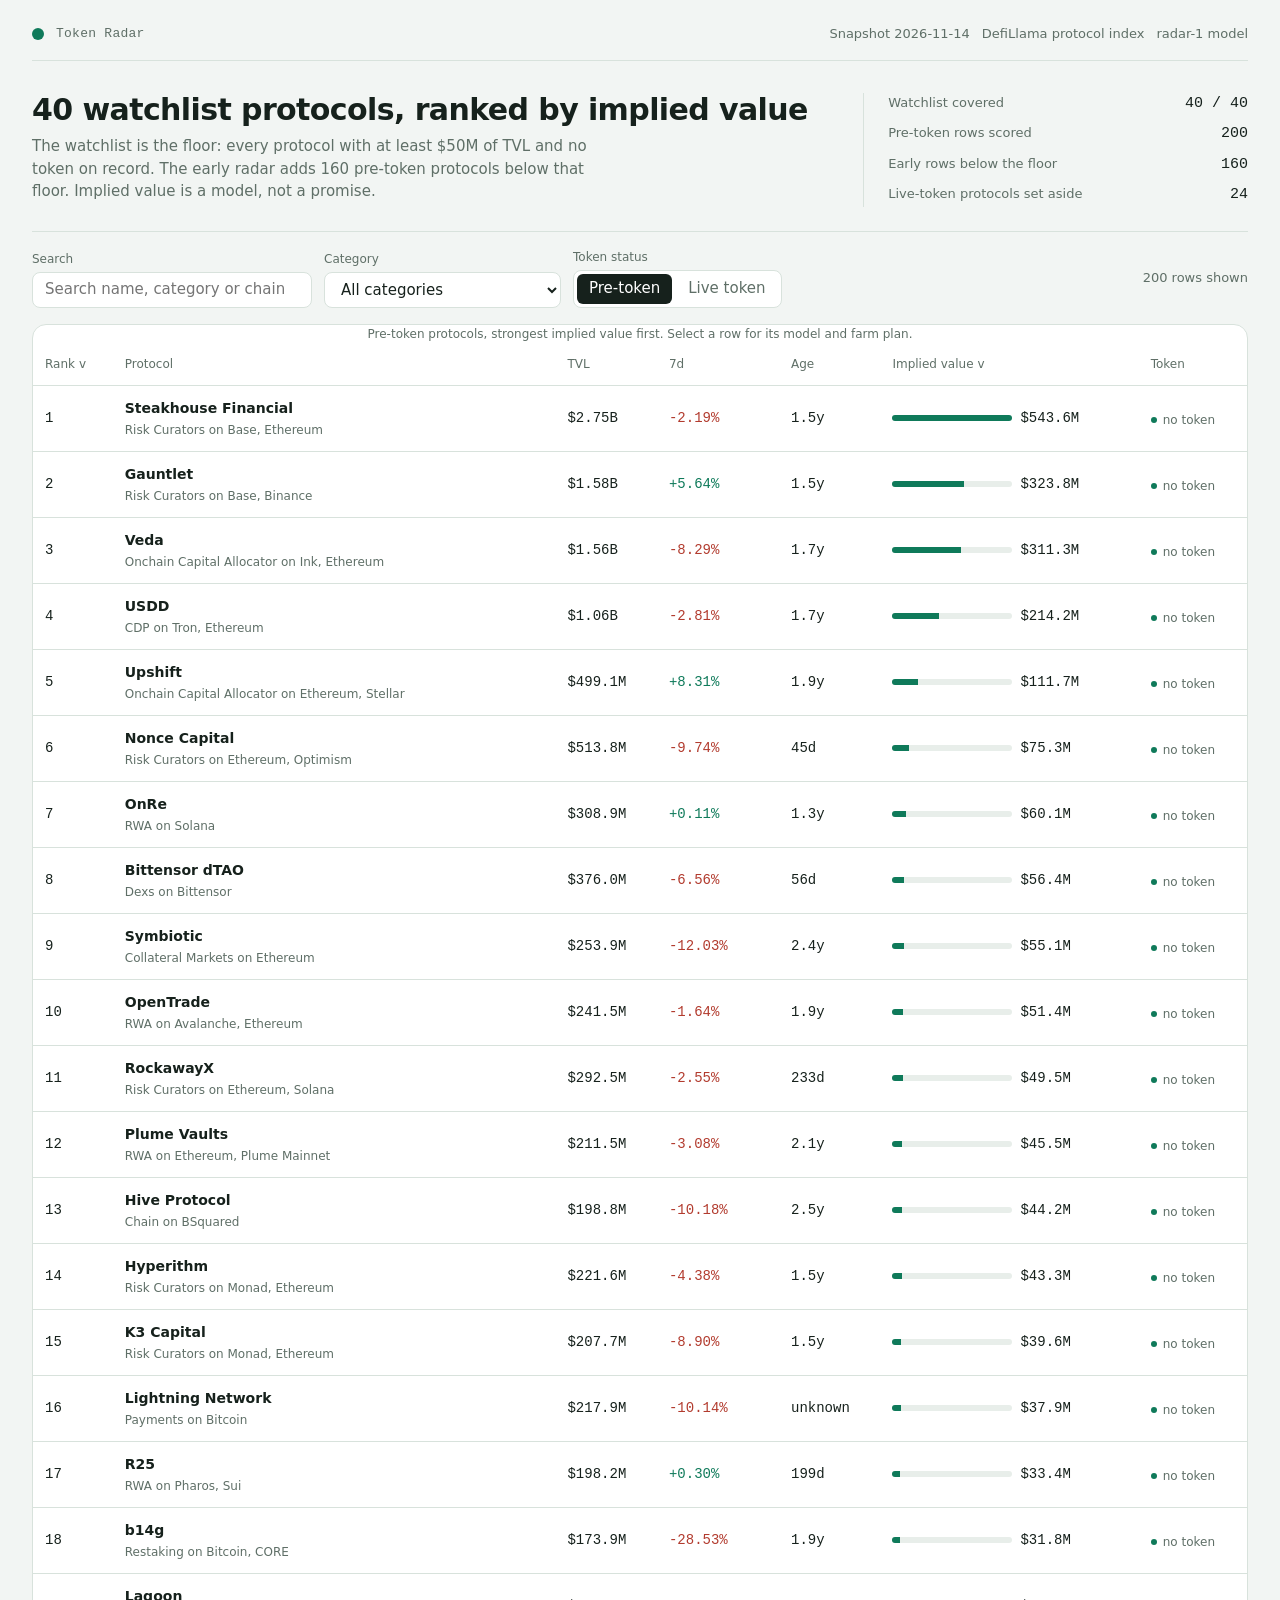
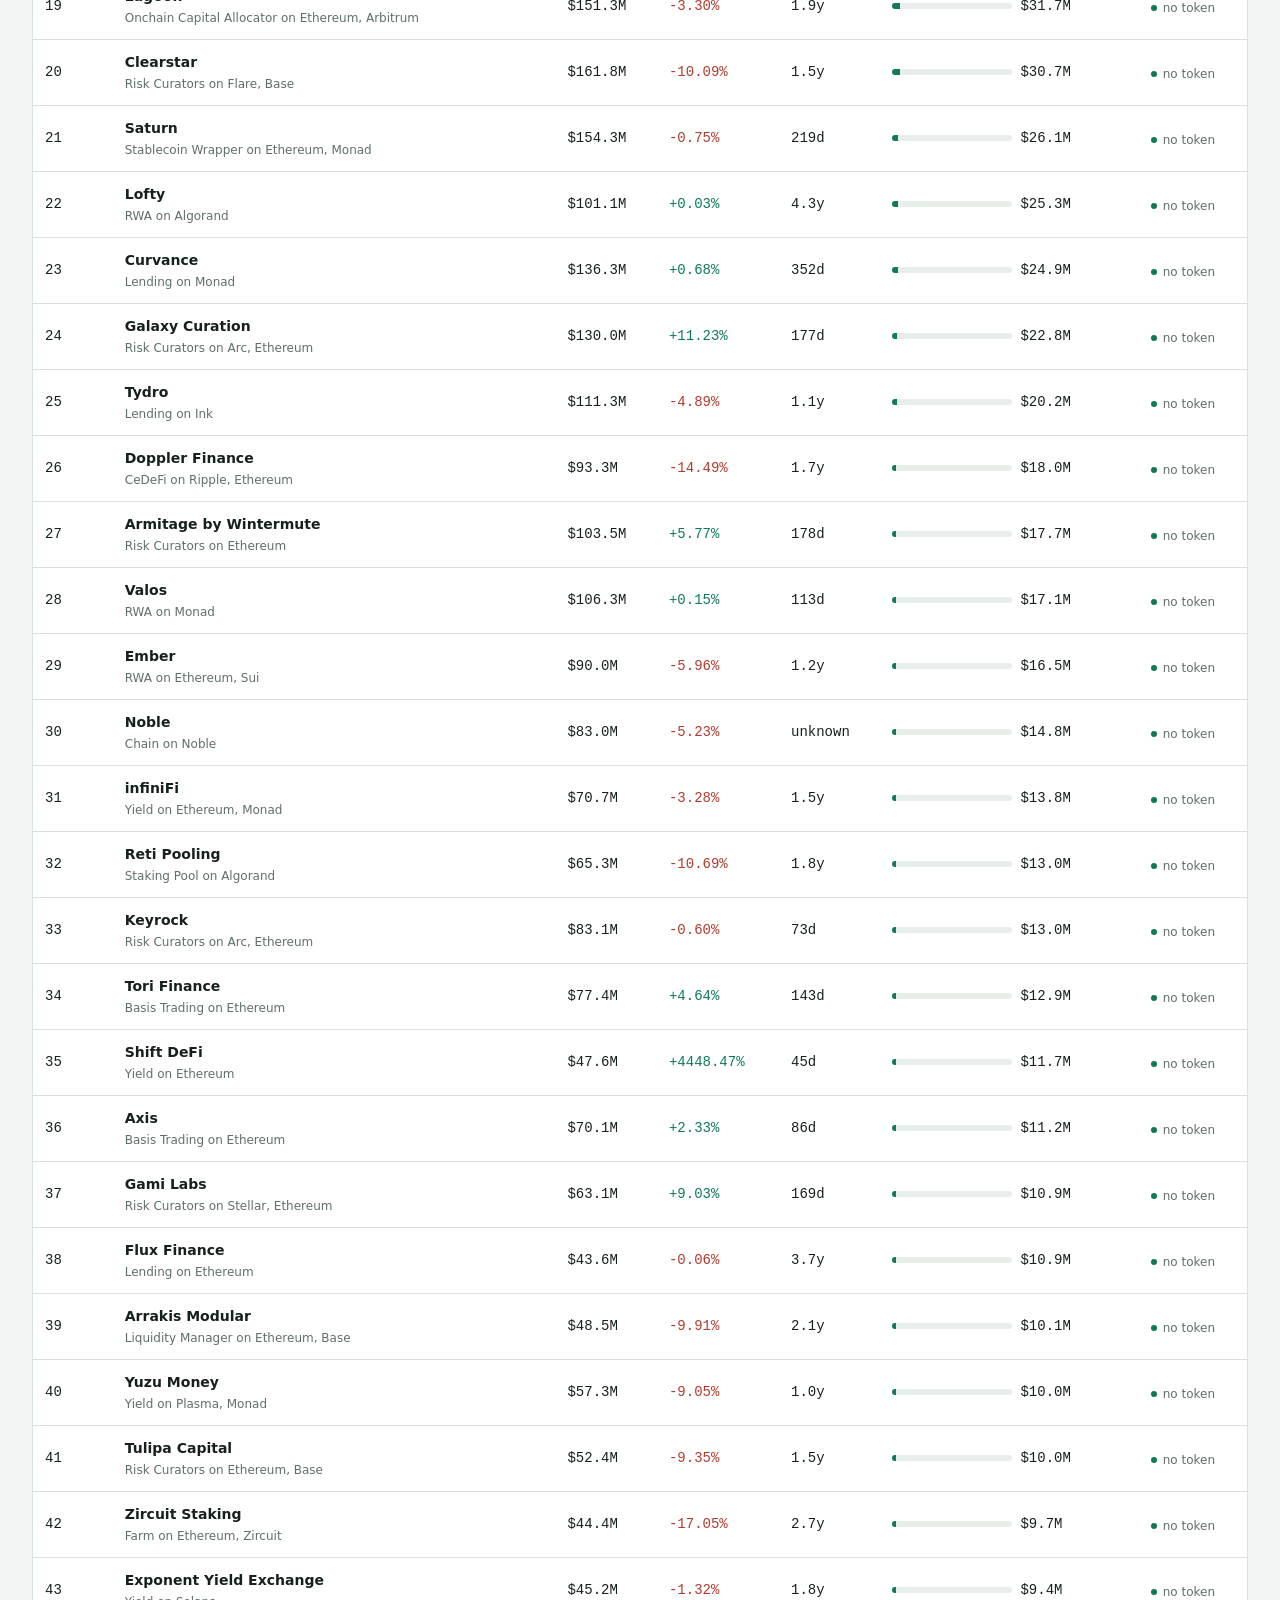
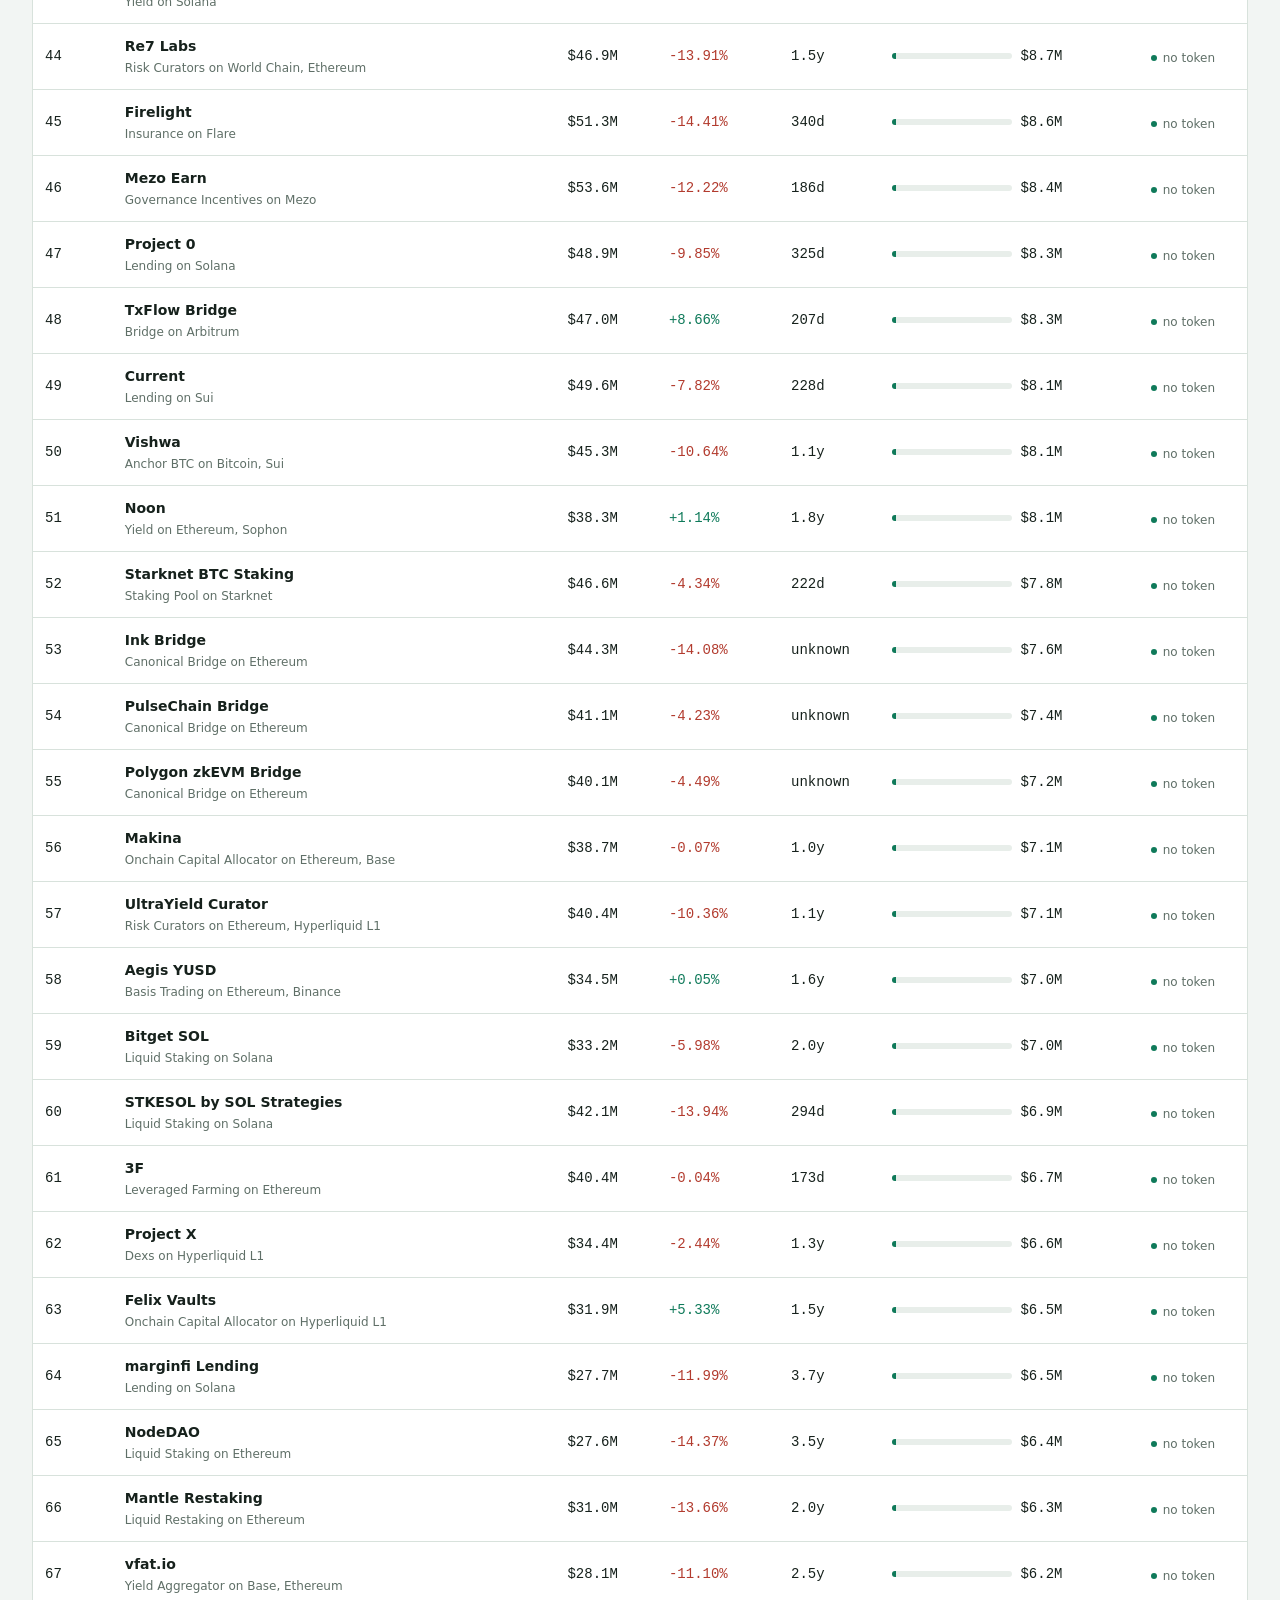
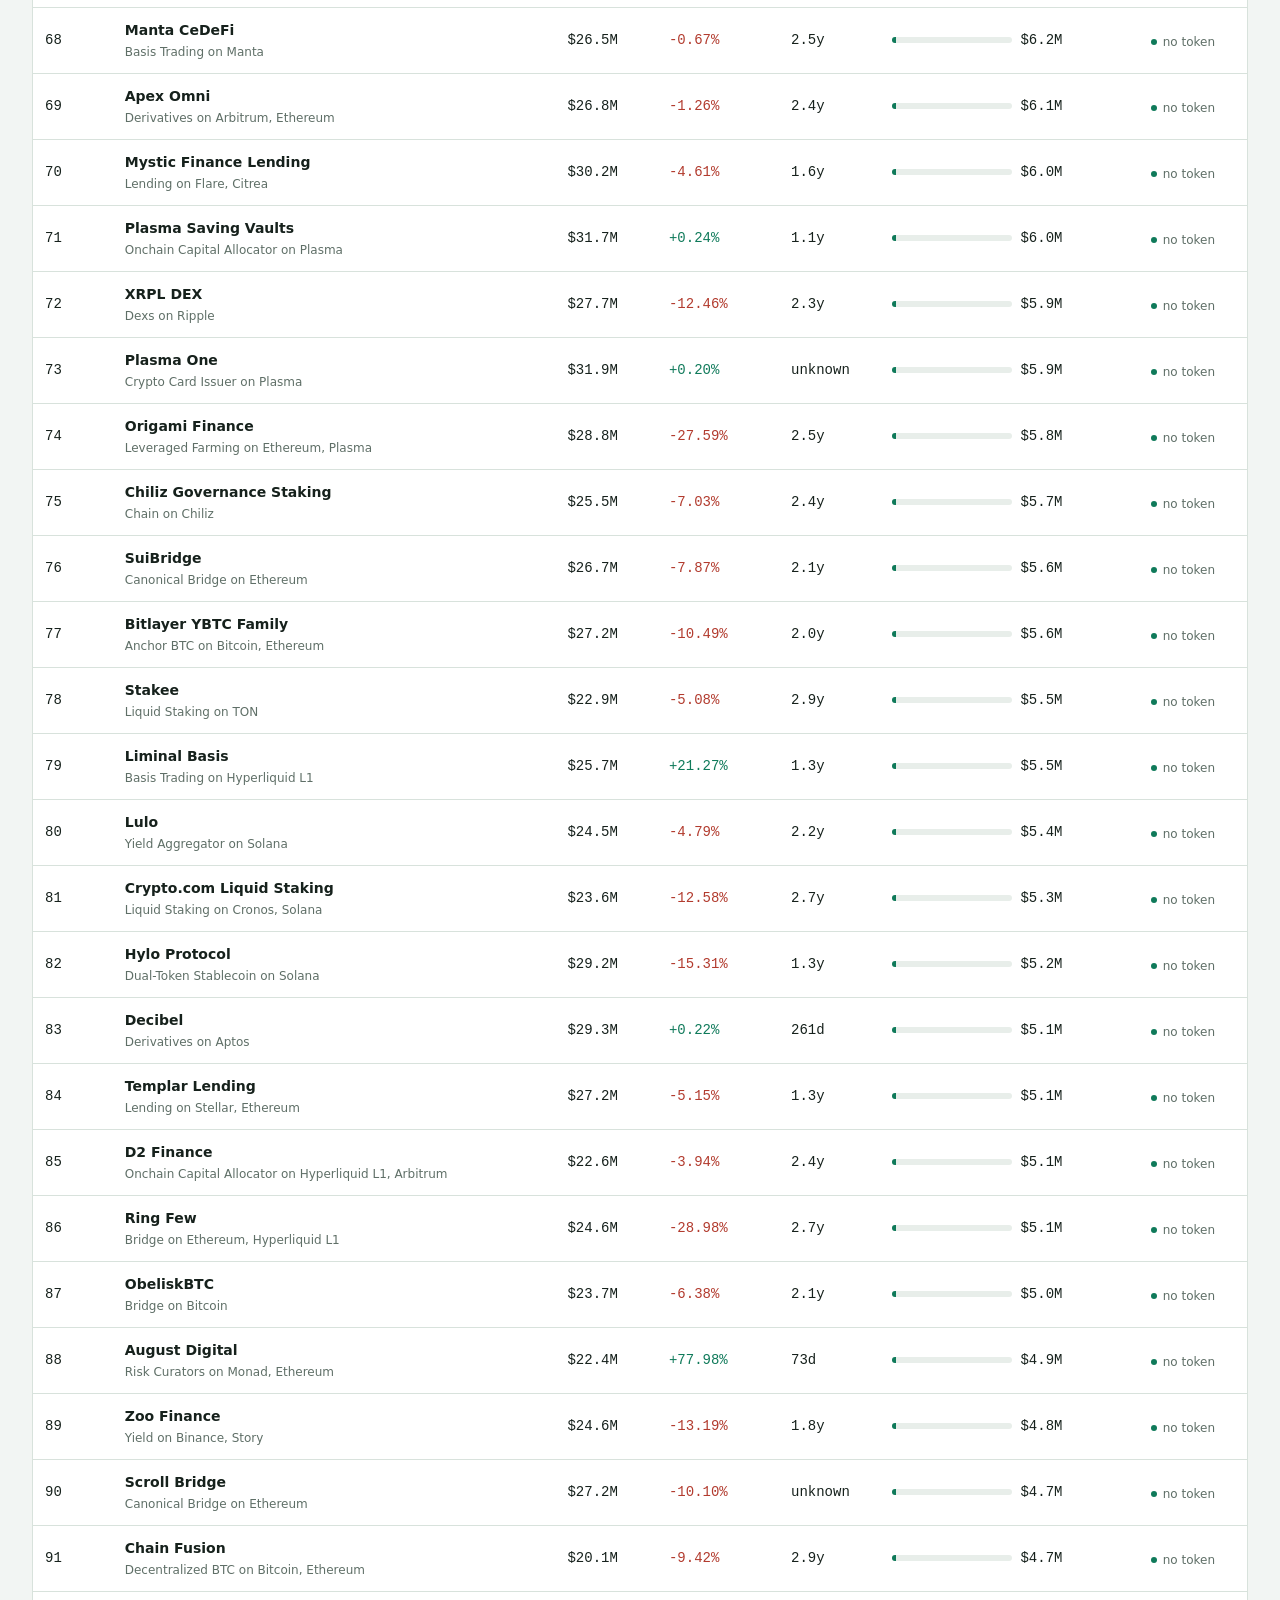
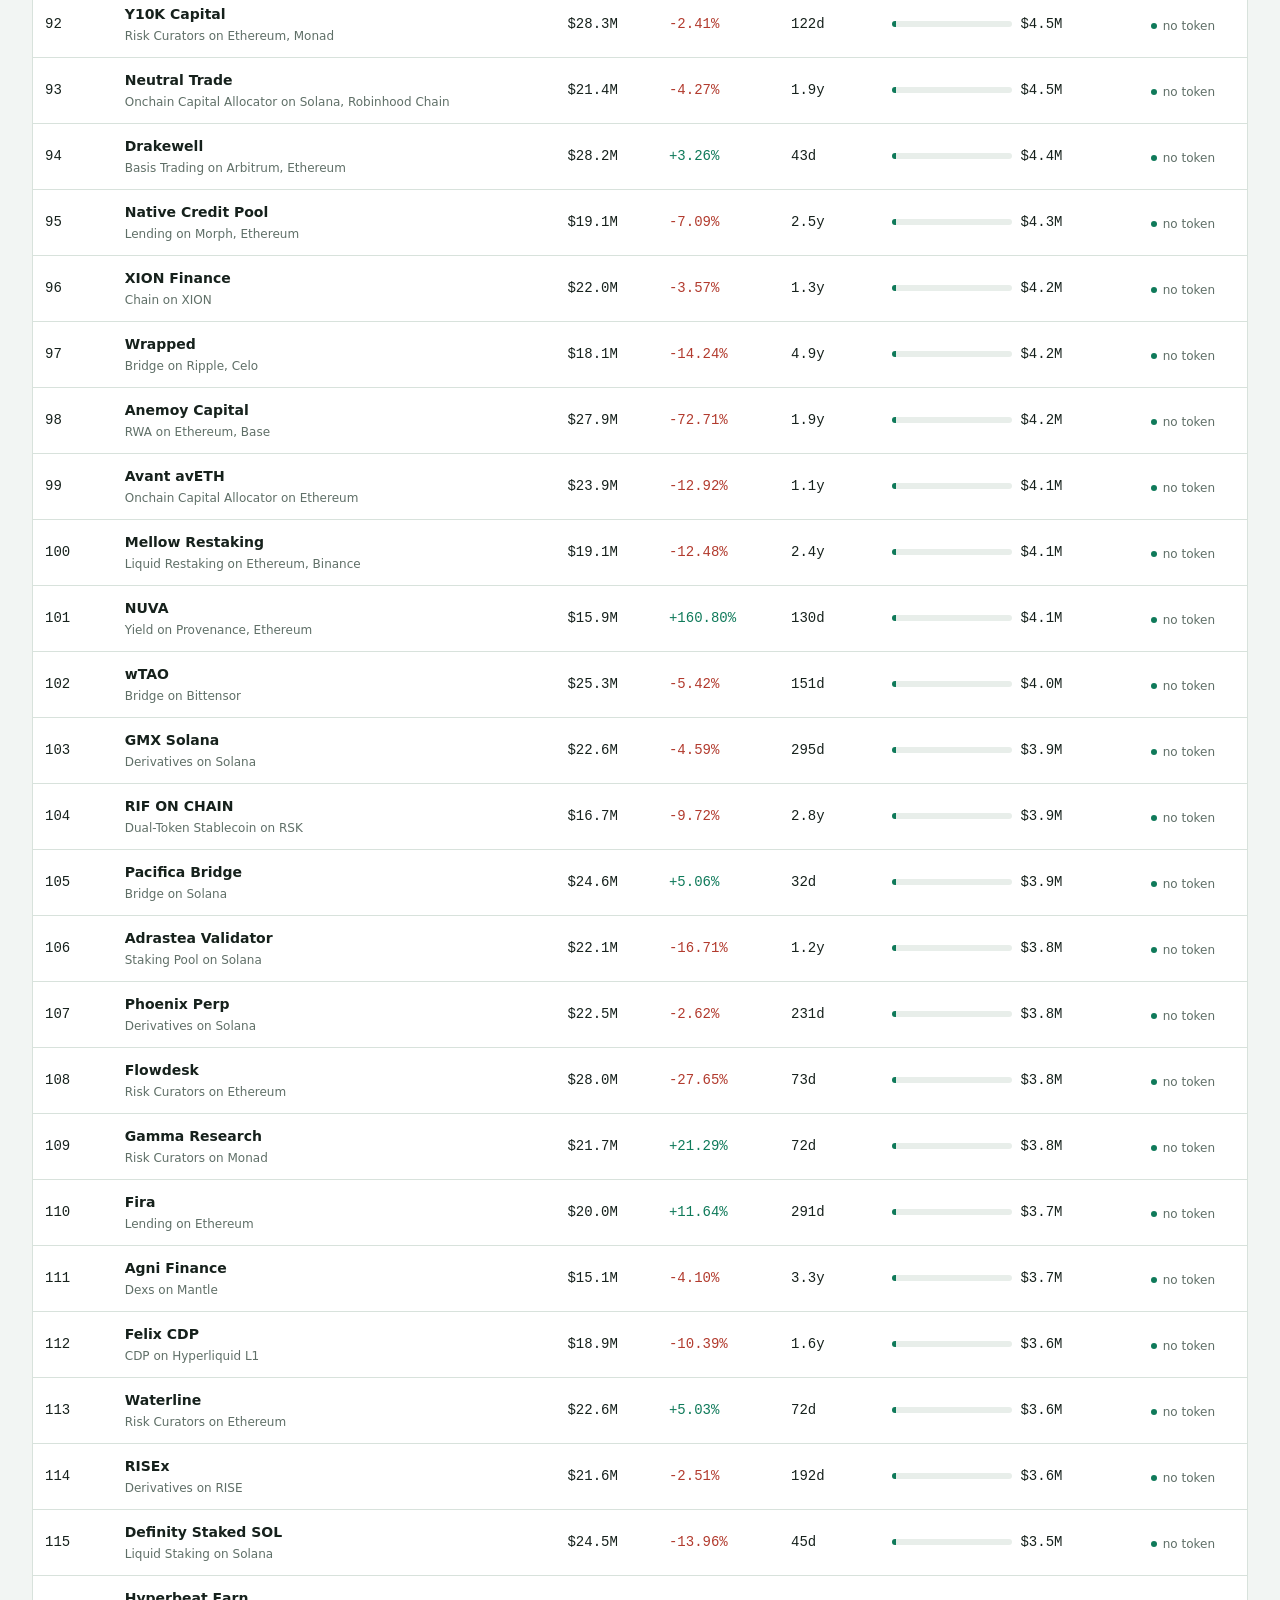
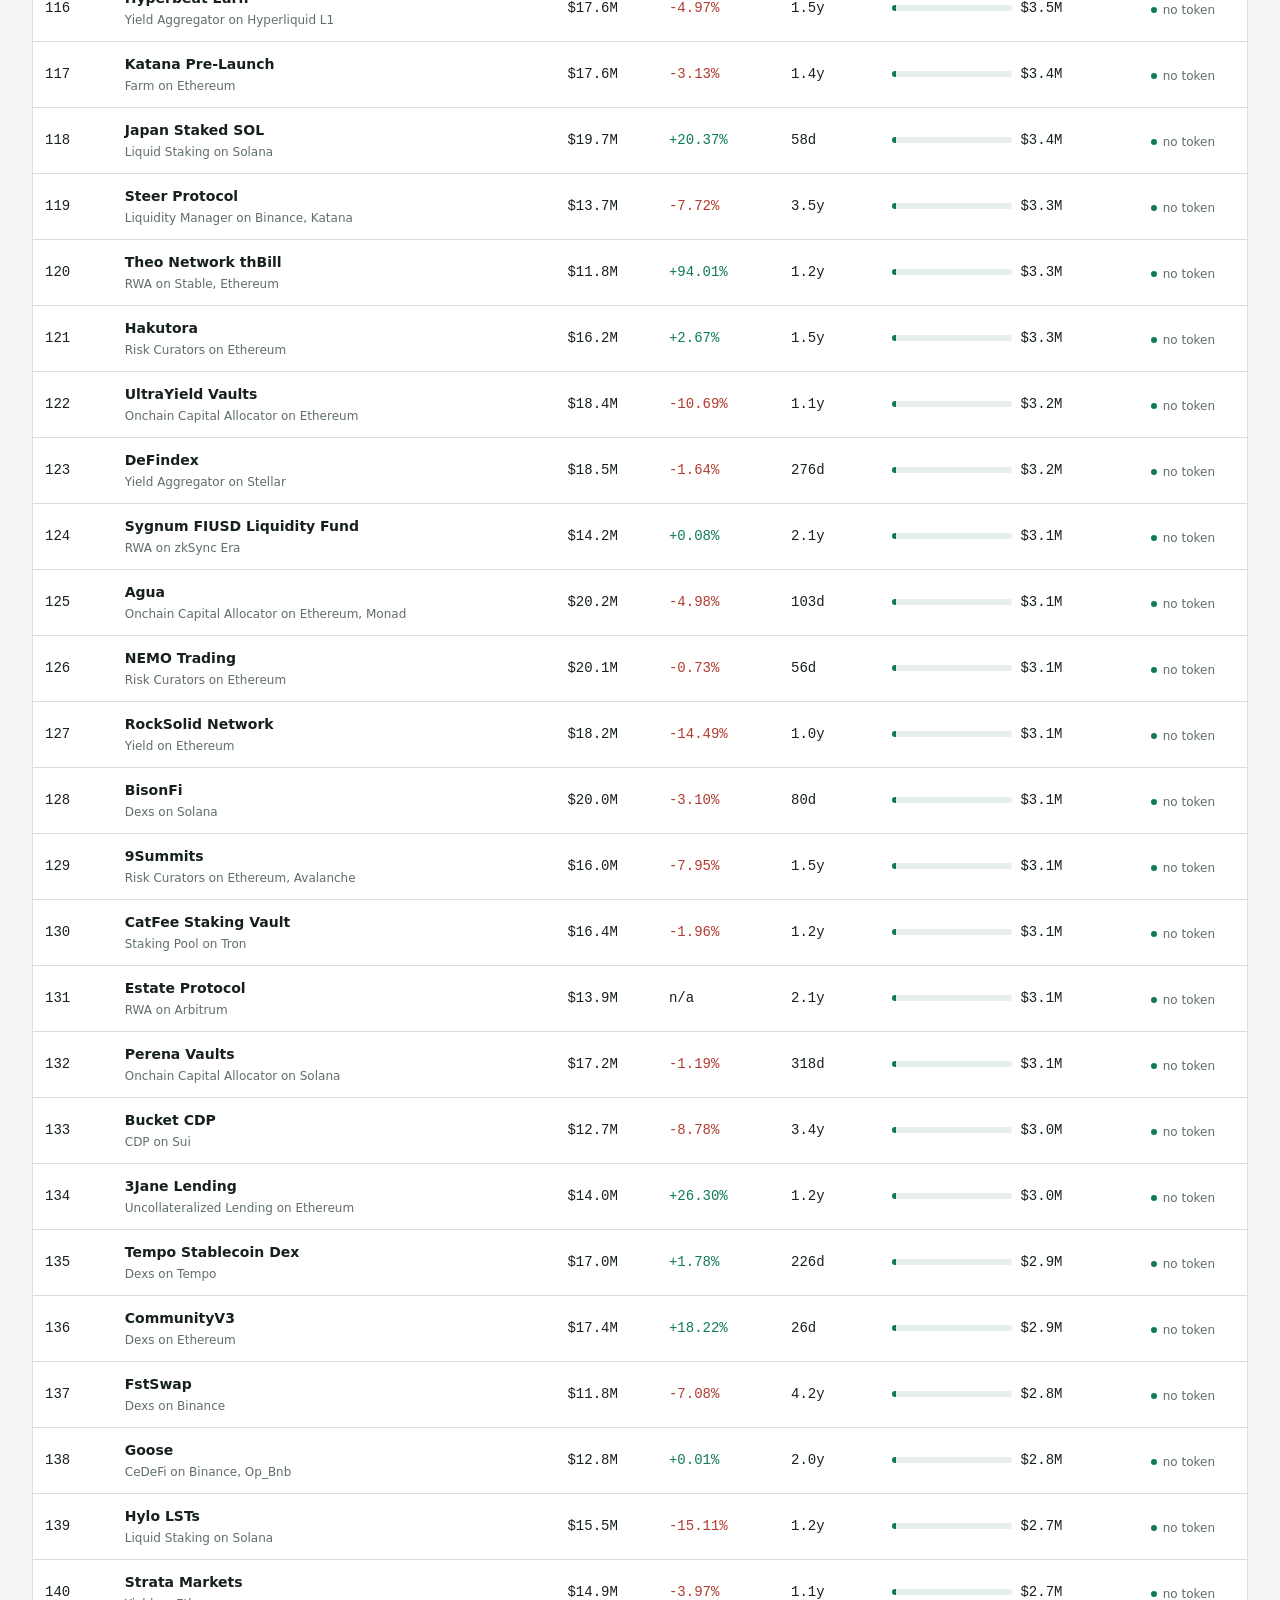
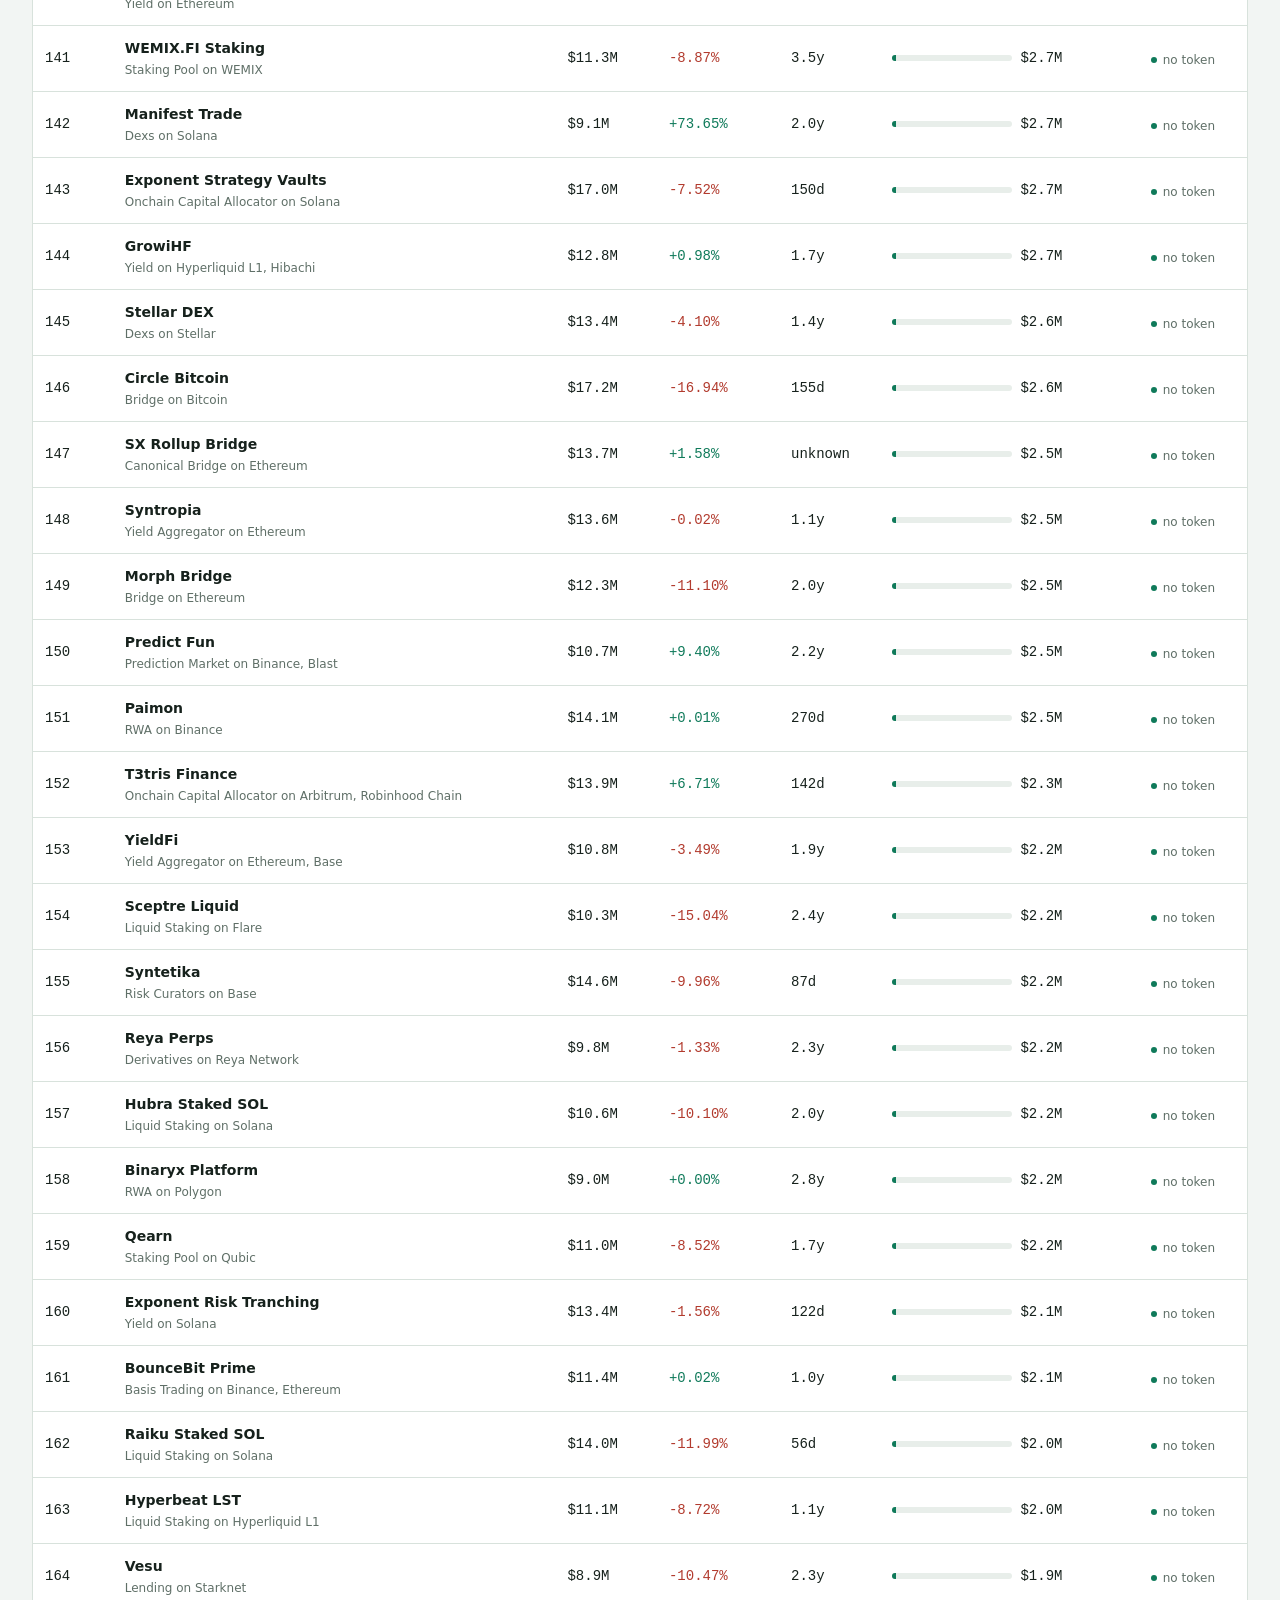
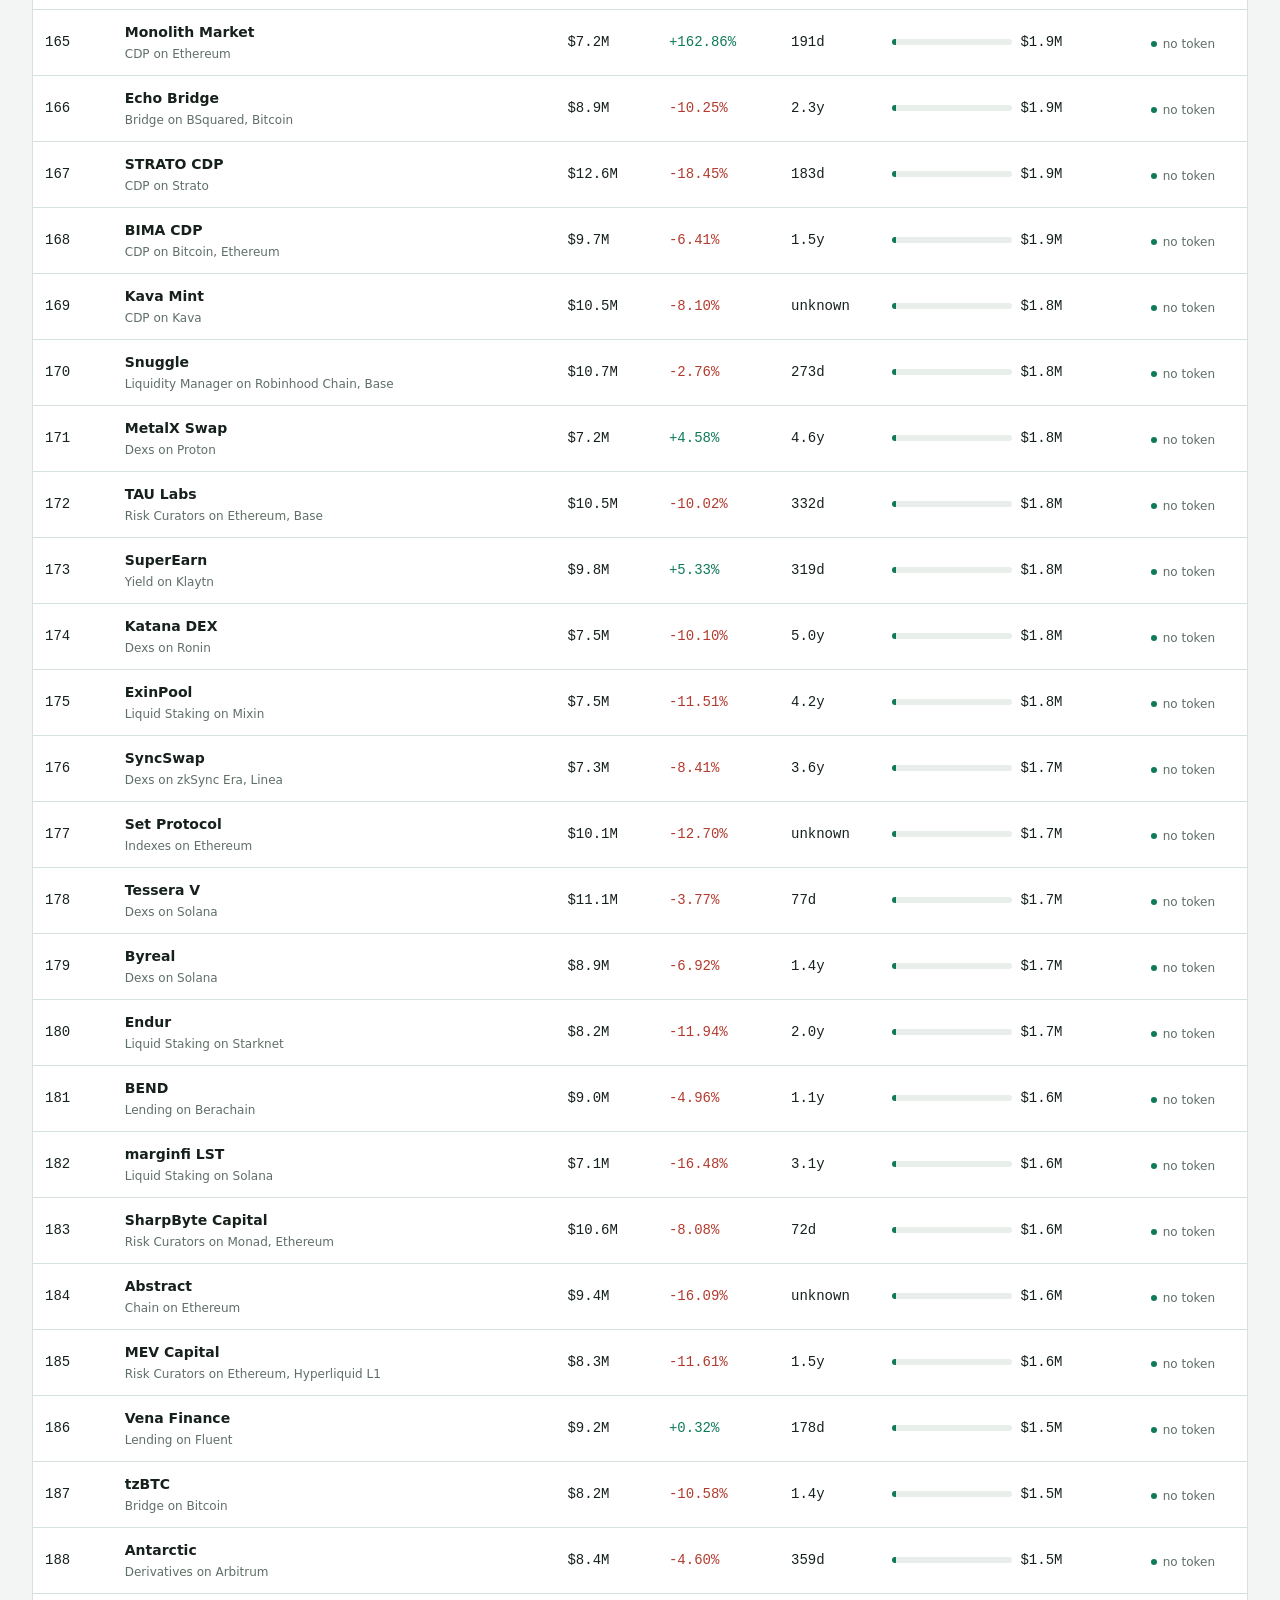
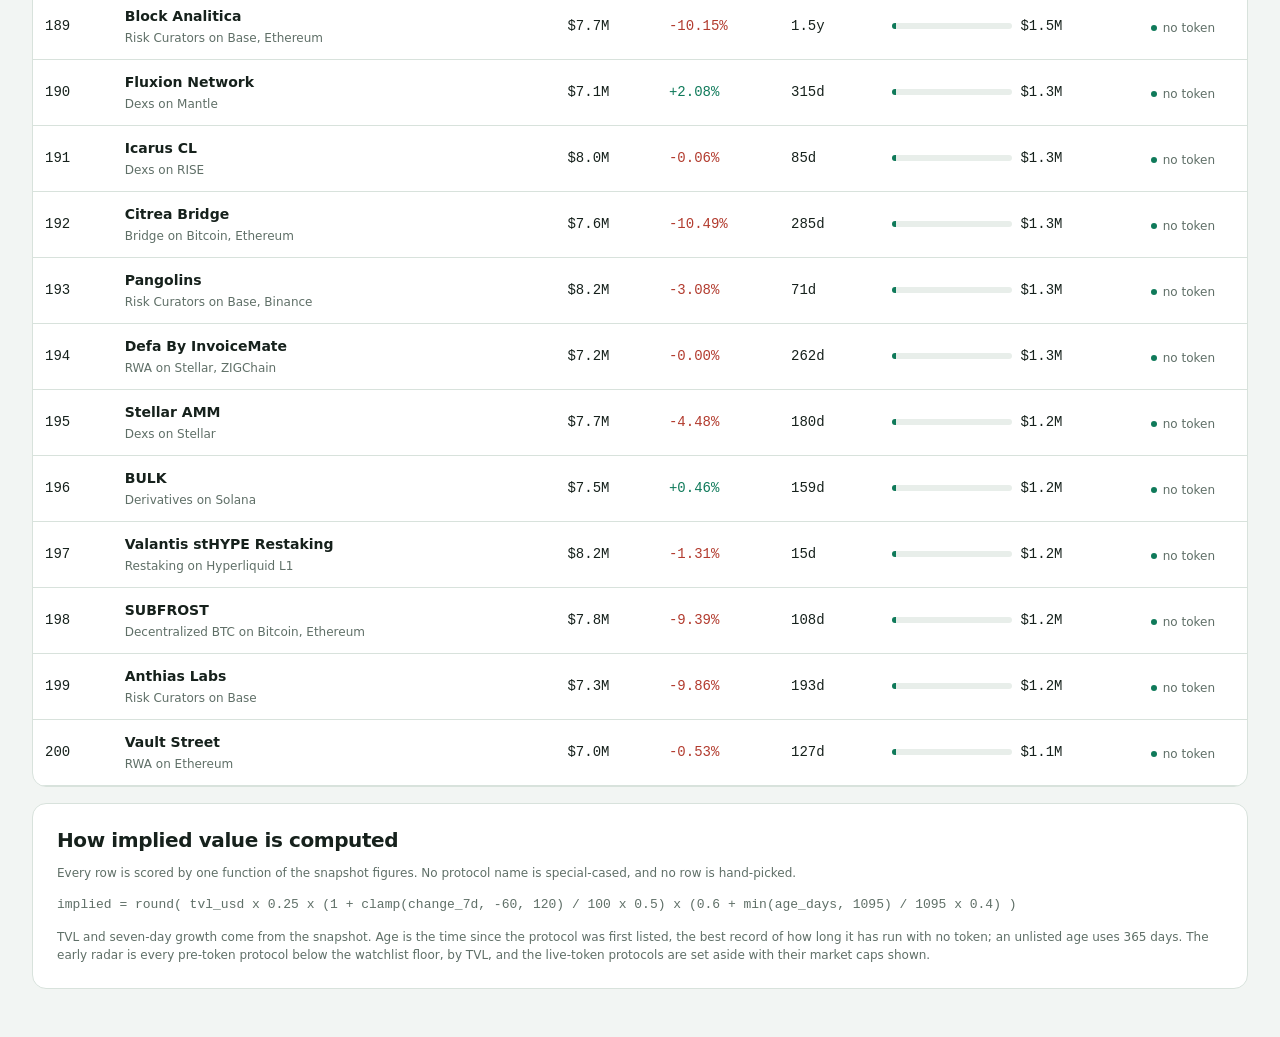
==== out/dashboard/index.html @ 7e515ff8 "Token radar: starter baseline, gate-lolos (200 baris, watchlist penuh)" ====
<!doctype html>
<html lang="en">
<head>
<meta charset="utf-8">
<meta name="viewport" content="width=device-width, initial-scale=1">
<title>Token Radar: pre-token protocols ranked by implied value</title>
<link rel="stylesheet" href="app.css">
</head>
<body>
<a class="skip" href="#board">Skip to the board</a>
<main id="board" tabindex="-1" aria-busy="true"></main>
<script src="../data.js"></script>
<script src="app.js"></script>
</body>
</html>
---- out/dashboard/app.css ----
/* Token Radar's plain theme. The five palette values, two radii and two families are the whole style;
   everything else is spacing, a hairline and a type step. */
:root {
  --canvas: #f2f5f3;
  --surface: #ffffff;
  --ink: #16211c;
  --muted: #5f6f67;
  --border: #d8e2dc;
  --accent: #0f7a5a;
  --negative: #b23b2e;
  --radius-control: 8px;
  --radius-panel: 14px;
  --font-body: system-ui, -apple-system, "Segoe UI", sans-serif;
  --font-num: ui-monospace, "SF Mono", Menlo, monospace;
  --step-1: 4px;
  --step-2: 8px;
  --step-3: 12px;
  --step-4: 16px;
  --step-5: 24px;
  --step-6: 32px;
  --step-7: 48px;
}

* { box-sizing: border-box; }
html { color-scheme: light; }
body {
  margin: 0;
  background: var(--canvas);
  color: var(--ink);
  font: 400 15px/1.5 var(--font-body);
  text-wrap: pretty;
}
h1, h2, h3 { margin: 0; letter-spacing: -0.02em; text-wrap: balance; }
h1 { font-size: 30px; line-height: 1.15; font-weight: 600; }
h2 { font-size: 20px; line-height: 1.2; font-weight: 600; }
h3 { font-size: 16px; line-height: 1.25; font-weight: 600; }
p { margin: 0; }
button, input, select { font: inherit; color: inherit; }
button { cursor: pointer; }
a { color: var(--accent); }
.skip {
  position: absolute; left: -9999px; top: 0; padding: var(--step-2) var(--step-4);
  background: var(--surface); border: 1px solid var(--border); z-index: 20;
}
.skip:focus { left: var(--step-4); top: var(--step-4); }
:focus-visible { outline: 2px solid var(--accent); outline-offset: 2px; }

.shell { max-width: 1320px; margin: 0 auto; padding: var(--step-5) var(--step-6) var(--step-7); }
.top {
  display: flex; align-items: flex-start; justify-content: space-between; gap: var(--step-5);
  padding-bottom: var(--step-4); border-bottom: 1px solid var(--border);
}
.brand { display: flex; align-items: center; gap: var(--step-3); }
.mark { width: 12px; height: 12px; border-radius: 50%; background: var(--accent); flex: none; }
.brand-name { font-family: var(--font-num); font-size: 13px; letter-spacing: 0.02em; color: var(--muted); }
.top-meta { display: flex; flex-wrap: wrap; gap: var(--step-3); justify-content: flex-end; color: var(--muted); font-size: 13px; }
.top-meta span { white-space: nowrap; }
.lede { display: grid; grid-template-columns: minmax(0, 1.35fr) minmax(280px, 0.65fr); gap: var(--step-6); padding: var(--step-6) 0 var(--step-5); }
.lede p { color: var(--muted); max-width: 62ch; margin-top: var(--step-2); }
.facts { display: grid; gap: var(--step-2); align-content: start; border-left: 1px solid var(--border); padding-left: var(--step-5); }
.fact { display: flex; align-items: baseline; justify-content: space-between; gap: var(--step-3); }
.fact b { font-family: var(--font-num); font-size: 15px; font-weight: 500; }
.fact span { color: var(--muted); font-size: 13px; }

.controls { display: flex; flex-wrap: wrap; align-items: end; gap: var(--step-3); padding: var(--step-4) 0; border-top: 1px solid var(--border); }
.field { display: grid; gap: var(--step-1); }
.field label { color: var(--muted); font-size: 12px; }
.field input, .field select {
  min-height: 36px; padding: 0 var(--step-3); border: 1px solid var(--border); border-radius: var(--radius-control);
  background: var(--surface); min-width: 180px;
}
.field input { min-width: 280px; }
.tabs { display: flex; gap: var(--step-1); padding: 3px; border: 1px solid var(--border); border-radius: var(--radius-control); background: var(--surface); }
.tabs button { min-height: 30px; padding: 0 var(--step-3); border: 0; border-radius: 6px; background: transparent; color: var(--muted); }
.tabs button[aria-pressed="true"] { background: var(--ink); color: var(--surface); }
.count { margin-left: auto; color: var(--muted); font-size: 13px; align-self: center; }

.panel { background: var(--surface); border: 1px solid var(--border); border-radius: var(--radius-panel); overflow: hidden; }
.table-wrap { overflow-x: auto; }
table { width: 100%; border-collapse: collapse; font-size: 14px; }
th, td { padding: var(--step-3) var(--step-3); border-bottom: 1px solid var(--border); text-align: left; vertical-align: middle; }
th { color: var(--muted); font-size: 12px; font-weight: 500; white-space: nowrap; }
th button { display: inline-flex; align-items: center; gap: var(--step-1); border: 0; background: none; padding: 0; color: inherit; font: inherit; }
th button:hover { color: var(--ink); }
tbody tr { cursor: pointer; }
tbody tr:hover { background: var(--surface); }
tbody tr[data-selected="true"] { background: color-mix(in srgb, var(--accent) 8%, var(--surface)); }
.num { font-family: var(--font-num); font-variant-numeric: tabular-nums; white-space: nowrap; }
.name { display: grid; gap: 2px; }
.name b { font-weight: 600; }
.sub { color: var(--muted); font-size: 12px; }
.pos { color: var(--accent); }
.neg { color: var(--negative); }
.bar { width: 120px; height: 6px; border-radius: 3px; background: color-mix(in srgb, var(--border) 60%, var(--surface)); overflow: hidden; }
.bar i { display: block; height: 100%; background: var(--accent); }
.implied { display: flex; align-items: center; gap: var(--step-2); }
.status { display: inline-flex; align-items: center; gap: 6px; color: var(--muted); font-size: 12px; white-space: nowrap; }
.status::before { content: ""; width: 6px; height: 6px; border-radius: 50%; background: var(--accent); }

.model { margin-top: var(--step-4); padding: var(--step-5); display: grid; gap: var(--step-3); }
.formula { font-family: var(--font-num); font-size: 13px; line-height: 1.7; color: var(--muted); overflow-wrap: anywhere; }
.empty { padding: var(--step-7) var(--step-5); text-align: center; display: grid; gap: var(--step-3); justify-items: center; }
.empty p { color: var(--muted); }
.button { min-height: 36px; padding: 0 var(--step-4); border: 1px solid var(--border); border-radius: var(--radius-control); background: var(--surface); }
.button.primary { background: var(--accent); border-color: var(--accent); color: var(--surface); }

.detail {
  position: fixed; top: 0; right: 0; bottom: 0; width: min(520px, 92vw); z-index: 10;
  background: var(--surface); border-left: 1px solid var(--border); padding: var(--step-5);
  overflow-y: auto; transform: translateX(0); transition: transform 200ms cubic-bezier(0, 0, 0.2, 1);
}
.detail[hidden] { display: none; }
.detail { margin: 0 0 0 auto; max-height: 100%; }
.detail::backdrop { background: rgba(22, 33, 28, 0.28); }
.detail-head { display: flex; align-items: start; justify-content: space-between; gap: var(--step-4); }
.detail-head > div { min-width: 0; }
.detail-head .sub { overflow-wrap: anywhere; }
.close { flex: none; min-width: 32px; min-height: 32px; padding: 0 var(--step-2); white-space: nowrap; border: 1px solid var(--border); border-radius: var(--radius-control); background: var(--surface); }
.detail h2 { margin-top: var(--step-1); }
.detail .sub { margin-top: var(--step-1); }
.detail-section { margin-top: var(--step-5); padding-top: var(--step-4); border-top: 1px solid var(--border); }
.detail-section h3 { margin-bottom: var(--step-2); }
.equation { display: grid; gap: var(--step-2); font-family: var(--font-num); font-size: 13px; }
.equation div { display: flex; justify-content: space-between; gap: var(--step-3); }
.equation span { color: var(--muted); }
.steps { margin: 0; padding-left: var(--step-5); display: grid; gap: var(--step-3); }
.steps li { padding-left: var(--step-1); }
.steps b { display: block; font-weight: 500; }
.cost { color: var(--muted); font-size: 12px; font-family: var(--font-num); }

@media (max-width: 900px) {
  .shell { padding: var(--step-4); }
  .lede { grid-template-columns: 1fr; gap: var(--step-4); }
  .facts { border-left: 0; border-top: 1px solid var(--border); padding-left: 0; padding-top: var(--step-4); }
  .field input { min-width: 0; width: 100%; }
}
@media (prefers-reduced-motion: reduce) {
  *, *::before, *::after { transition-duration: 0.01ms !important; animation-duration: 0.01ms !important; animation-iteration-count: 1 !important; }
}
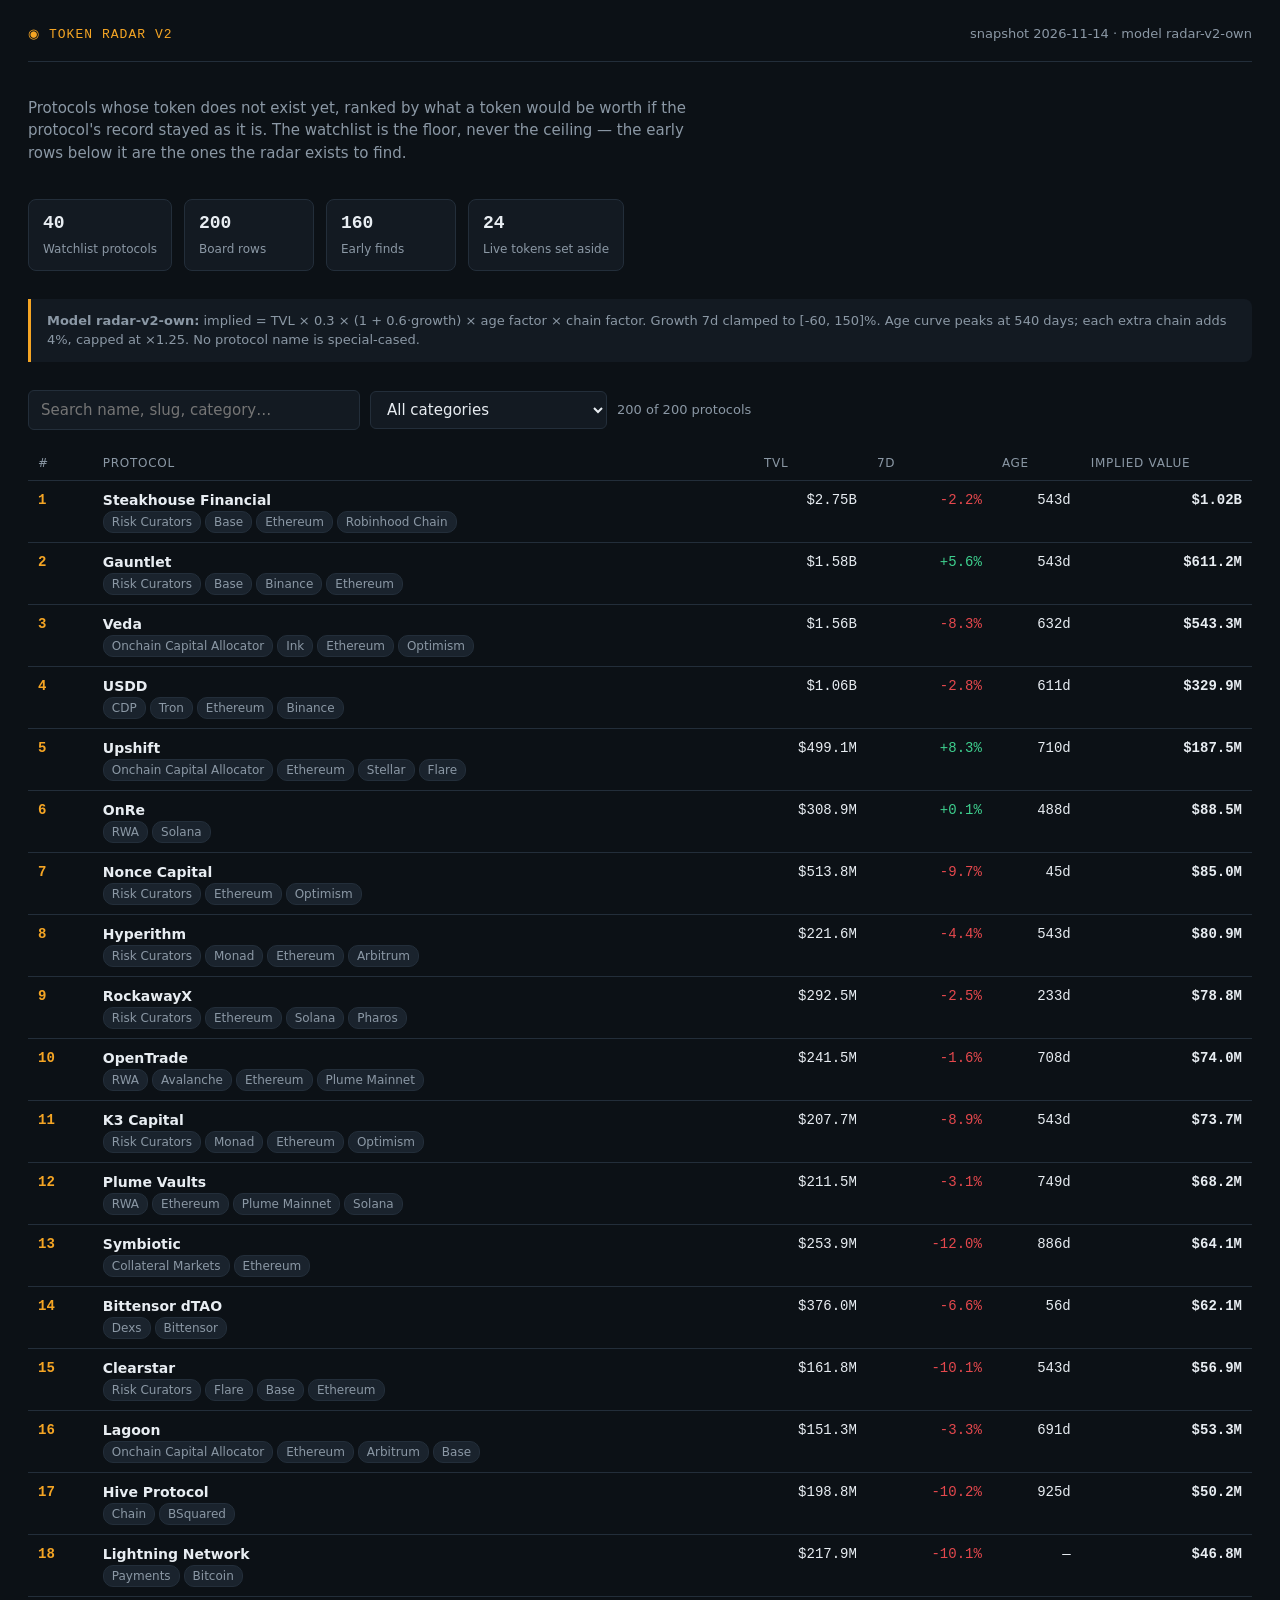
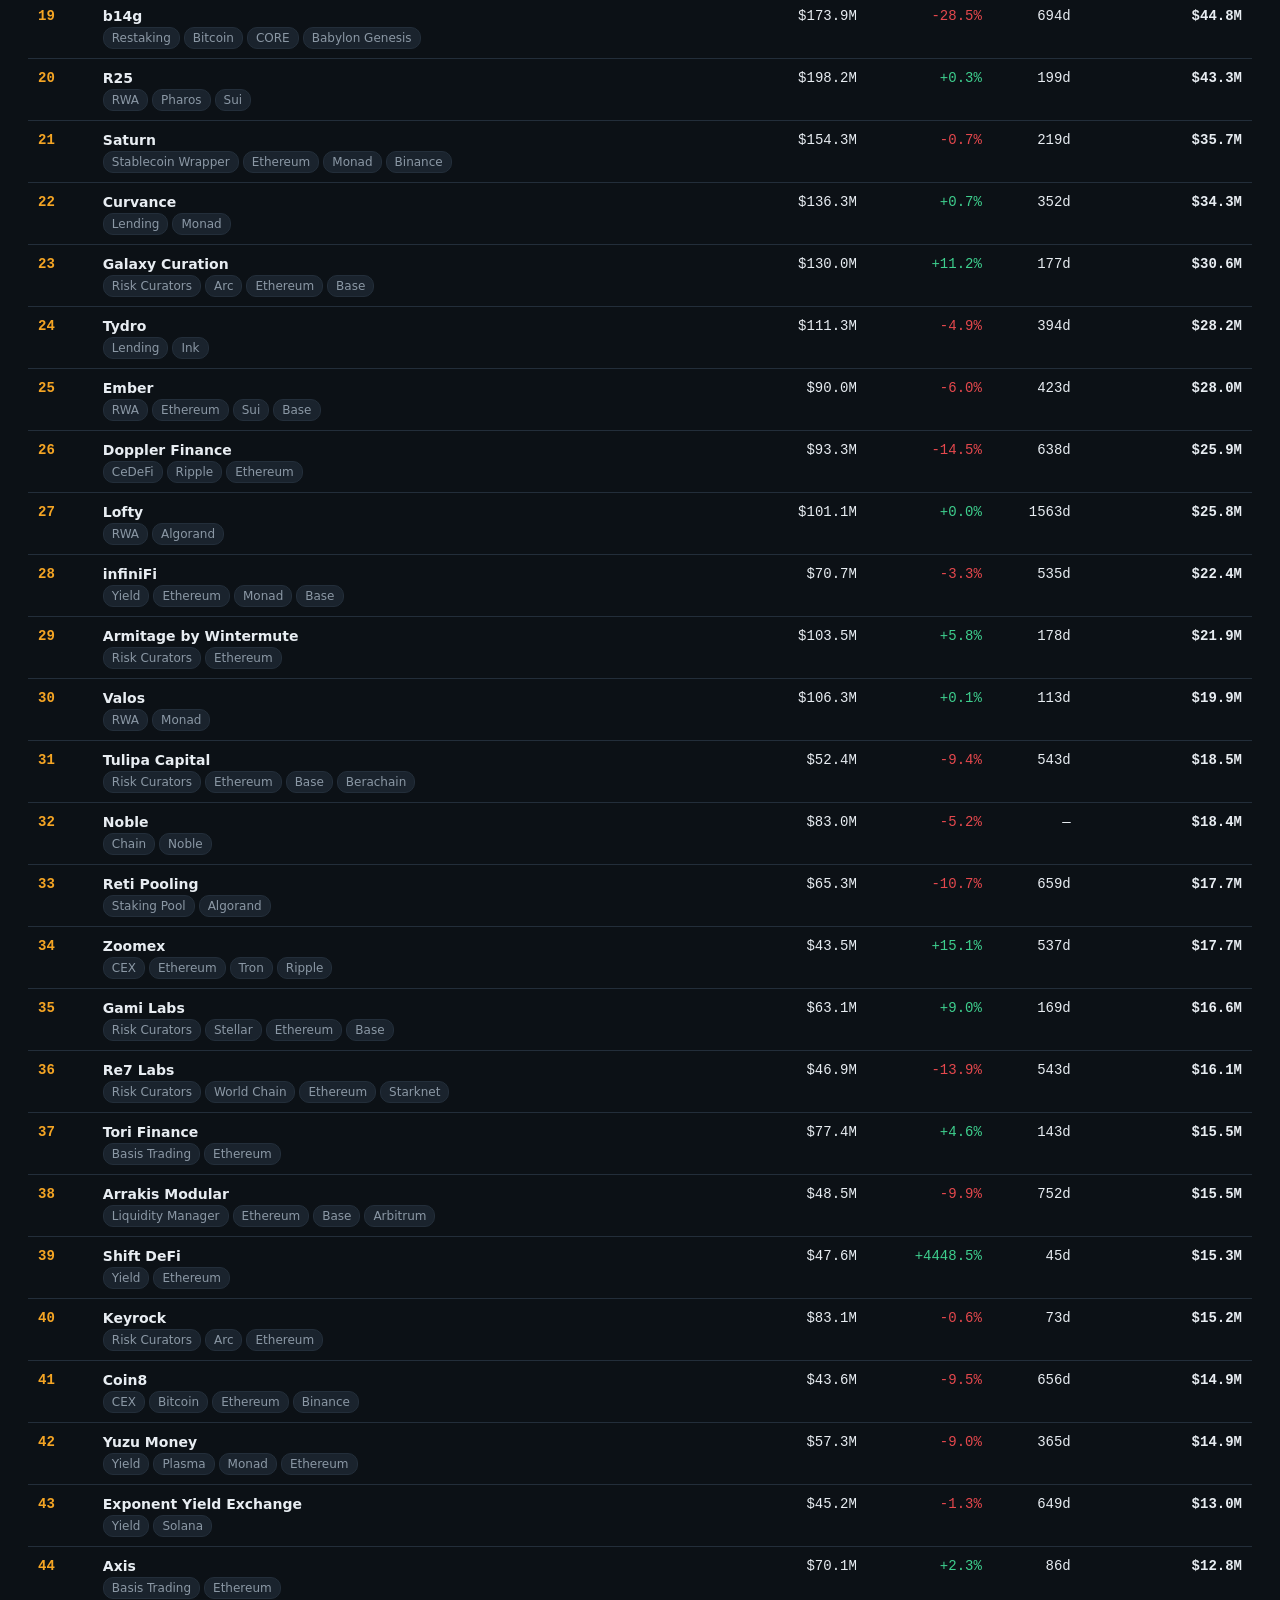
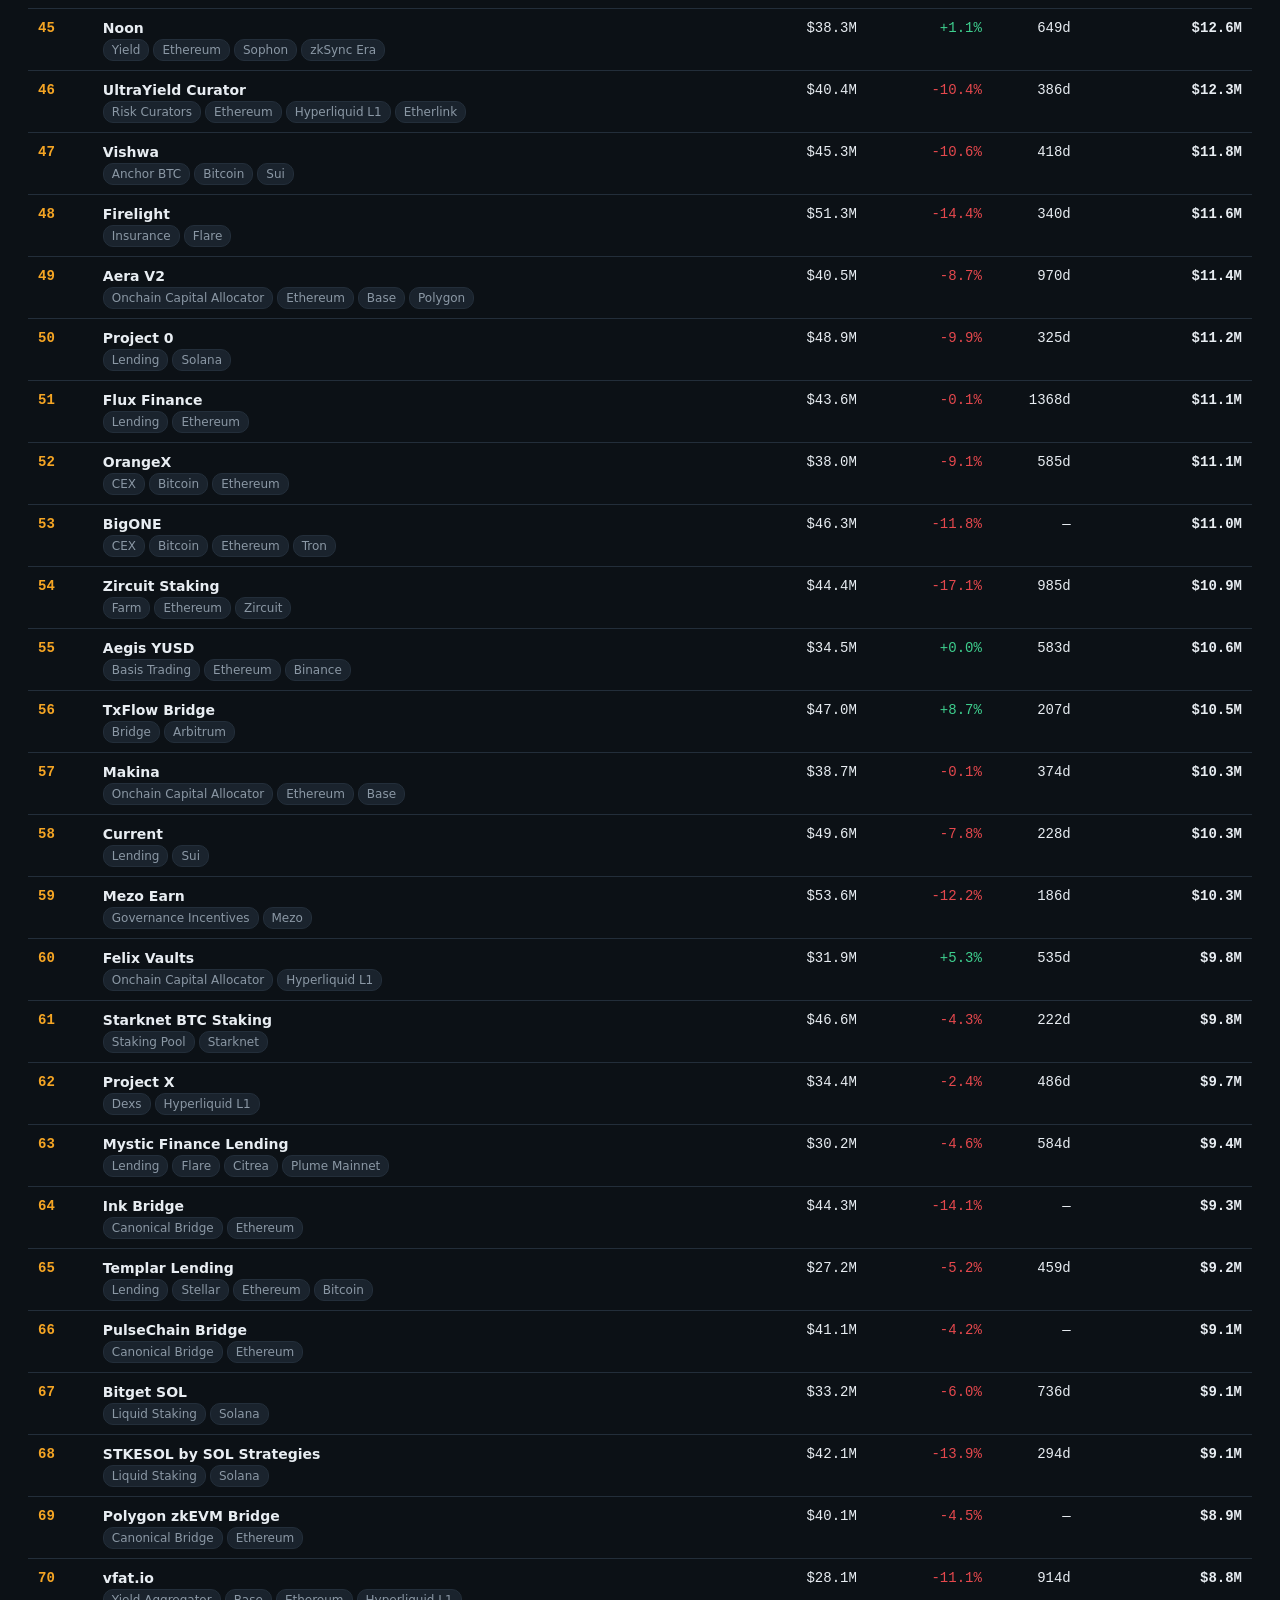
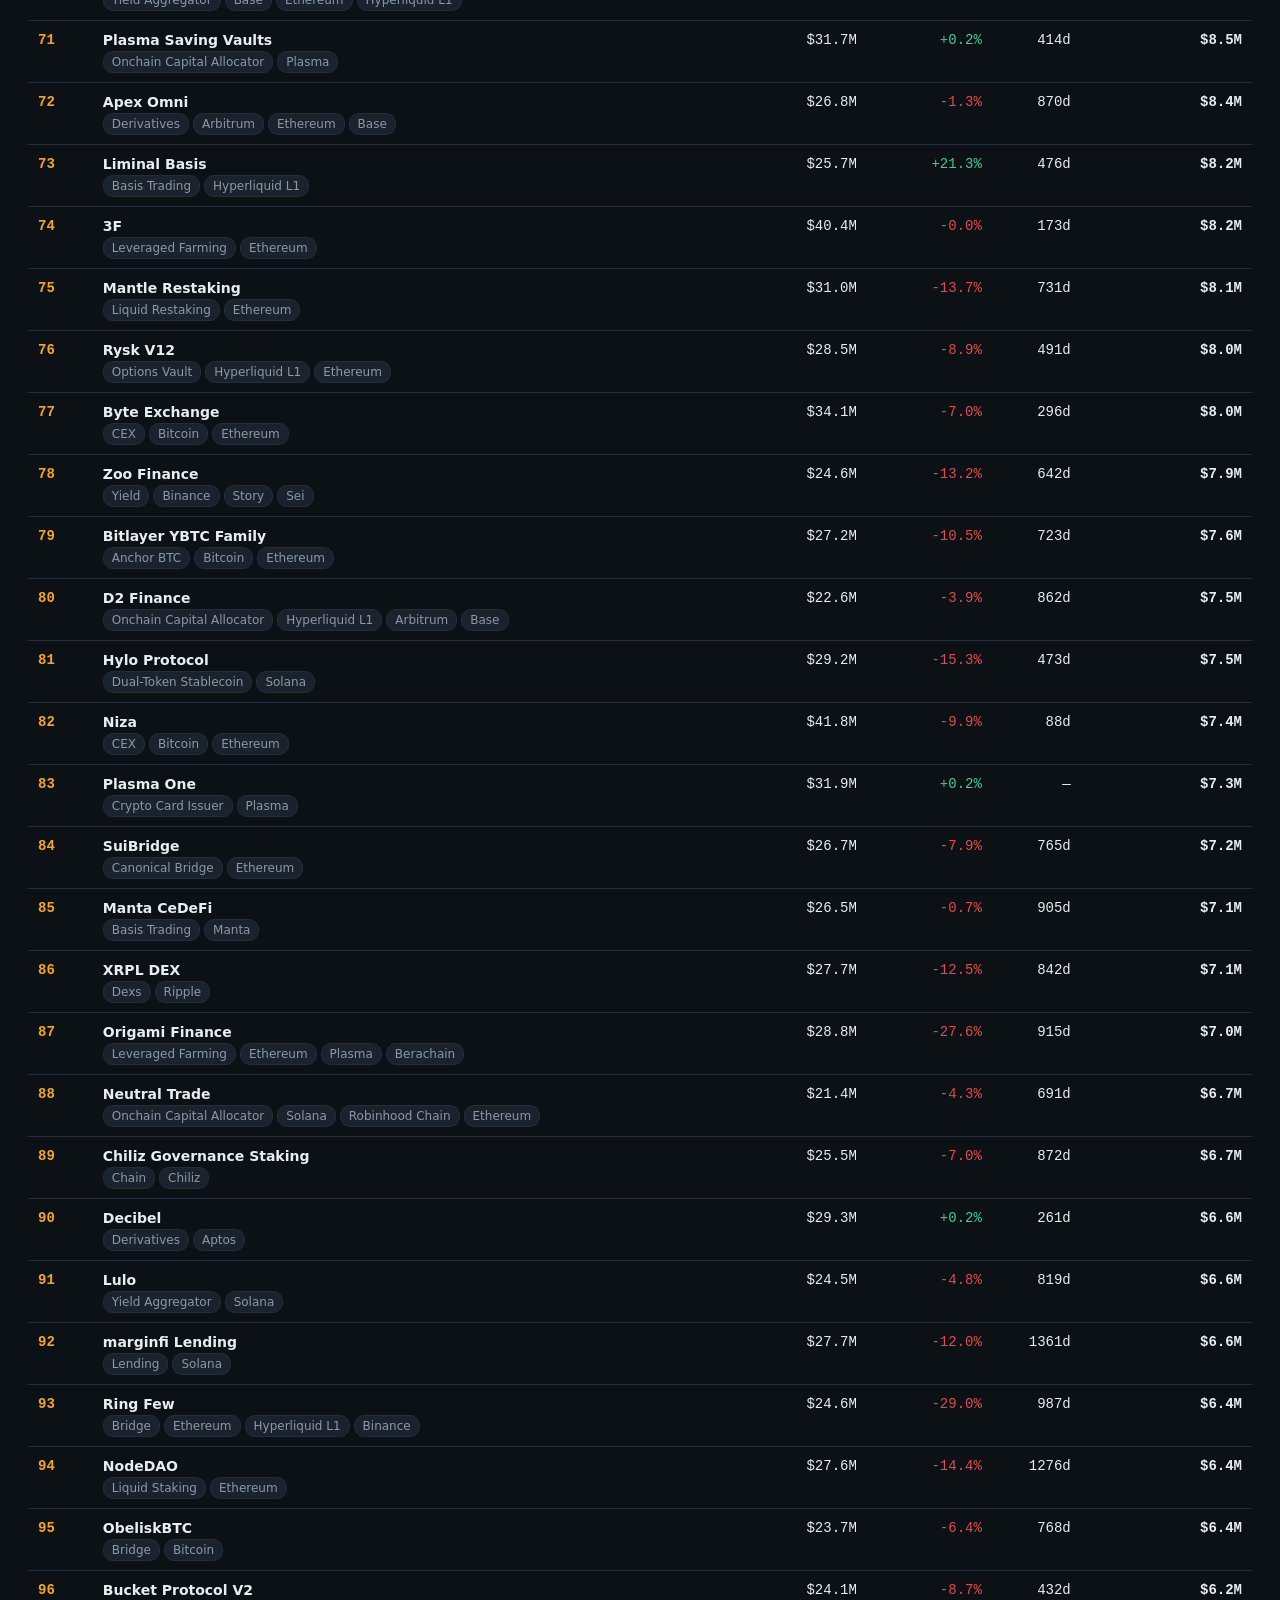
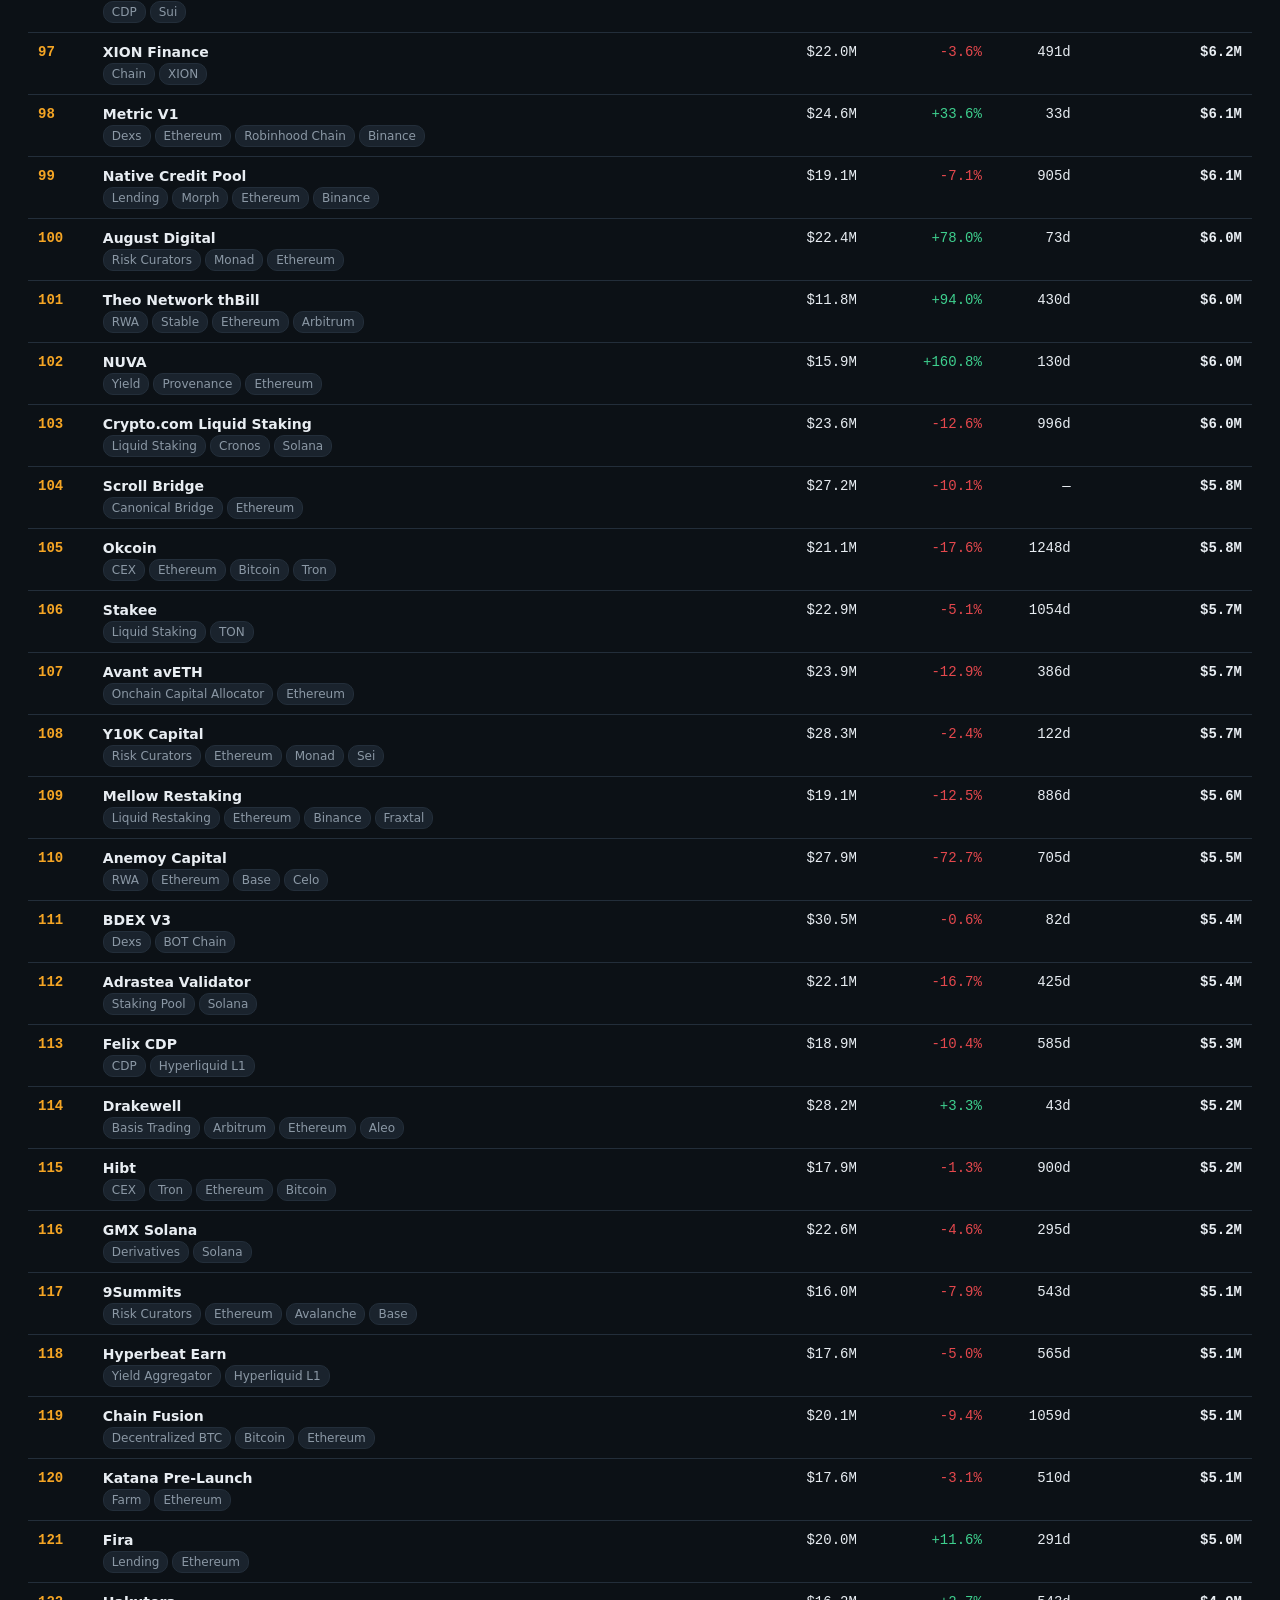
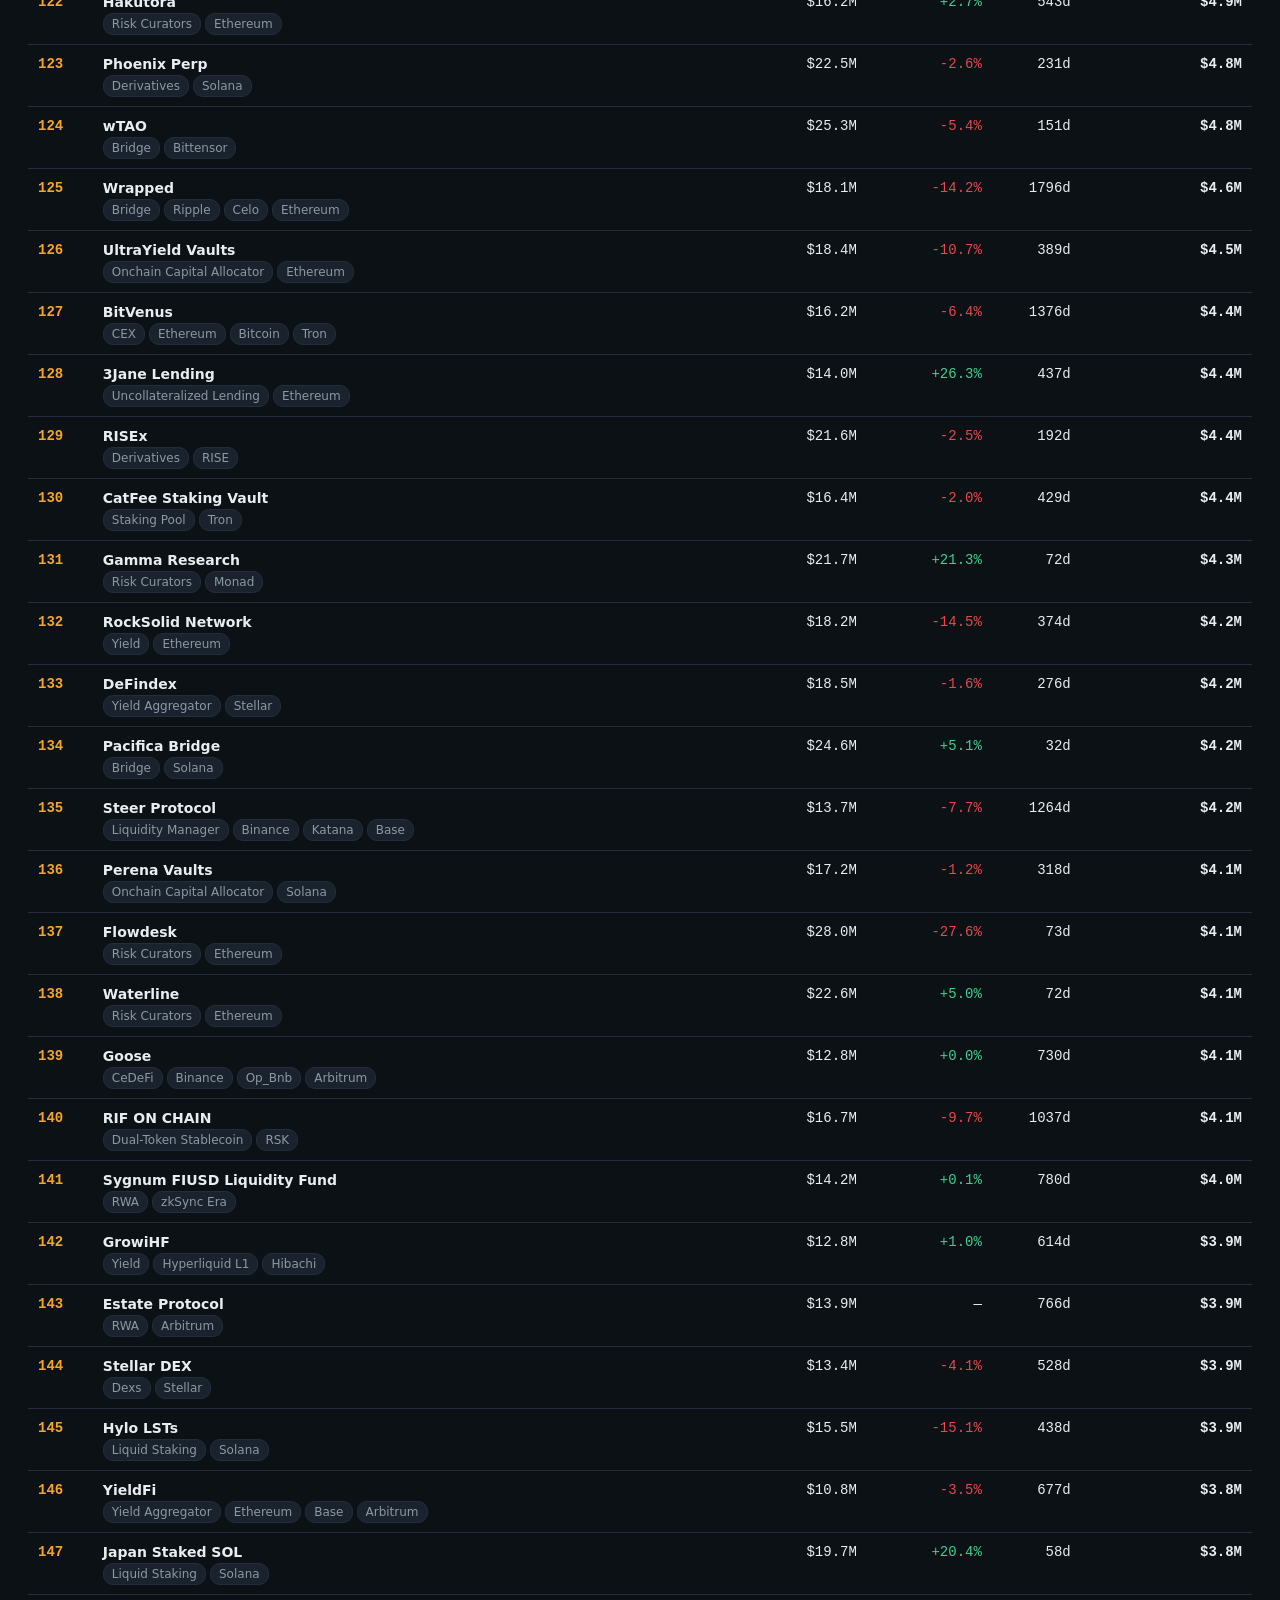
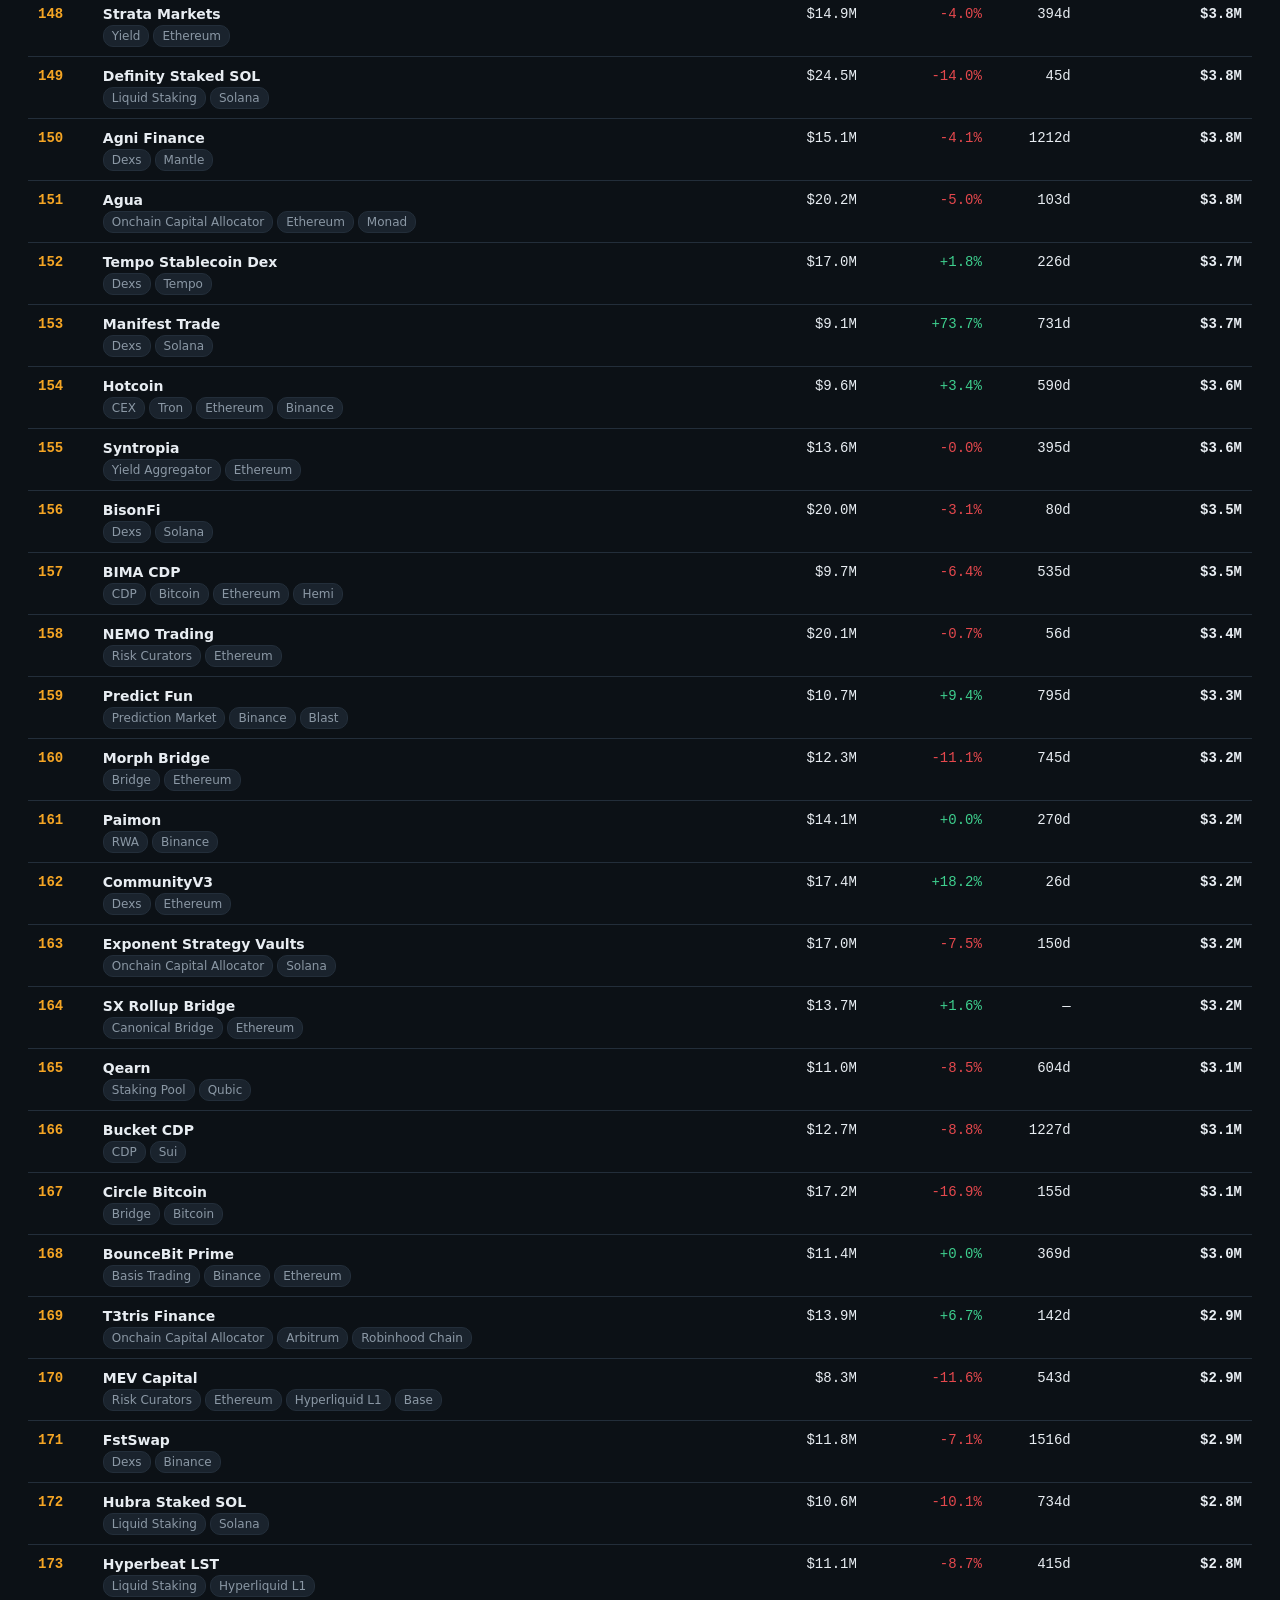
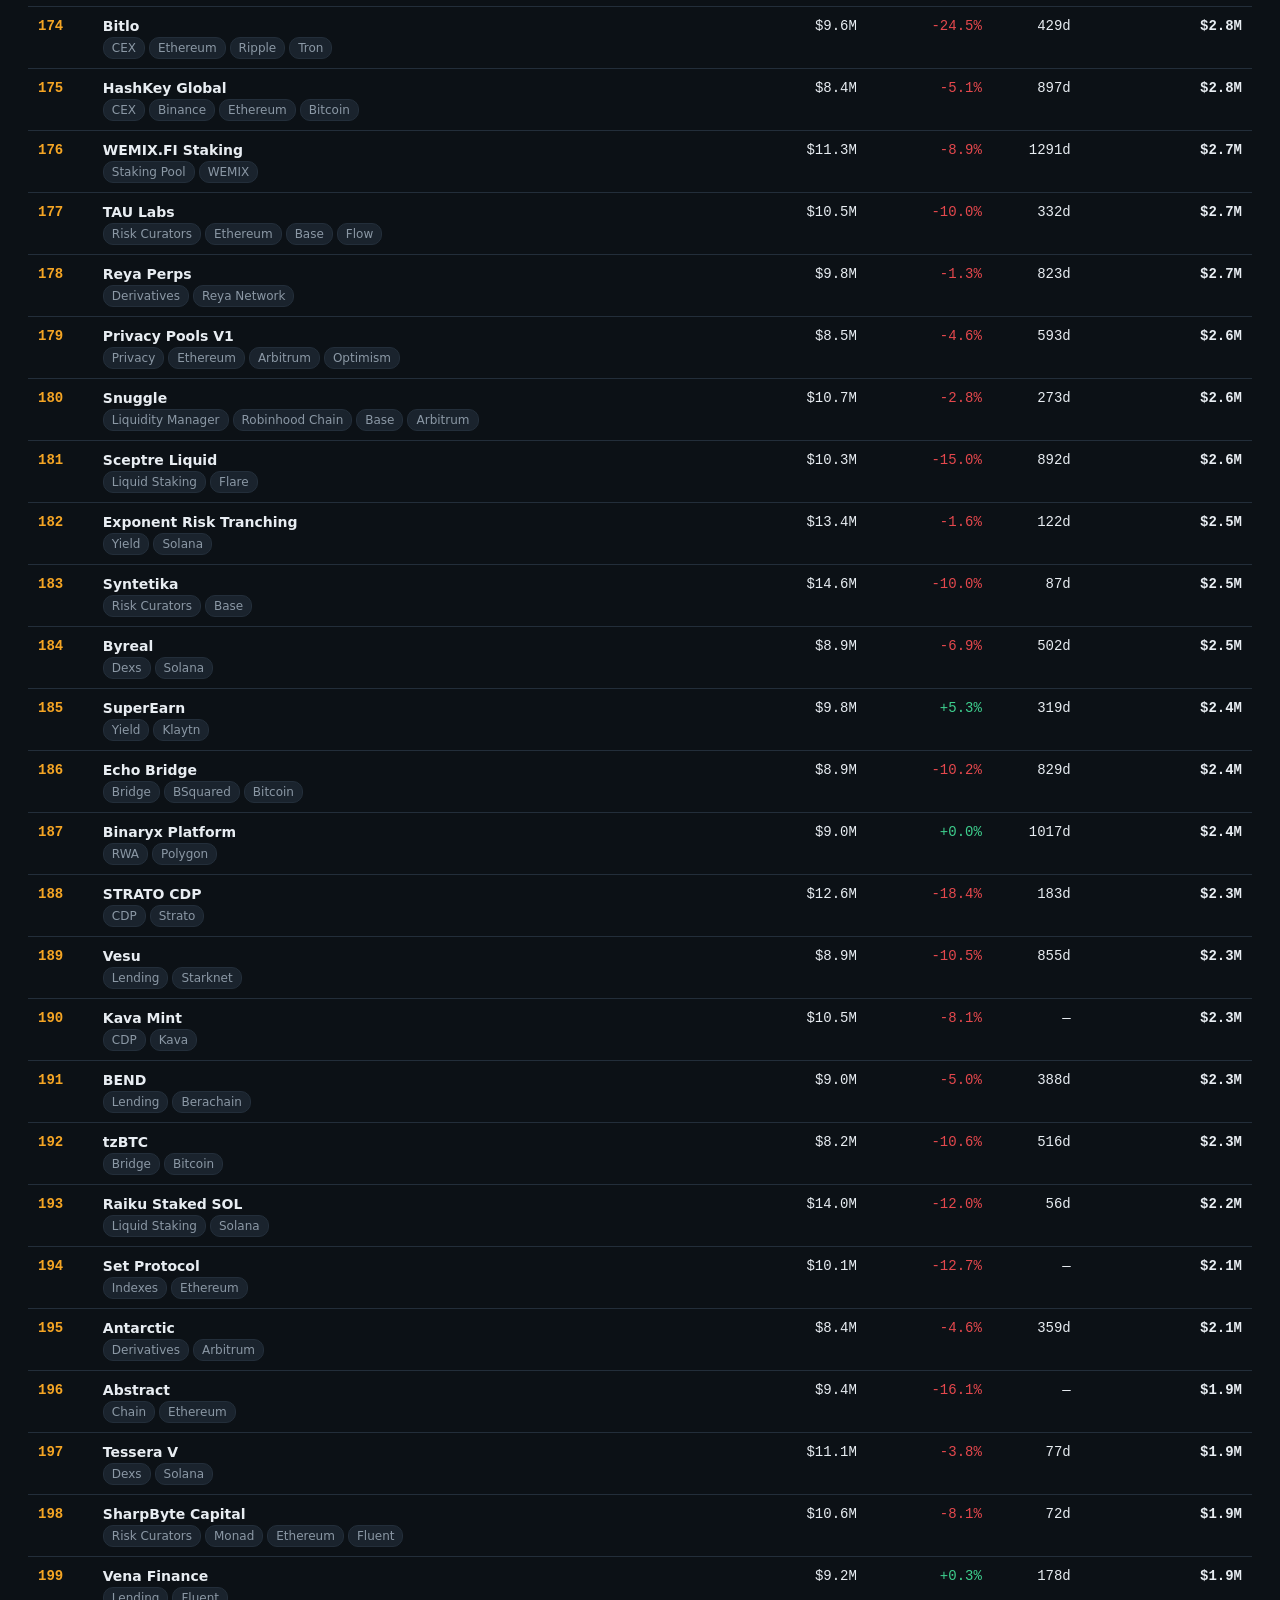
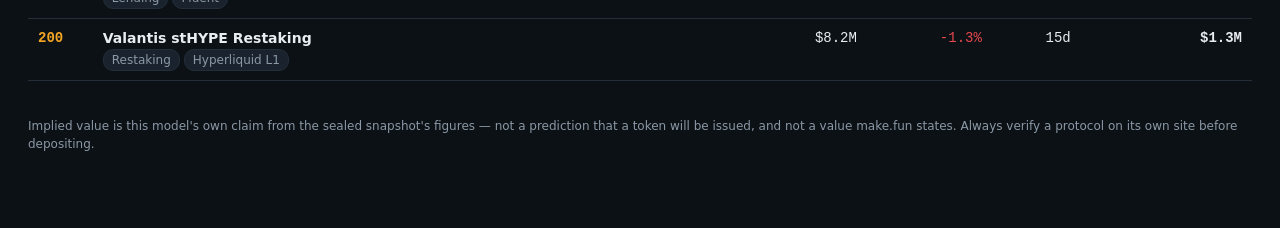
==== commit 72d2ae25: "Radar v2: own model (age curve + chain factor), own dashboard theme, entrypoint rewrite" ====
--- a/out/dashboard/index.html
+++ b/out/dashboard/index.html
@@ -3,11 +3,10 @@
 <head>
 <meta charset="utf-8">
 <meta name="viewport" content="width=device-width, initial-scale=1">
-<title>Token Radar: pre-token protocols ranked by implied value</title>
+<title>Token Radar v2 — pre-token protocols ranked by implied value</title>
 <link rel="stylesheet" href="app.css">
 </head>
 <body>
-<a class="skip" href="#board">Skip to the board</a>
 <main id="board" tabindex="-1" aria-busy="true"></main>
 <script src="../data.js"></script>
 <script src="app.js"></script>
--- a/out/dashboard/app.css
+++ b/out/dashboard/app.css
@@ -1,139 +1,52 @@
-/* Token Radar's plain theme. The five palette values, two radii and two families are the whole style;
-   everything else is spacing, a hairline and a type step. */
+/* Radar v2 theme: dark slate, amber accent, mono numerals. */
 :root {
-  --canvas: #f2f5f3;
-  --surface: #ffffff;
-  --ink: #16211c;
-  --muted: #5f6f67;
-  --border: #d8e2dc;
-  --accent: #0f7a5a;
-  --negative: #b23b2e;
-  --radius-control: 8px;
-  --radius-panel: 14px;
-  --font-body: system-ui, -apple-system, "Segoe UI", sans-serif;
-  --font-num: ui-monospace, "SF Mono", Menlo, monospace;
-  --step-1: 4px;
-  --step-2: 8px;
-  --step-3: 12px;
-  --step-4: 16px;
-  --step-5: 24px;
-  --step-6: 32px;
-  --step-7: 48px;
+  --bg: #0c1116;
+  --panel: #131a22;
+  --panel2: #1a232d;
+  --ink: #e8edf2;
+  --dim: #8b98a5;
+  --line: #232e3a;
+  --amber: #f5a524;
+  --amber-dim: #b87c1a;
+  --green: #3ecf8e;
+  --red: #e5484d;
+  --mono: ui-monospace, "SF Mono", Menlo, monospace;
+  --sans: system-ui, -apple-system, "Segoe UI", sans-serif;
 }
-
 * { box-sizing: border-box; }
-html { color-scheme: light; }
-body {
-  margin: 0;
-  background: var(--canvas);
-  color: var(--ink);
-  font: 400 15px/1.5 var(--font-body);
-  text-wrap: pretty;
+body { margin: 0; background: var(--bg); color: var(--ink); font: 400 15px/1.5 var(--sans); }
+h1, h2, h3 { margin: 0; letter-spacing: -0.01em; }
+a { color: var(--amber); }
+.shell { max-width: 1280px; margin: 0 auto; padding: 24px 28px 64px; }
+.top { display: flex; align-items: baseline; justify-content: space-between; gap: 16px; padding-bottom: 16px; border-bottom: 1px solid var(--line); }
+.brand { font-family: var(--mono); font-size: 13px; color: var(--amber); letter-spacing: 0.08em; text-transform: uppercase; }
+.meta { color: var(--dim); font-size: 13px; }
+.lede { padding: 20px 0; color: var(--dim); max-width: 70ch; }
+.facts { display: flex; flex-wrap: wrap; gap: 12px; padding-bottom: 16px; }
+.fact { background: var(--panel); border: 1px solid var(--line); border-radius: 8px; padding: 10px 14px; min-width: 130px; }
+.fact b { display: block; font-family: var(--mono); font-size: 18px; color: var(--ink); }
+.fact span { font-size: 12px; color: var(--dim); }
+.controls { display: flex; flex-wrap: wrap; gap: 10px; padding: 8px 0 16px; align-items: center; }
+.controls input, .controls select {
+  background: var(--panel); color: var(--ink); border: 1px solid var(--line);
+  border-radius: 6px; padding: 8px 12px; font: inherit;
 }
-h1, h2, h3 { margin: 0; letter-spacing: -0.02em; text-wrap: balance; }
-h1 { font-size: 30px; line-height: 1.15; font-weight: 600; }
-h2 { font-size: 20px; line-height: 1.2; font-weight: 600; }
-h3 { font-size: 16px; line-height: 1.25; font-weight: 600; }
-p { margin: 0; }
-button, input, select { font: inherit; color: inherit; }
-button { cursor: pointer; }
-a { color: var(--accent); }
-.skip {
-  position: absolute; left: -9999px; top: 0; padding: var(--step-2) var(--step-4);
-  background: var(--surface); border: 1px solid var(--border); z-index: 20;
-}
-.skip:focus { left: var(--step-4); top: var(--step-4); }
-:focus-visible { outline: 2px solid var(--accent); outline-offset: 2px; }
-
-.shell { max-width: 1320px; margin: 0 auto; padding: var(--step-5) var(--step-6) var(--step-7); }
-.top {
-  display: flex; align-items: flex-start; justify-content: space-between; gap: var(--step-5);
-  padding-bottom: var(--step-4); border-bottom: 1px solid var(--border);
-}
-.brand { display: flex; align-items: center; gap: var(--step-3); }
-.mark { width: 12px; height: 12px; border-radius: 50%; background: var(--accent); flex: none; }
-.brand-name { font-family: var(--font-num); font-size: 13px; letter-spacing: 0.02em; color: var(--muted); }
-.top-meta { display: flex; flex-wrap: wrap; gap: var(--step-3); justify-content: flex-end; color: var(--muted); font-size: 13px; }
-.top-meta span { white-space: nowrap; }
-.lede { display: grid; grid-template-columns: minmax(0, 1.35fr) minmax(280px, 0.65fr); gap: var(--step-6); padding: var(--step-6) 0 var(--step-5); }
-.lede p { color: var(--muted); max-width: 62ch; margin-top: var(--step-2); }
-.facts { display: grid; gap: var(--step-2); align-content: start; border-left: 1px solid var(--border); padding-left: var(--step-5); }
-.fact { display: flex; align-items: baseline; justify-content: space-between; gap: var(--step-3); }
-.fact b { font-family: var(--font-num); font-size: 15px; font-weight: 500; }
-.fact span { color: var(--muted); font-size: 13px; }
-
-.controls { display: flex; flex-wrap: wrap; align-items: end; gap: var(--step-3); padding: var(--step-4) 0; border-top: 1px solid var(--border); }
-.field { display: grid; gap: var(--step-1); }
-.field label { color: var(--muted); font-size: 12px; }
-.field input, .field select {
-  min-height: 36px; padding: 0 var(--step-3); border: 1px solid var(--border); border-radius: var(--radius-control);
-  background: var(--surface); min-width: 180px;
-}
-.field input { min-width: 280px; }
-.tabs { display: flex; gap: var(--step-1); padding: 3px; border: 1px solid var(--border); border-radius: var(--radius-control); background: var(--surface); }
-.tabs button { min-height: 30px; padding: 0 var(--step-3); border: 0; border-radius: 6px; background: transparent; color: var(--muted); }
-.tabs button[aria-pressed="true"] { background: var(--ink); color: var(--surface); }
-.count { margin-left: auto; color: var(--muted); font-size: 13px; align-self: center; }
-
-.panel { background: var(--surface); border: 1px solid var(--border); border-radius: var(--radius-panel); overflow: hidden; }
-.table-wrap { overflow-x: auto; }
+.controls input:focus, .controls select:focus { outline: 1px solid var(--amber-dim); }
 table { width: 100%; border-collapse: collapse; font-size: 14px; }
-th, td { padding: var(--step-3) var(--step-3); border-bottom: 1px solid var(--border); text-align: left; vertical-align: middle; }
-th { color: var(--muted); font-size: 12px; font-weight: 500; white-space: nowrap; }
-th button { display: inline-flex; align-items: center; gap: var(--step-1); border: 0; background: none; padding: 0; color: inherit; font: inherit; }
-th button:hover { color: var(--ink); }
-tbody tr { cursor: pointer; }
-tbody tr:hover { background: var(--surface); }
-tbody tr[data-selected="true"] { background: color-mix(in srgb, var(--accent) 8%, var(--surface)); }
-.num { font-family: var(--font-num); font-variant-numeric: tabular-nums; white-space: nowrap; }
-.name { display: grid; gap: 2px; }
-.name b { font-weight: 600; }
-.sub { color: var(--muted); font-size: 12px; }
-.pos { color: var(--accent); }
-.neg { color: var(--negative); }
-.bar { width: 120px; height: 6px; border-radius: 3px; background: color-mix(in srgb, var(--border) 60%, var(--surface)); overflow: hidden; }
-.bar i { display: block; height: 100%; background: var(--accent); }
-.implied { display: flex; align-items: center; gap: var(--step-2); }
-.status { display: inline-flex; align-items: center; gap: 6px; color: var(--muted); font-size: 12px; white-space: nowrap; }
-.status::before { content: ""; width: 6px; height: 6px; border-radius: 50%; background: var(--accent); }
-
-.model { margin-top: var(--step-4); padding: var(--step-5); display: grid; gap: var(--step-3); }
-.formula { font-family: var(--font-num); font-size: 13px; line-height: 1.7; color: var(--muted); overflow-wrap: anywhere; }
-.empty { padding: var(--step-7) var(--step-5); text-align: center; display: grid; gap: var(--step-3); justify-items: center; }
-.empty p { color: var(--muted); }
-.button { min-height: 36px; padding: 0 var(--step-4); border: 1px solid var(--border); border-radius: var(--radius-control); background: var(--surface); }
-.button.primary { background: var(--accent); border-color: var(--accent); color: var(--surface); }
-
-.detail {
-  position: fixed; top: 0; right: 0; bottom: 0; width: min(520px, 92vw); z-index: 10;
-  background: var(--surface); border-left: 1px solid var(--border); padding: var(--step-5);
-  overflow-y: auto; transform: translateX(0); transition: transform 200ms cubic-bezier(0, 0, 0.2, 1);
-}
-.detail[hidden] { display: none; }
-.detail { margin: 0 0 0 auto; max-height: 100%; }
-.detail::backdrop { background: rgba(22, 33, 28, 0.28); }
-.detail-head { display: flex; align-items: start; justify-content: space-between; gap: var(--step-4); }
-.detail-head > div { min-width: 0; }
-.detail-head .sub { overflow-wrap: anywhere; }
-.close { flex: none; min-width: 32px; min-height: 32px; padding: 0 var(--step-2); white-space: nowrap; border: 1px solid var(--border); border-radius: var(--radius-control); background: var(--surface); }
-.detail h2 { margin-top: var(--step-1); }
-.detail .sub { margin-top: var(--step-1); }
-.detail-section { margin-top: var(--step-5); padding-top: var(--step-4); border-top: 1px solid var(--border); }
-.detail-section h3 { margin-bottom: var(--step-2); }
-.equation { display: grid; gap: var(--step-2); font-family: var(--font-num); font-size: 13px; }
-.equation div { display: flex; justify-content: space-between; gap: var(--step-3); }
-.equation span { color: var(--muted); }
-.steps { margin: 0; padding-left: var(--step-5); display: grid; gap: var(--step-3); }
-.steps li { padding-left: var(--step-1); }
-.steps b { display: block; font-weight: 500; }
-.cost { color: var(--muted); font-size: 12px; font-family: var(--font-num); }
-
-@media (max-width: 900px) {
-  .shell { padding: var(--step-4); }
-  .lede { grid-template-columns: 1fr; gap: var(--step-4); }
-  .facts { border-left: 0; border-top: 1px solid var(--border); padding-left: 0; padding-top: var(--step-4); }
-  .field input { min-width: 0; width: 100%; }
-}
-@media (prefers-reduced-motion: reduce) {
-  *, *::before, *::after { transition-duration: 0.01ms !important; animation-duration: 0.01ms !important; animation-iteration-count: 1 !important; }
-}
+th { text-align: left; color: var(--dim); font-weight: 500; font-size: 12px; text-transform: uppercase; letter-spacing: 0.06em; padding: 8px 10px; border-bottom: 1px solid var(--line); cursor: pointer; user-select: none; white-space: nowrap; }
+th:hover { color: var(--amber); }
+td { padding: 9px 10px; border-bottom: 1px solid var(--line); vertical-align: top; }
+tr.row:hover td { background: var(--panel); cursor: pointer; }
+td.num { font-family: var(--mono); text-align: right; white-space: nowrap; }
+.rank { font-family: var(--mono); color: var(--amber); font-weight: 600; }
+.chip { display: inline-block; background: var(--panel2); border: 1px solid var(--line); border-radius: 10px; padding: 1px 8px; font-size: 12px; color: var(--dim); margin-right: 4px; }
+.up { color: var(--green); } .down { color: var(--red); }
+.detail { background: var(--panel); border: 1px solid var(--line); border-radius: 12px; padding: 24px; margin-top: 16px; }
+.detail h2 { font-size: 22px; }
+.detail .grid { display: grid; grid-template-columns: repeat(auto-fit, minmax(160px, 1fr)); gap: 12px; margin: 16px 0; }
+.steps { margin: 12px 0 0; padding-left: 20px; }
+.steps li { margin-bottom: 10px; color: var(--ink); }
+.steps .ct { color: var(--dim); font-size: 13px; }
+.back { background: none; border: 1px solid var(--line); color: var(--amber); border-radius: 6px; padding: 6px 14px; cursor: pointer; margin-bottom: 12px; }
+.foot { color: var(--dim); font-size: 12px; padding-top: 24px; }
+.model-note { background: var(--panel); border-left: 3px solid var(--amber); padding: 12px 16px; border-radius: 0 8px 8px 0; color: var(--dim); font-size: 13px; margin: 12px 0 20px; }
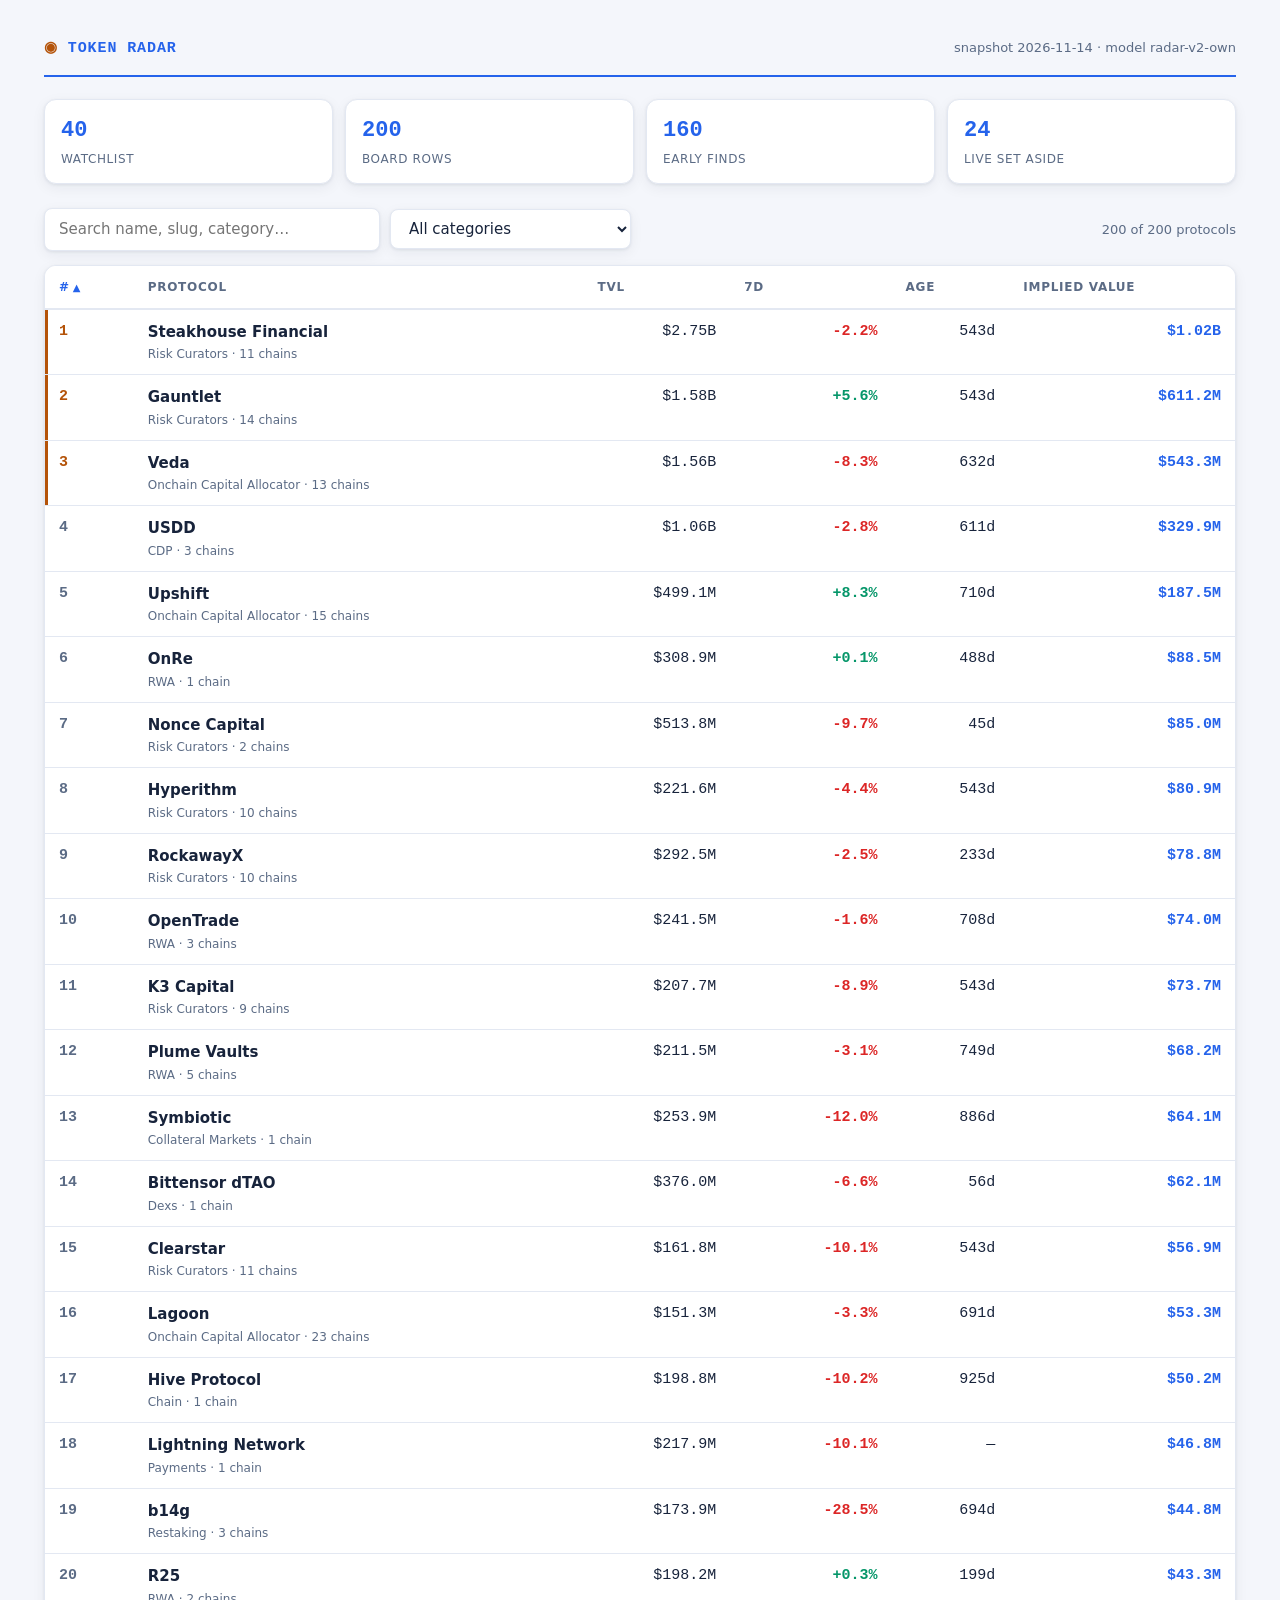
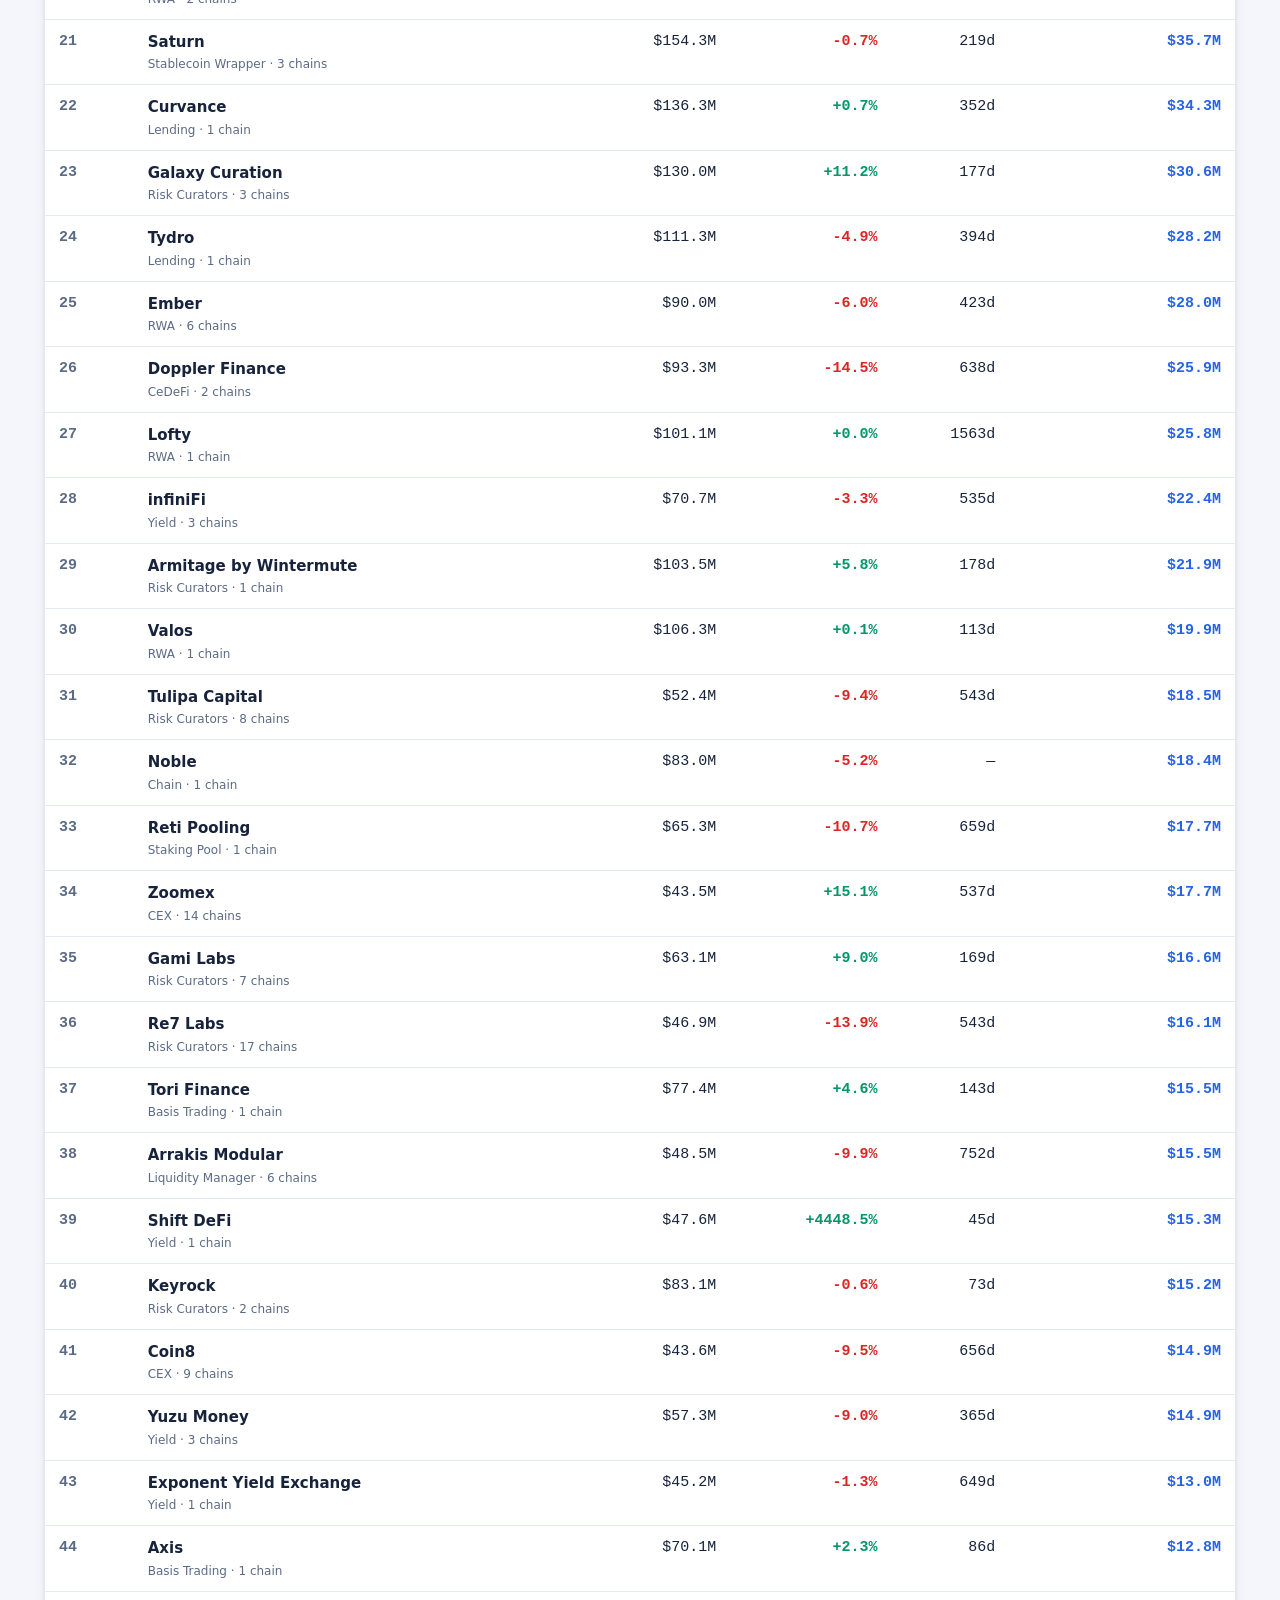
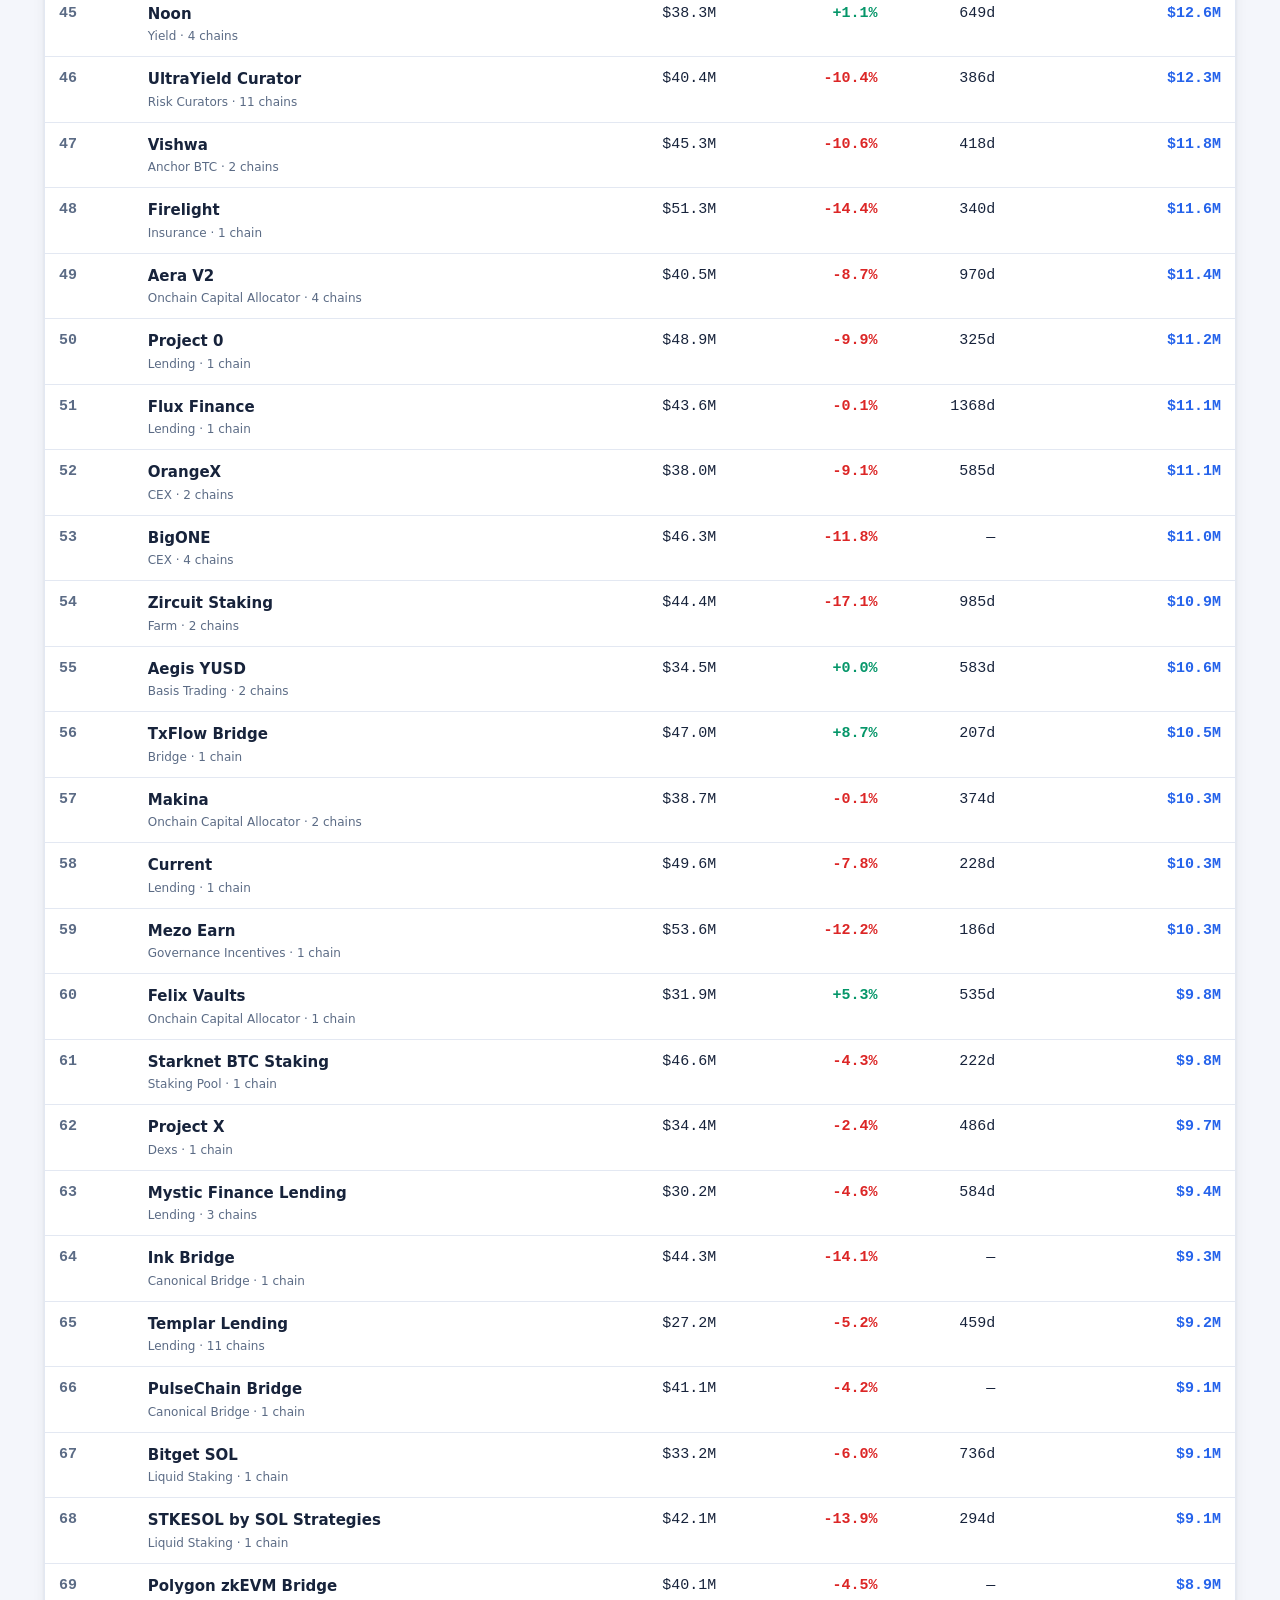
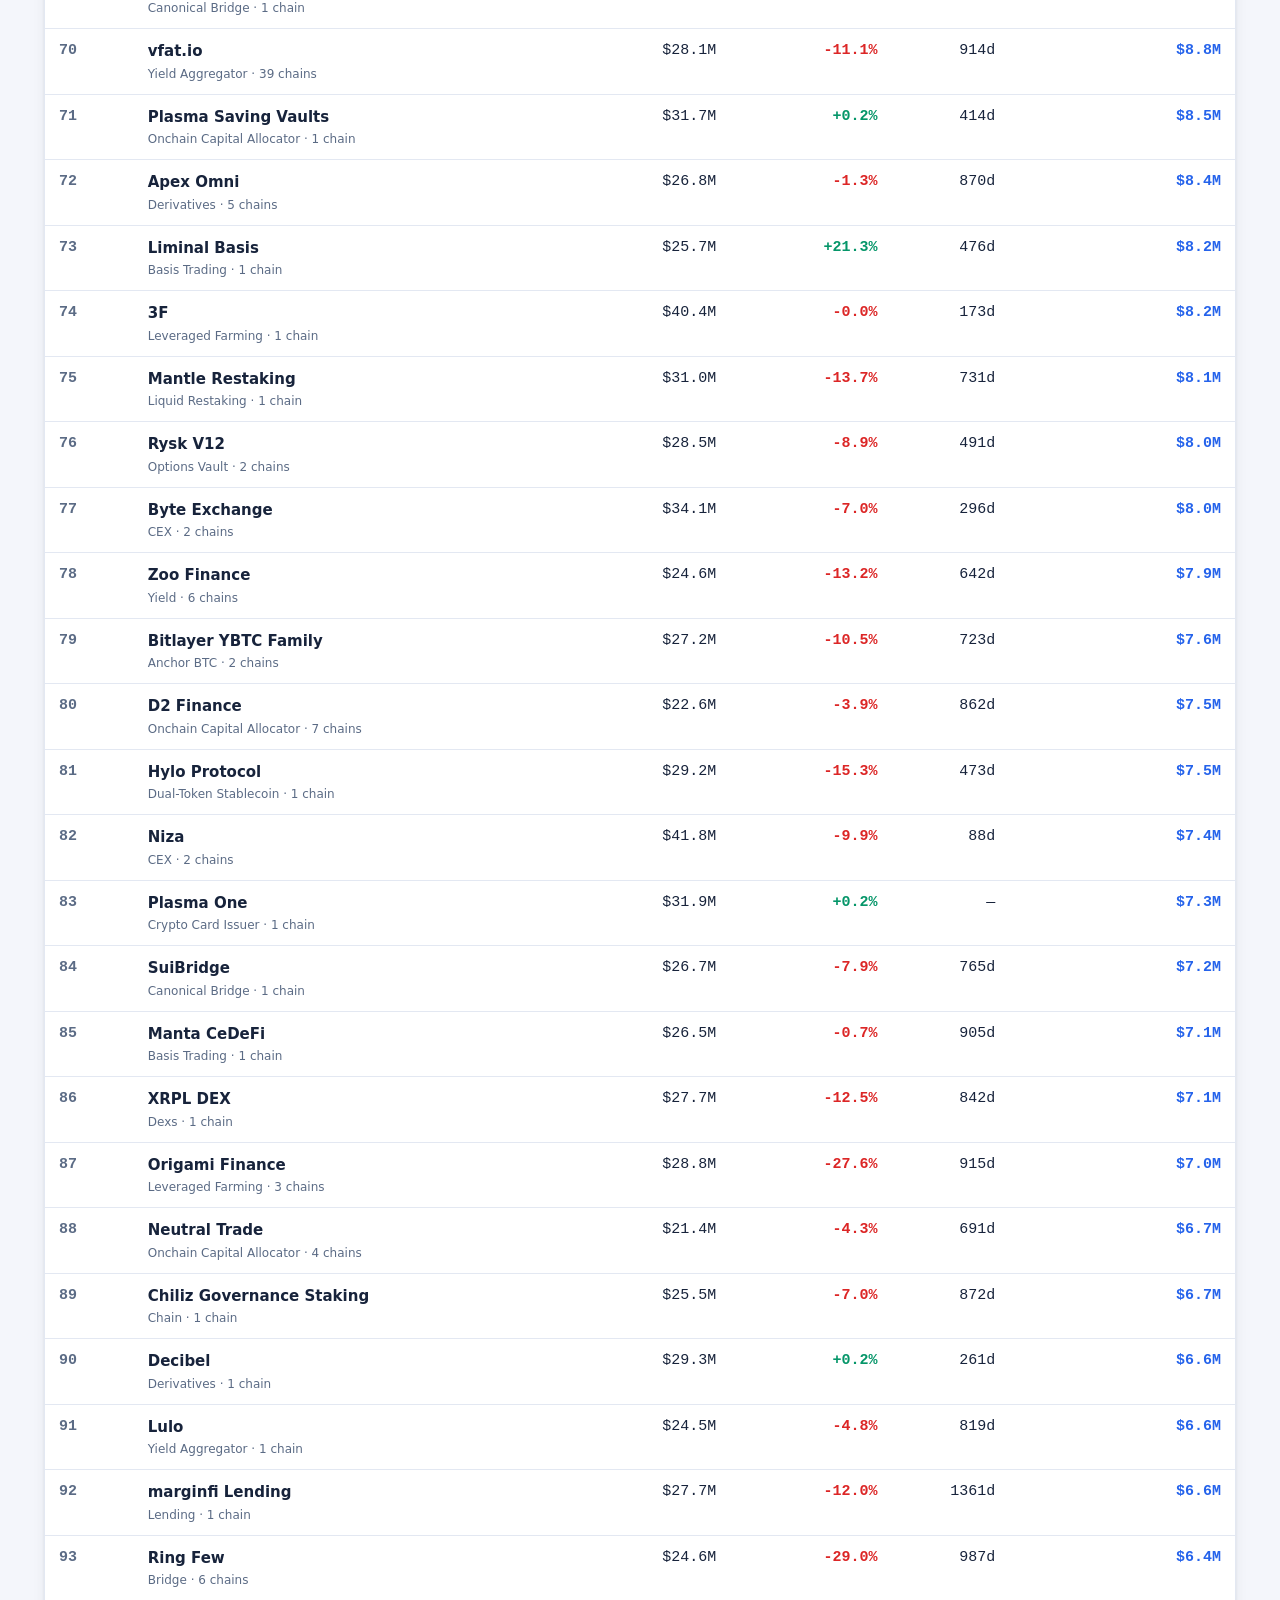
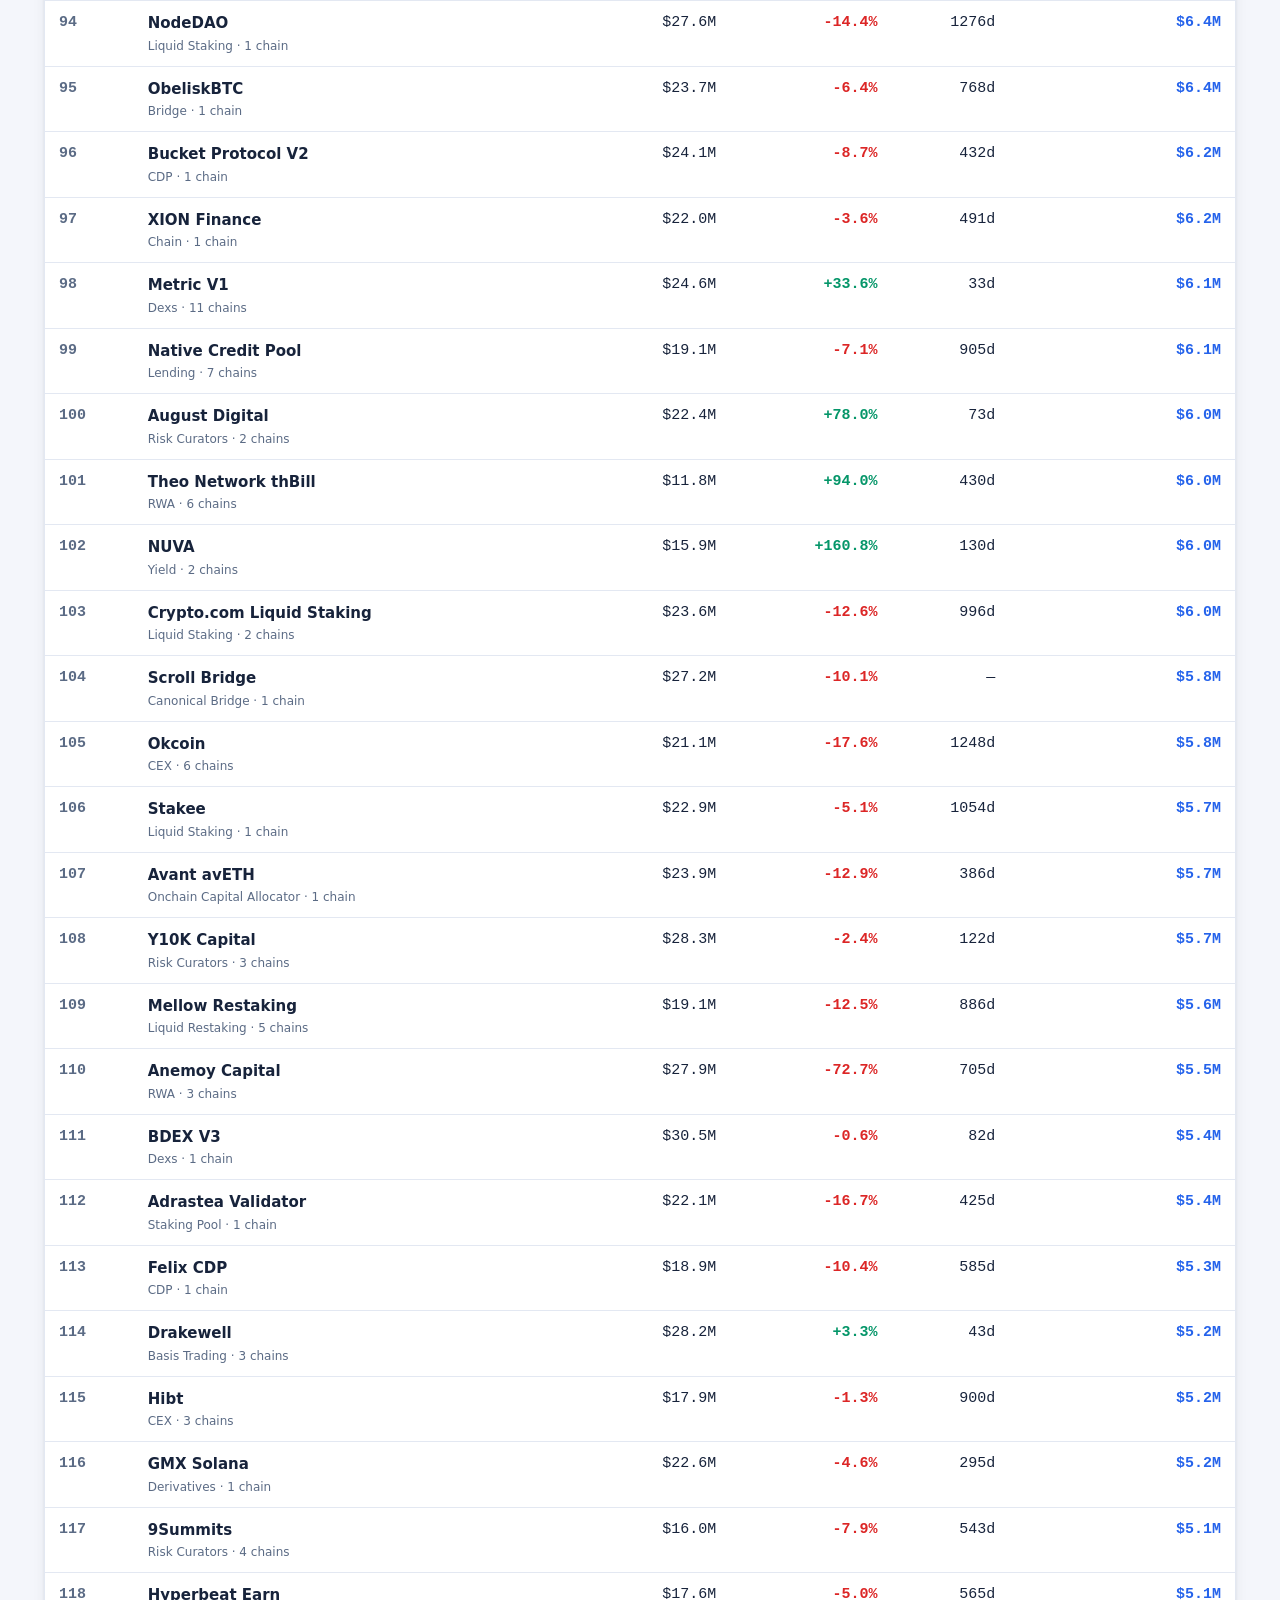
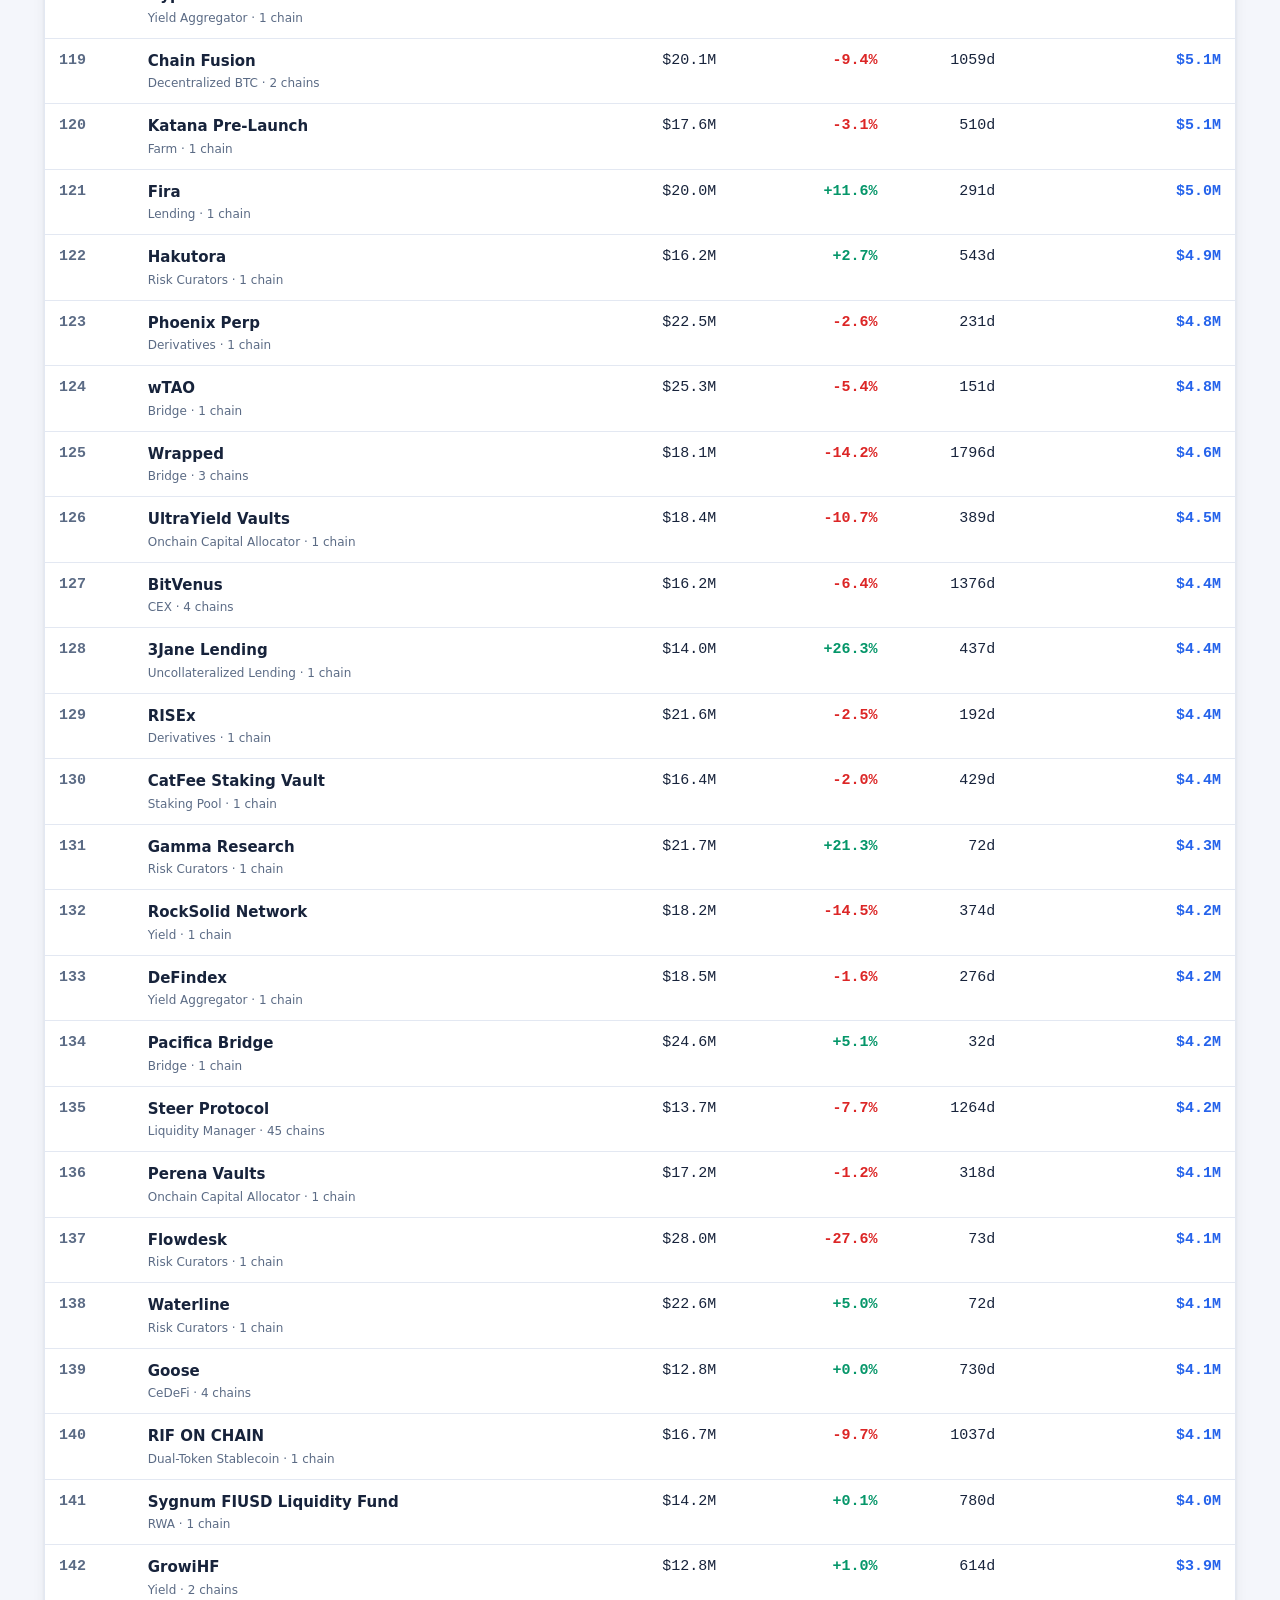
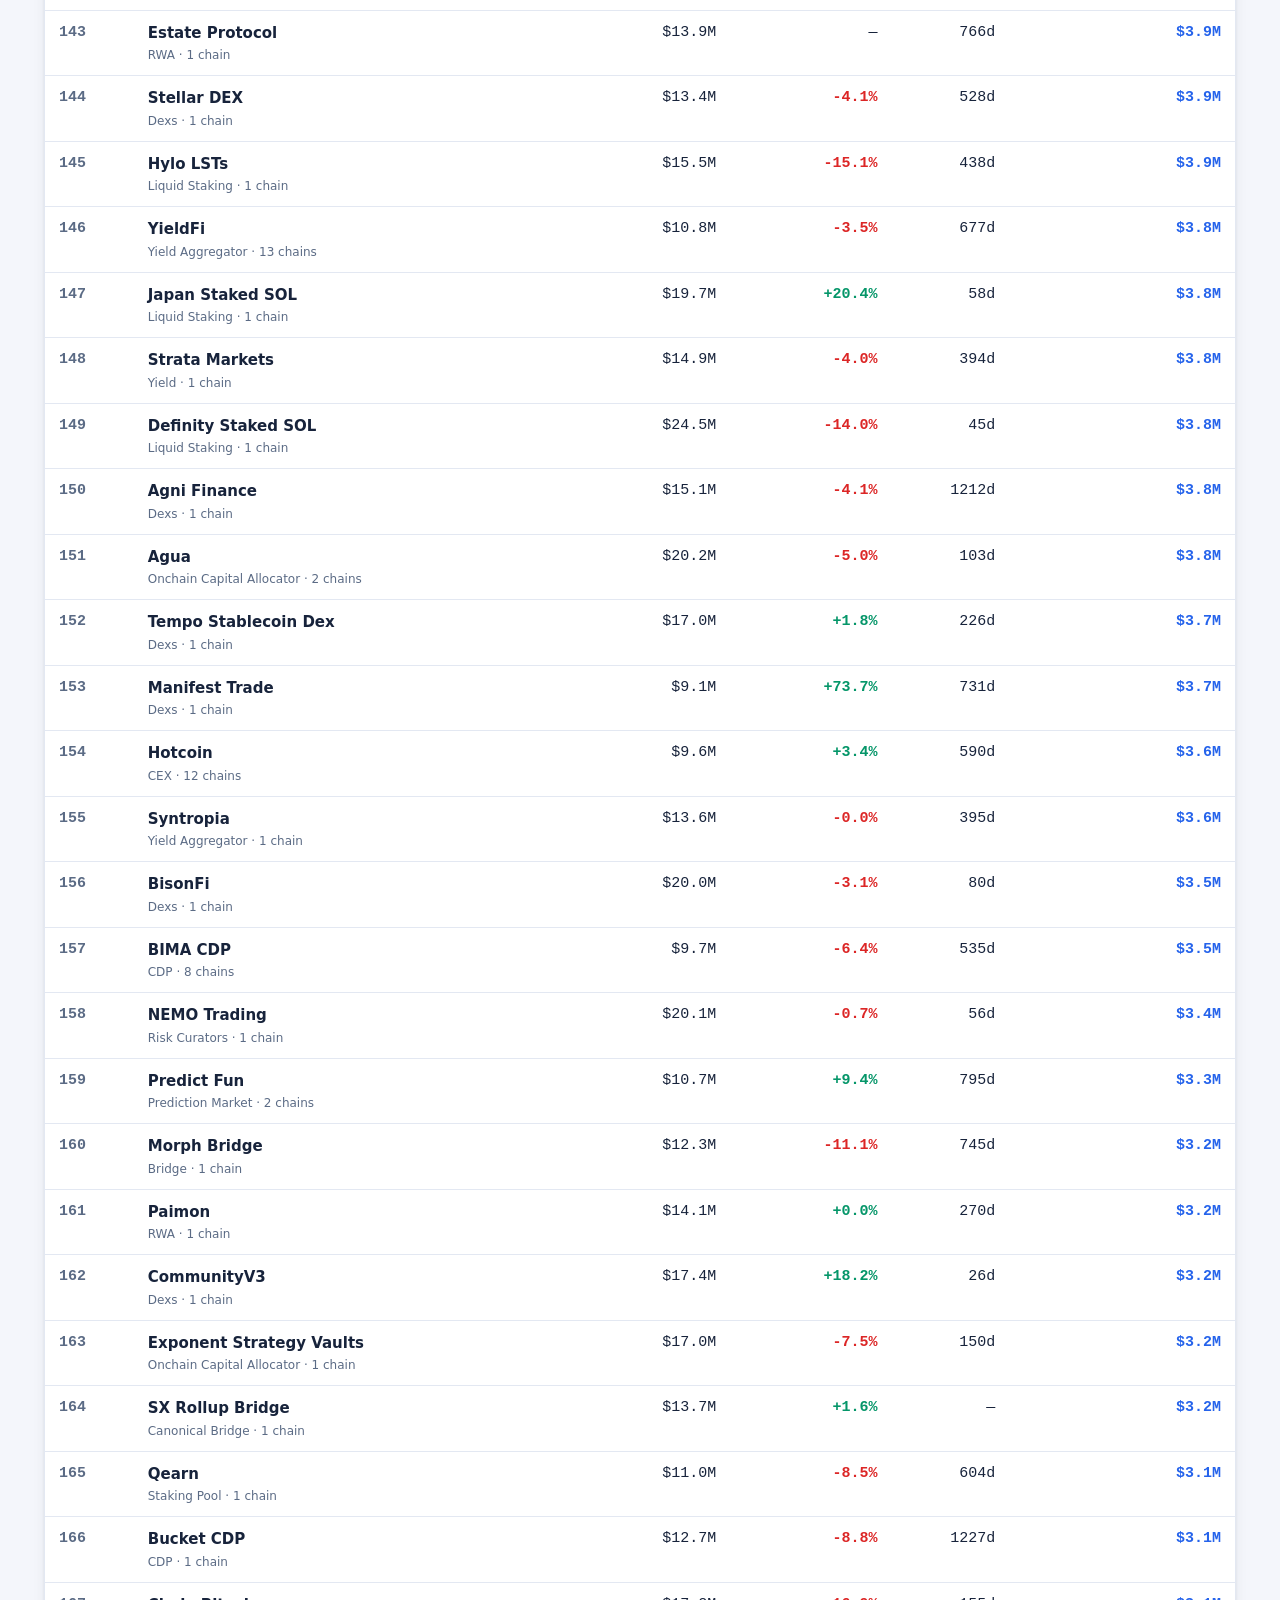
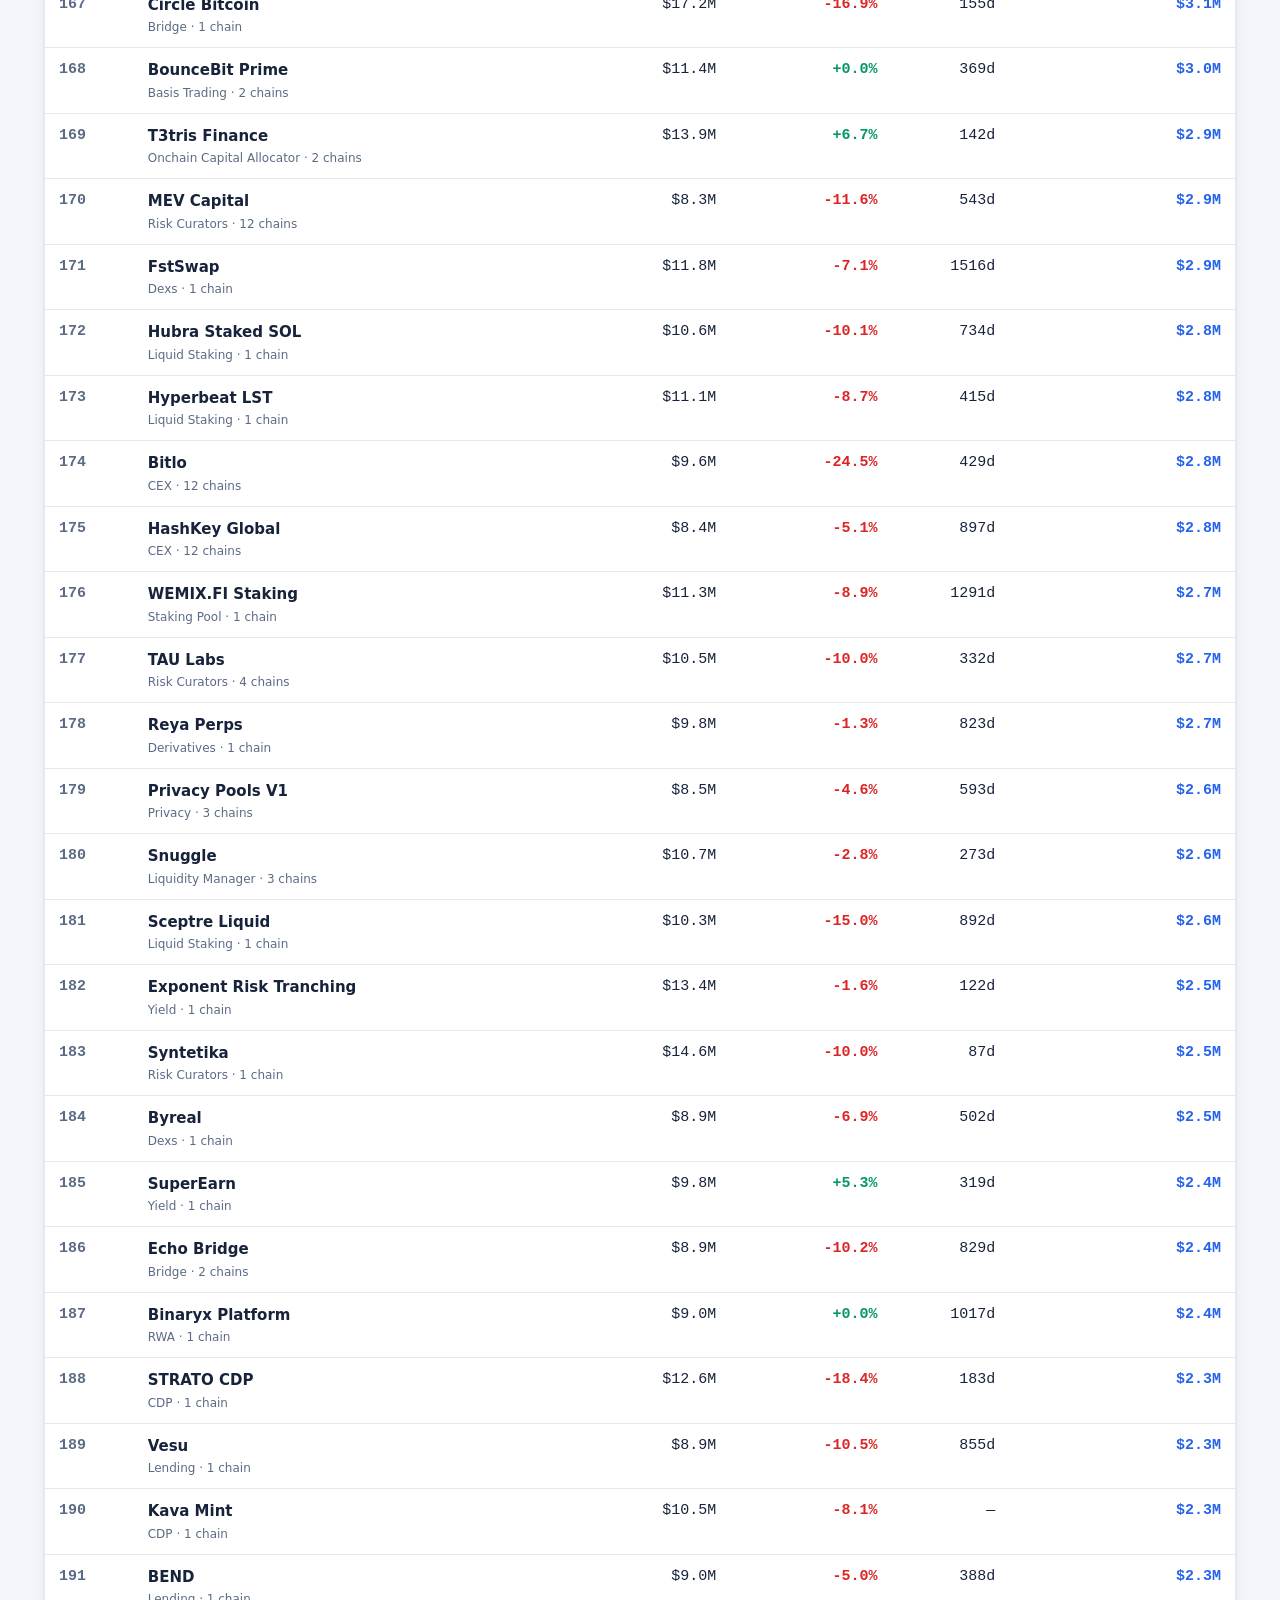
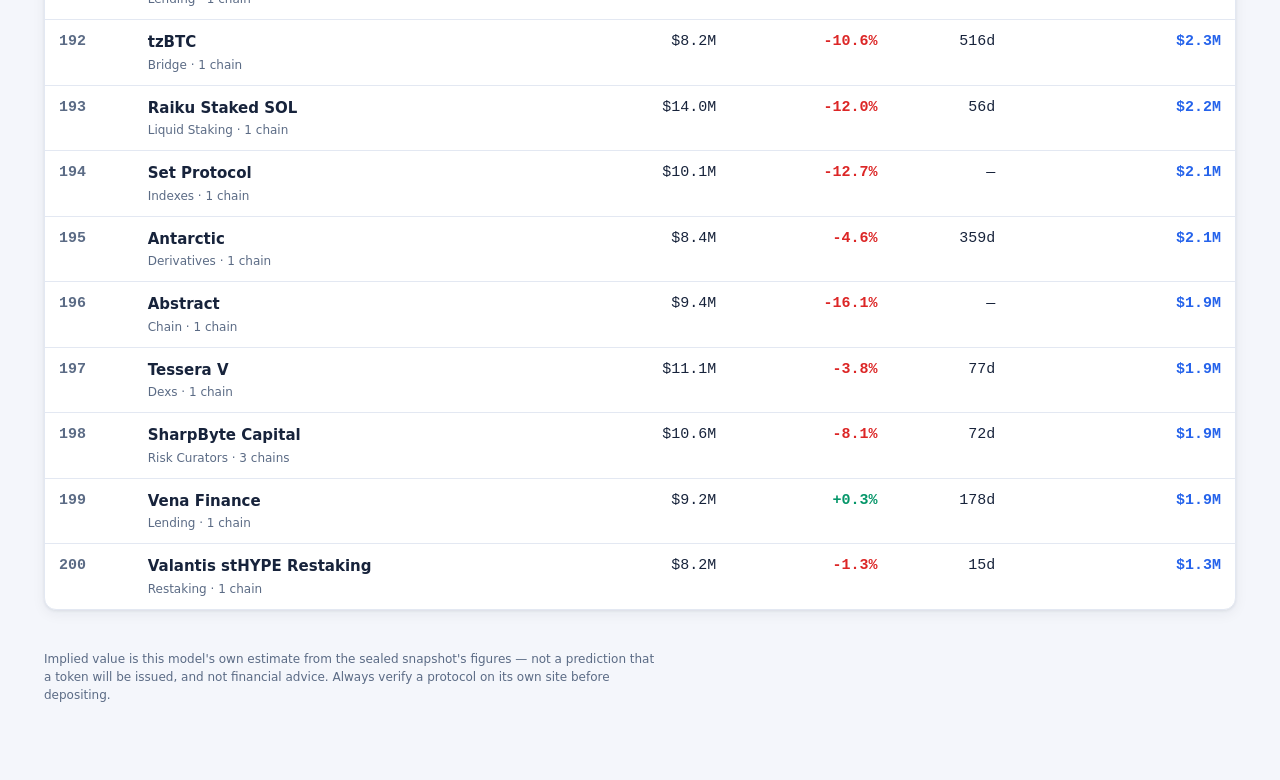
==== commit b9120996: "Dashboard v3: bright modern theme, stat cards, sortable columns, sticky header, mobile responsive" ====
--- a/out/dashboard/index.html
+++ b/out/dashboard/index.html
@@ -3,12 +3,12 @@
 <head>
 <meta charset="utf-8">
 <meta name="viewport" content="width=device-width, initial-scale=1">
-<title>Token Radar v2 — pre-token protocols ranked by implied value</title>
+<title>Token Radar — pre-token protocols ranked by implied value</title>
 <link rel="stylesheet" href="app.css">
 </head>
 <body>
 <main id="board" tabindex="-1" aria-busy="true"></main>
-<script src="../data.js"></script>
+<script src="data.js"></script>
 <script src="app.js"></script>
 </body>
 </html>
--- a/out/dashboard/app.css
+++ b/out/dashboard/app.css
@@ -1,52 +1,93 @@
-/* Radar v2 theme: dark slate, amber accent, mono numerals. */
+/* Token Radar v3 — bright, modern dashboard theme. */
 :root {
-  --bg: #0c1116;
-  --panel: #131a22;
-  --panel2: #1a232d;
-  --ink: #e8edf2;
-  --dim: #8b98a5;
-  --line: #232e3a;
-  --amber: #f5a524;
-  --amber-dim: #b87c1a;
-  --green: #3ecf8e;
-  --red: #e5484d;
+  --bg: #f4f6fb;
+  --panel: #ffffff;
+  --ink: #17233b;
+  --dim: #5b6b85;
+  --line: #e3e8f2;
+  --accent: #2563eb;
+  --accent-soft: #dbeafe;
+  --gold: #b45309;
+  --gold-bg: #fef3c7;
+  --green: #059669;
+  --green-bg: #d1fae5;
+  --red: #dc2626;
+  --red-bg: #fee2e2;
   --mono: ui-monospace, "SF Mono", Menlo, monospace;
   --sans: system-ui, -apple-system, "Segoe UI", sans-serif;
+  --shadow: 0 1px 3px rgba(23, 35, 59, 0.08), 0 4px 14px rgba(23, 35, 59, 0.06);
 }
 * { box-sizing: border-box; }
 body { margin: 0; background: var(--bg); color: var(--ink); font: 400 15px/1.5 var(--sans); }
-h1, h2, h3 { margin: 0; letter-spacing: -0.01em; }
-a { color: var(--amber); }
-.shell { max-width: 1280px; margin: 0 auto; padding: 24px 28px 64px; }
-.top { display: flex; align-items: baseline; justify-content: space-between; gap: 16px; padding-bottom: 16px; border-bottom: 1px solid var(--line); }
-.brand { font-family: var(--mono); font-size: 13px; color: var(--amber); letter-spacing: 0.08em; text-transform: uppercase; }
+
+.shell { max-width: 1240px; margin: 0 auto; padding: 20px 24px 64px; }
+
+/* Header band */
+.top {
+  display: flex; flex-wrap: wrap; align-items: baseline; justify-content: space-between; gap: 12px;
+  padding: 18px 0 14px; border-bottom: 2px solid var(--accent); margin-bottom: 4px;
+}
+.brand { font-family: var(--mono); font-size: 15px; font-weight: 700; color: var(--accent); letter-spacing: 0.06em; }
+.brand .dot { color: var(--gold); }
 .meta { color: var(--dim); font-size: 13px; }
-.lede { padding: 20px 0; color: var(--dim); max-width: 70ch; }
-.facts { display: flex; flex-wrap: wrap; gap: 12px; padding-bottom: 16px; }
-.fact { background: var(--panel); border: 1px solid var(--line); border-radius: 8px; padding: 10px 14px; min-width: 130px; }
-.fact b { display: block; font-family: var(--mono); font-size: 18px; color: var(--ink); }
-.fact span { font-size: 12px; color: var(--dim); }
-.controls { display: flex; flex-wrap: wrap; gap: 10px; padding: 8px 0 16px; align-items: center; }
+
+/* Summary stat cards */
+.facts { display: grid; grid-template-columns: repeat(auto-fit, minmax(150px, 1fr)); gap: 12px; padding: 18px 0; }
+.fact { background: var(--panel); border: 1px solid var(--line); border-radius: 12px; padding: 14px 16px; box-shadow: var(--shadow); }
+.fact b { display: block; font-family: var(--mono); font-size: 22px; color: var(--accent); }
+.fact span { font-size: 12px; color: var(--dim); text-transform: uppercase; letter-spacing: 0.05em; }
+
+/* Controls */
+.controls { display: flex; flex-wrap: wrap; gap: 10px; padding: 6px 0 14px; align-items: center; }
 .controls input, .controls select {
   background: var(--panel); color: var(--ink); border: 1px solid var(--line);
-  border-radius: 6px; padding: 8px 12px; font: inherit;
+  border-radius: 8px; padding: 9px 14px; font: inherit; box-shadow: var(--shadow);
 }
-.controls input:focus, .controls select:focus { outline: 1px solid var(--amber-dim); }
-table { width: 100%; border-collapse: collapse; font-size: 14px; }
-th { text-align: left; color: var(--dim); font-weight: 500; font-size: 12px; text-transform: uppercase; letter-spacing: 0.06em; padding: 8px 10px; border-bottom: 1px solid var(--line); cursor: pointer; user-select: none; white-space: nowrap; }
-th:hover { color: var(--amber); }
-td { padding: 9px 10px; border-bottom: 1px solid var(--line); vertical-align: top; }
-tr.row:hover td { background: var(--panel); cursor: pointer; }
+.controls input:focus, .controls select:focus { outline: 2px solid var(--accent); outline-offset: -1px; }
+.controls .meta { margin-left: auto; }
+
+/* Table */
+table { width: 100%; border-collapse: separate; border-spacing: 0; background: var(--panel); border-radius: 12px; overflow: hidden; box-shadow: var(--shadow); border: 1px solid var(--line); }
+th {
+  text-align: left; color: var(--dim); font-weight: 600; font-size: 12px; text-transform: uppercase;
+  letter-spacing: 0.06em; padding: 12px 14px; border-bottom: 2px solid var(--line);
+  background: var(--panel); cursor: pointer; user-select: none; white-space: nowrap; position: sticky; top: 0;
+}
+th:hover { color: var(--accent); }
+th.sorted { color: var(--accent); }
+th .arrow { font-size: 10px; margin-left: 3px; }
+td { padding: 11px 14px; border-bottom: 1px solid var(--line); vertical-align: top; }
+tr.row:last-child td { border-bottom: none; }
+tr.row:hover td { background: var(--accent-soft); cursor: pointer; }
+tr.top3 td:first-child { box-shadow: inset 3px 0 0 var(--gold); }
+.rank { font-family: var(--mono); color: var(--dim); font-weight: 700; }
+tr.top3 .rank { color: var(--gold); }
 td.num { font-family: var(--mono); text-align: right; white-space: nowrap; }
-.rank { font-family: var(--mono); color: var(--amber); font-weight: 600; }
-.chip { display: inline-block; background: var(--panel2); border: 1px solid var(--line); border-radius: 10px; padding: 1px 8px; font-size: 12px; color: var(--dim); margin-right: 4px; }
-.up { color: var(--green); } .down { color: var(--red); }
-.detail { background: var(--panel); border: 1px solid var(--line); border-radius: 12px; padding: 24px; margin-top: 16px; }
-.detail h2 { font-size: 22px; }
-.detail .grid { display: grid; grid-template-columns: repeat(auto-fit, minmax(160px, 1fr)); gap: 12px; margin: 16px 0; }
-.steps { margin: 12px 0 0; padding-left: 20px; }
-.steps li { margin-bottom: 10px; color: var(--ink); }
-.steps .ct { color: var(--dim); font-size: 13px; }
-.back { background: none; border: 1px solid var(--line); color: var(--amber); border-radius: 6px; padding: 6px 14px; cursor: pointer; margin-bottom: 12px; }
-.foot { color: var(--dim); font-size: 12px; padding-top: 24px; }
-.model-note { background: var(--panel); border-left: 3px solid var(--amber); padding: 12px 16px; border-radius: 0 8px 8px 0; color: var(--dim); font-size: 13px; margin: 12px 0 20px; }
+td .name { font-weight: 600; }
+td .sub { display: block; font-size: 12px; color: var(--dim); margin-top: 2px; }
+.iv { font-weight: 700; color: var(--accent); }
+
+.chip { display: inline-block; background: var(--accent-soft); color: var(--accent); border-radius: 10px; padding: 1px 9px; font-size: 12px; margin-right: 4px; white-space: nowrap; }
+.up { color: var(--green); font-weight: 600; }
+.down { color: var(--red); font-weight: 600; }
+
+/* Detail view */
+.detail { background: var(--panel); border: 1px solid var(--line); border-radius: 16px; padding: 28px; box-shadow: var(--shadow); margin-top: 8px; }
+.detail h2 { font-size: 26px; margin: 0 0 4px; }
+.detail .meta { margin-bottom: 18px; }
+.detail .grid { display: grid; grid-template-columns: repeat(auto-fit, minmax(150px, 1fr)); gap: 12px; margin: 18px 0; }
+.detail .fact b { font-size: 19px; }
+.detail h3 { font-size: 16px; margin: 22px 0 10px; color: var(--ink); border-bottom: 1px solid var(--line); padding-bottom: 6px; }
+.steps { margin: 0; padding-left: 22px; }
+.steps li { margin-bottom: 10px; }
+.back { background: var(--panel); border: 1px solid var(--line); color: var(--accent); border-radius: 8px; padding: 8px 16px; cursor: pointer; font: inherit; margin-bottom: 14px; }
+.back:hover { background: var(--accent-soft); }
+
+.foot { color: var(--dim); font-size: 12px; padding-top: 28px; max-width: 80ch; }
+
+@media (max-width: 720px) {
+  .shell { padding: 12px 12px 48px; }
+  .detail { padding: 18px; }
+  table { font-size: 13px; }
+  td, th { padding: 8px 8px; }
+}
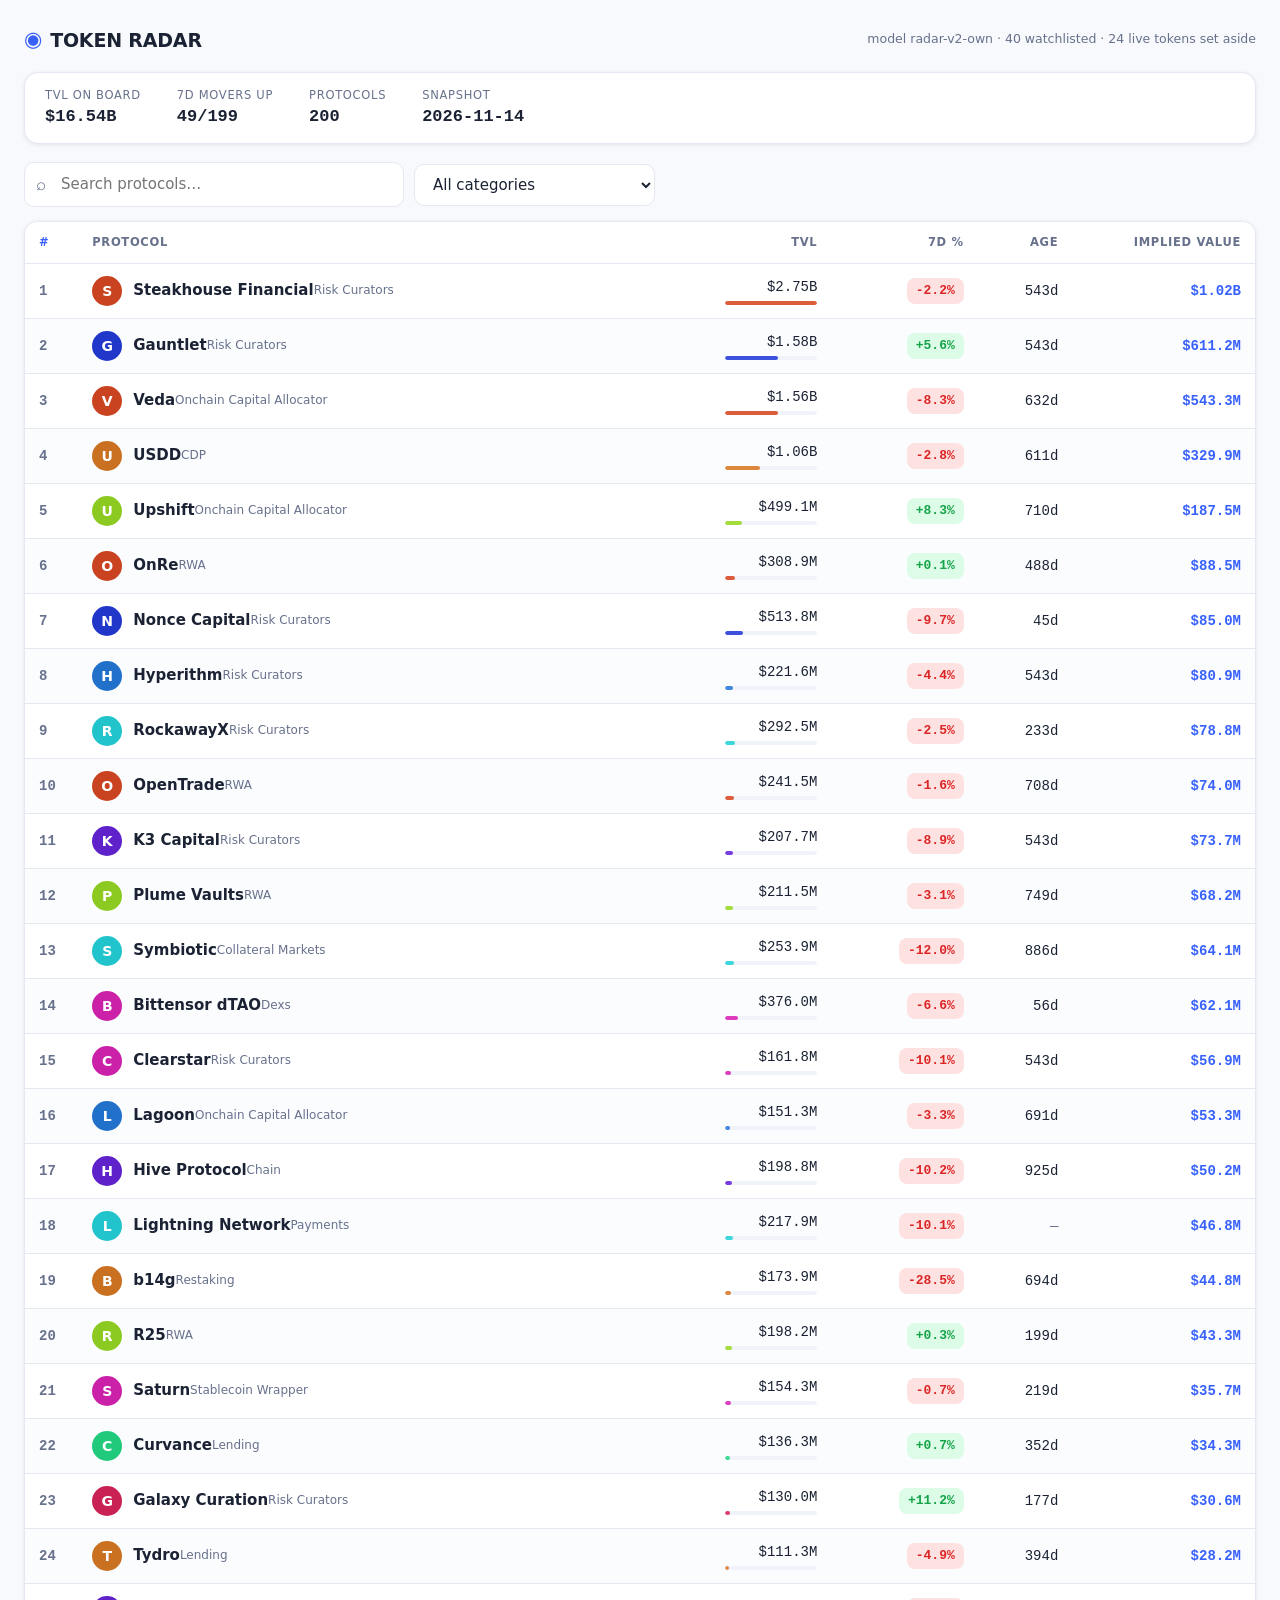
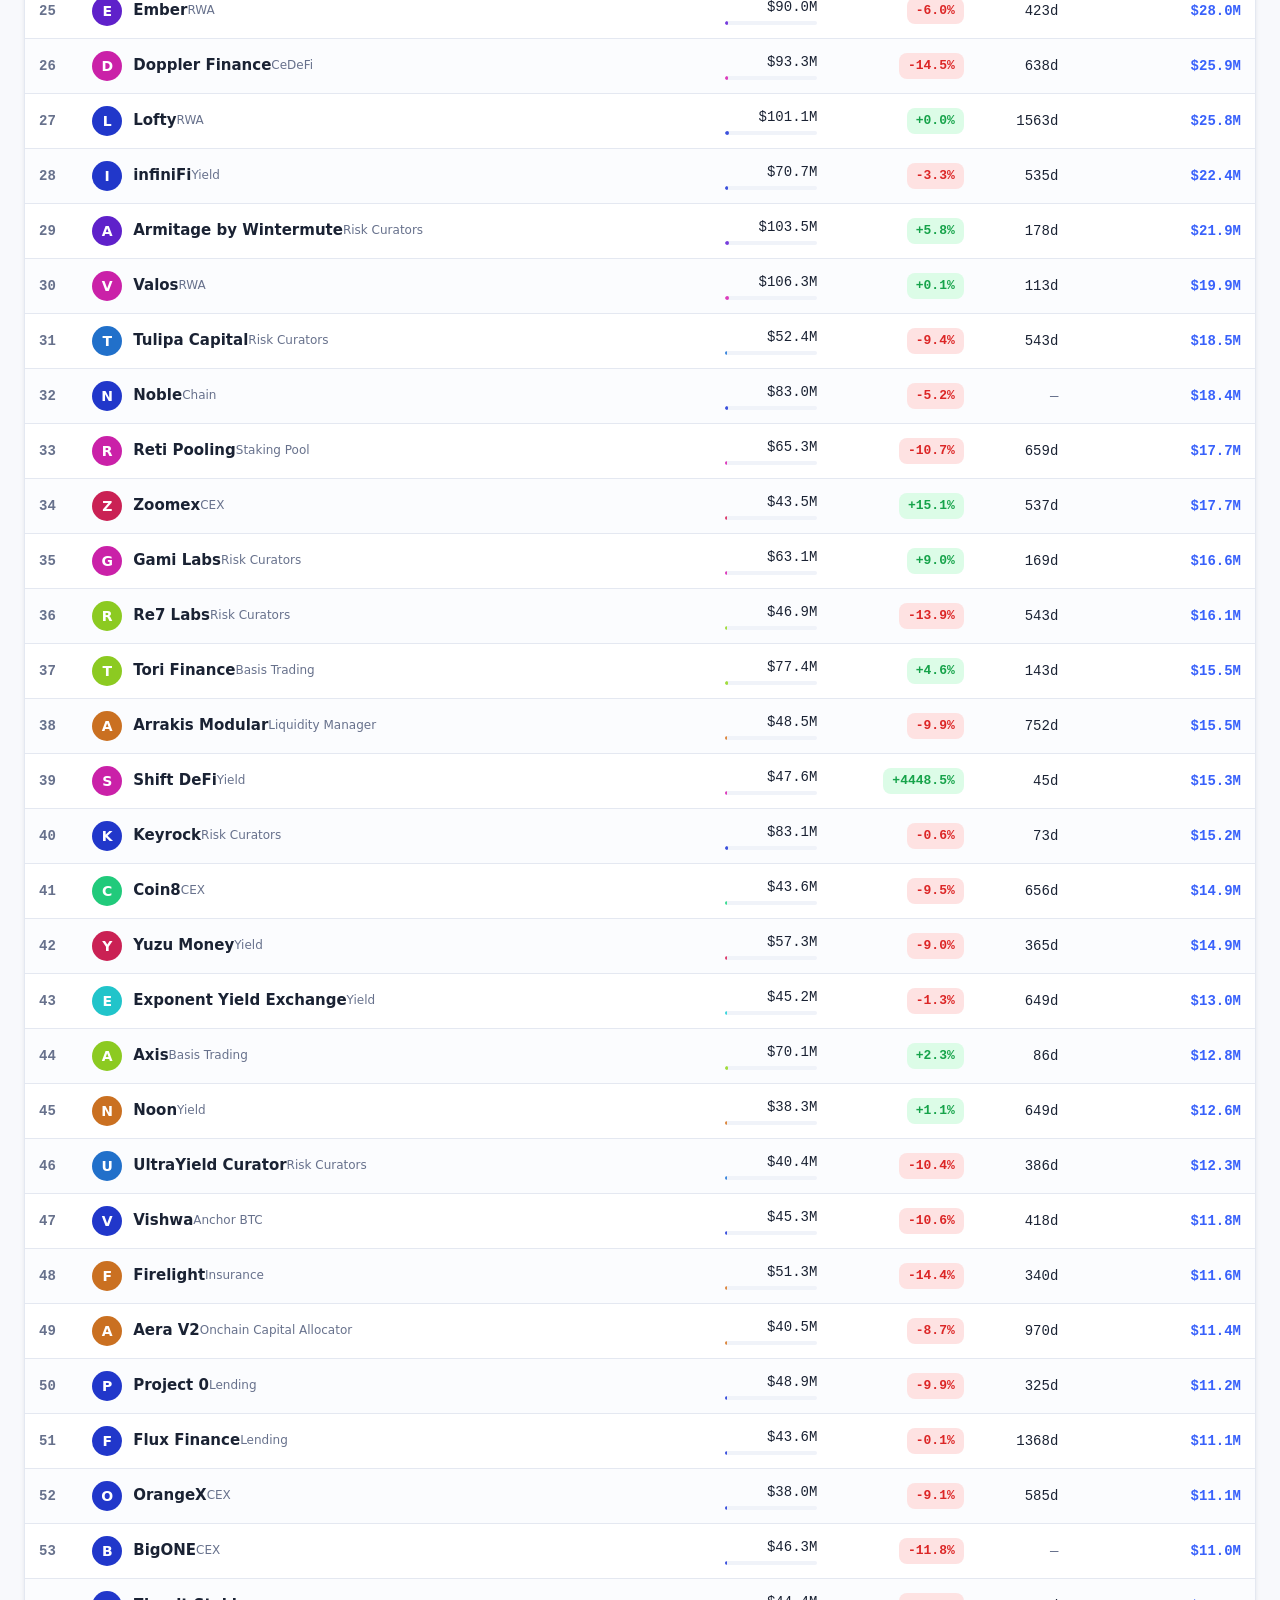
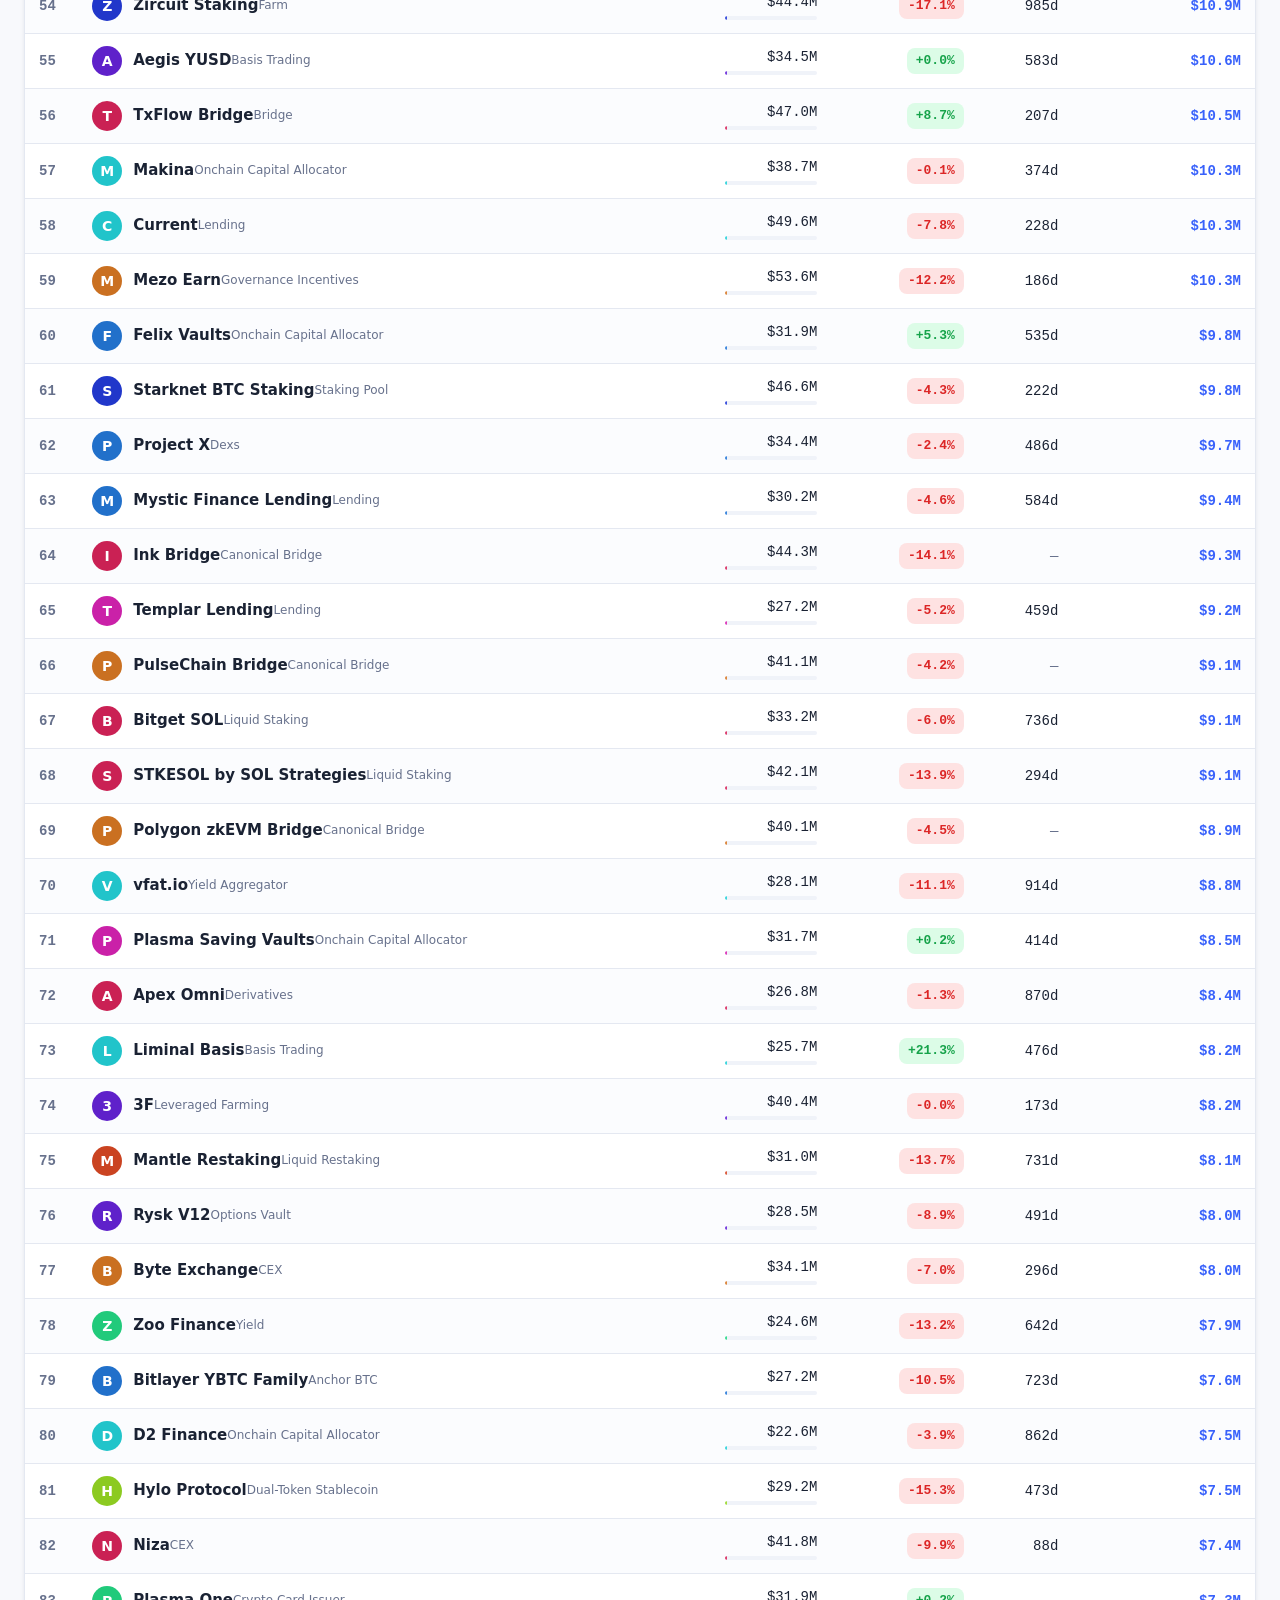
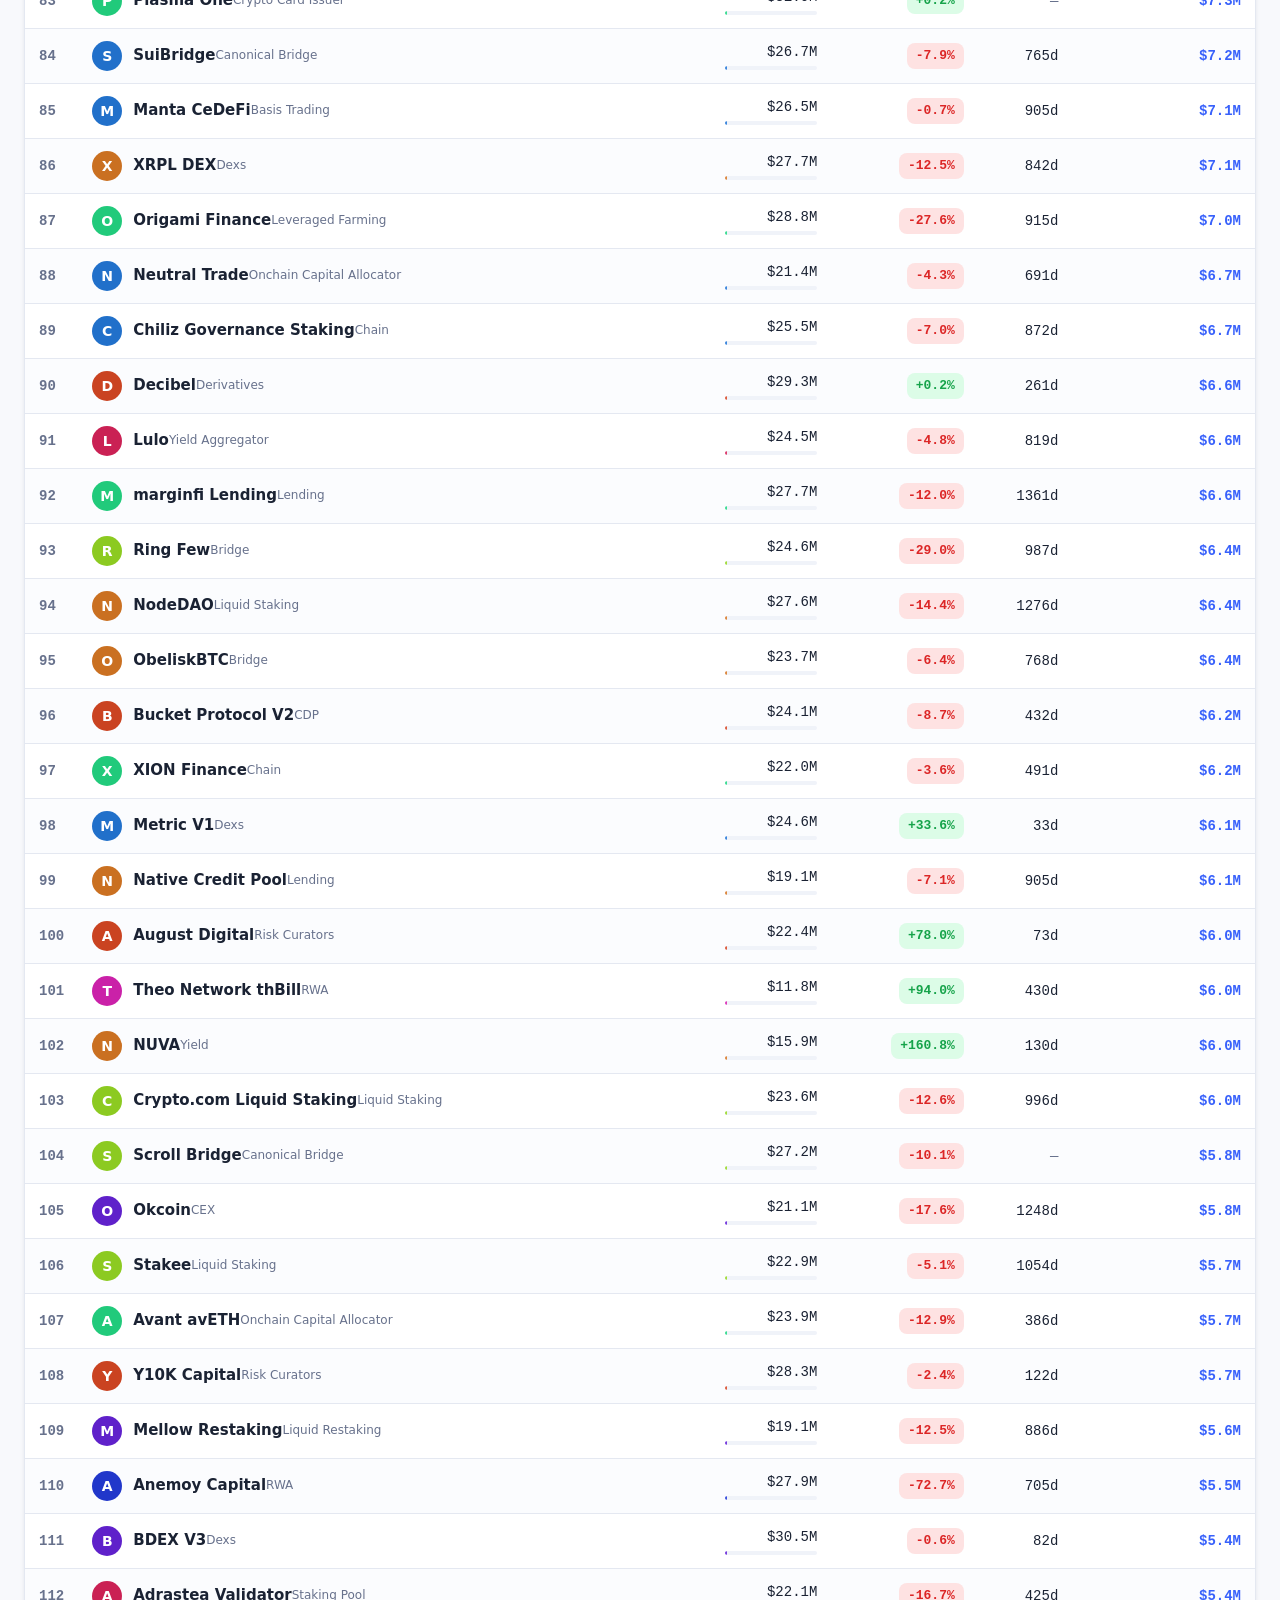
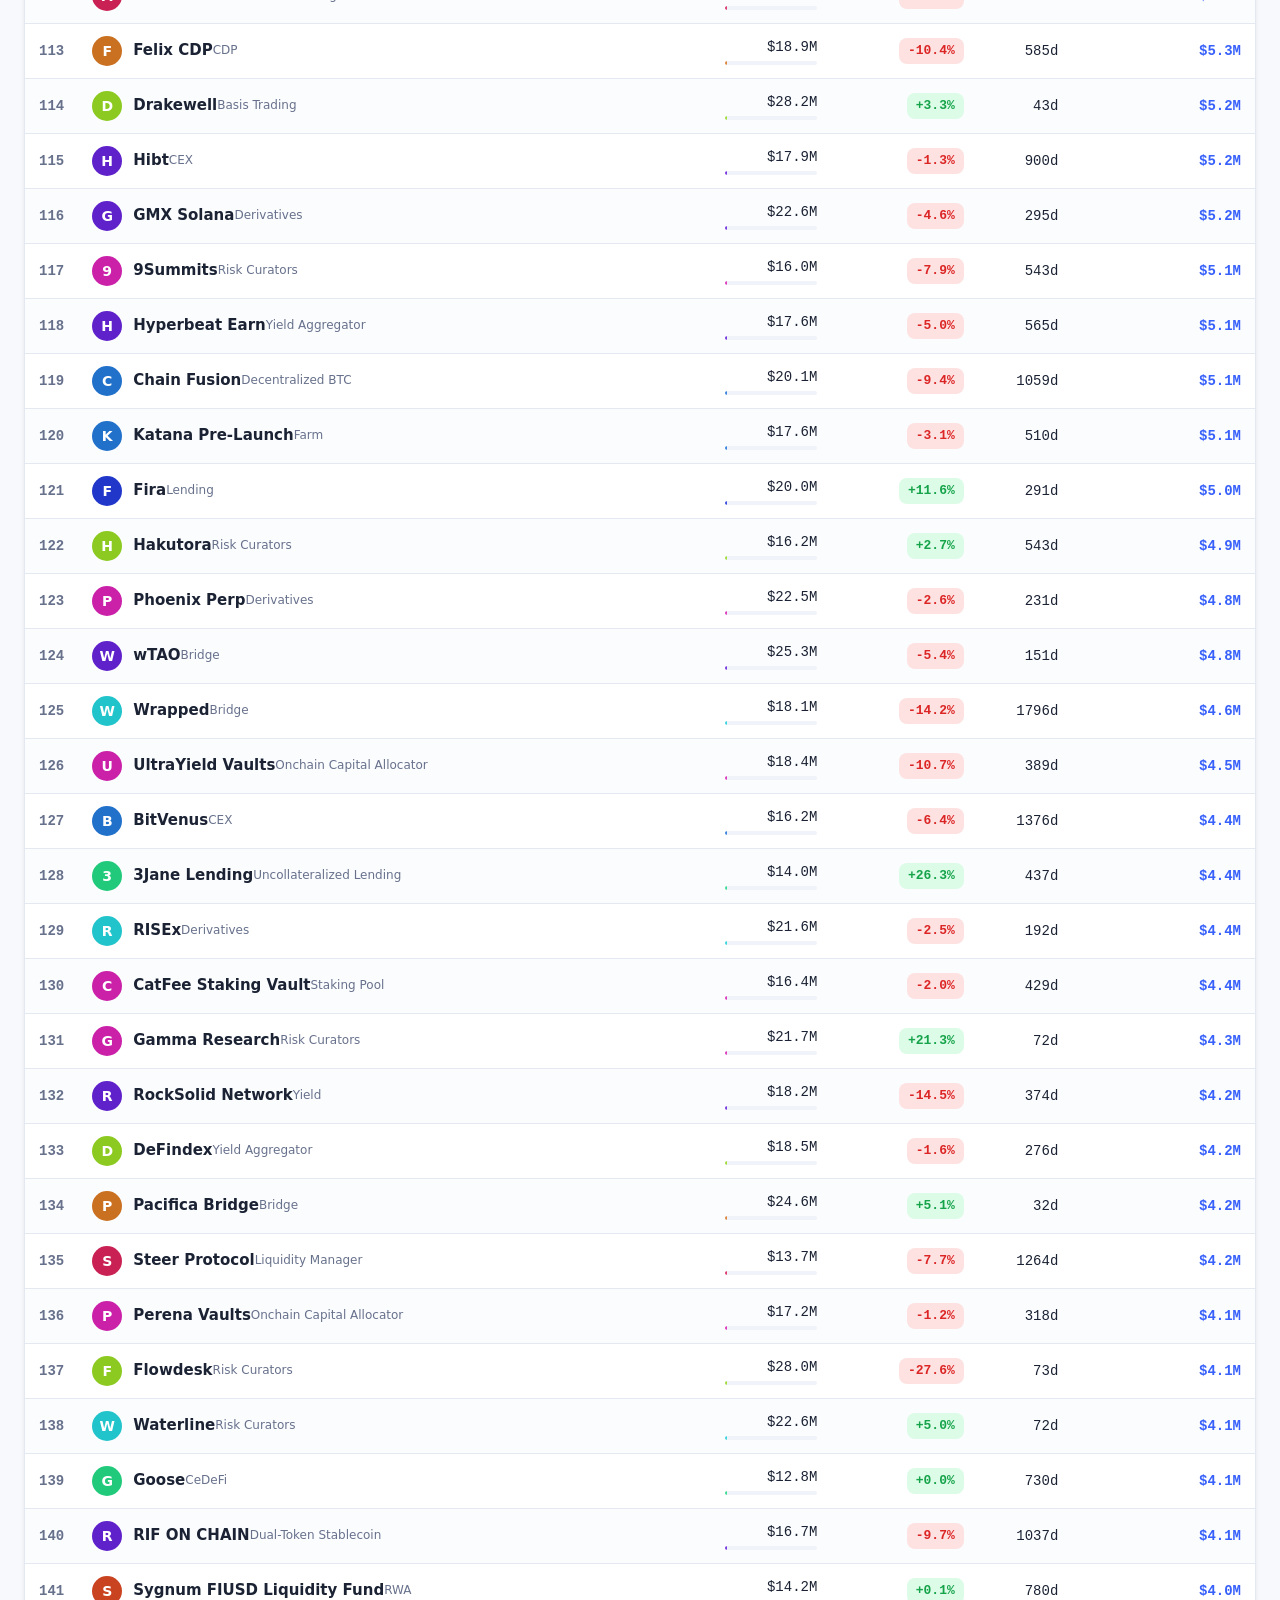
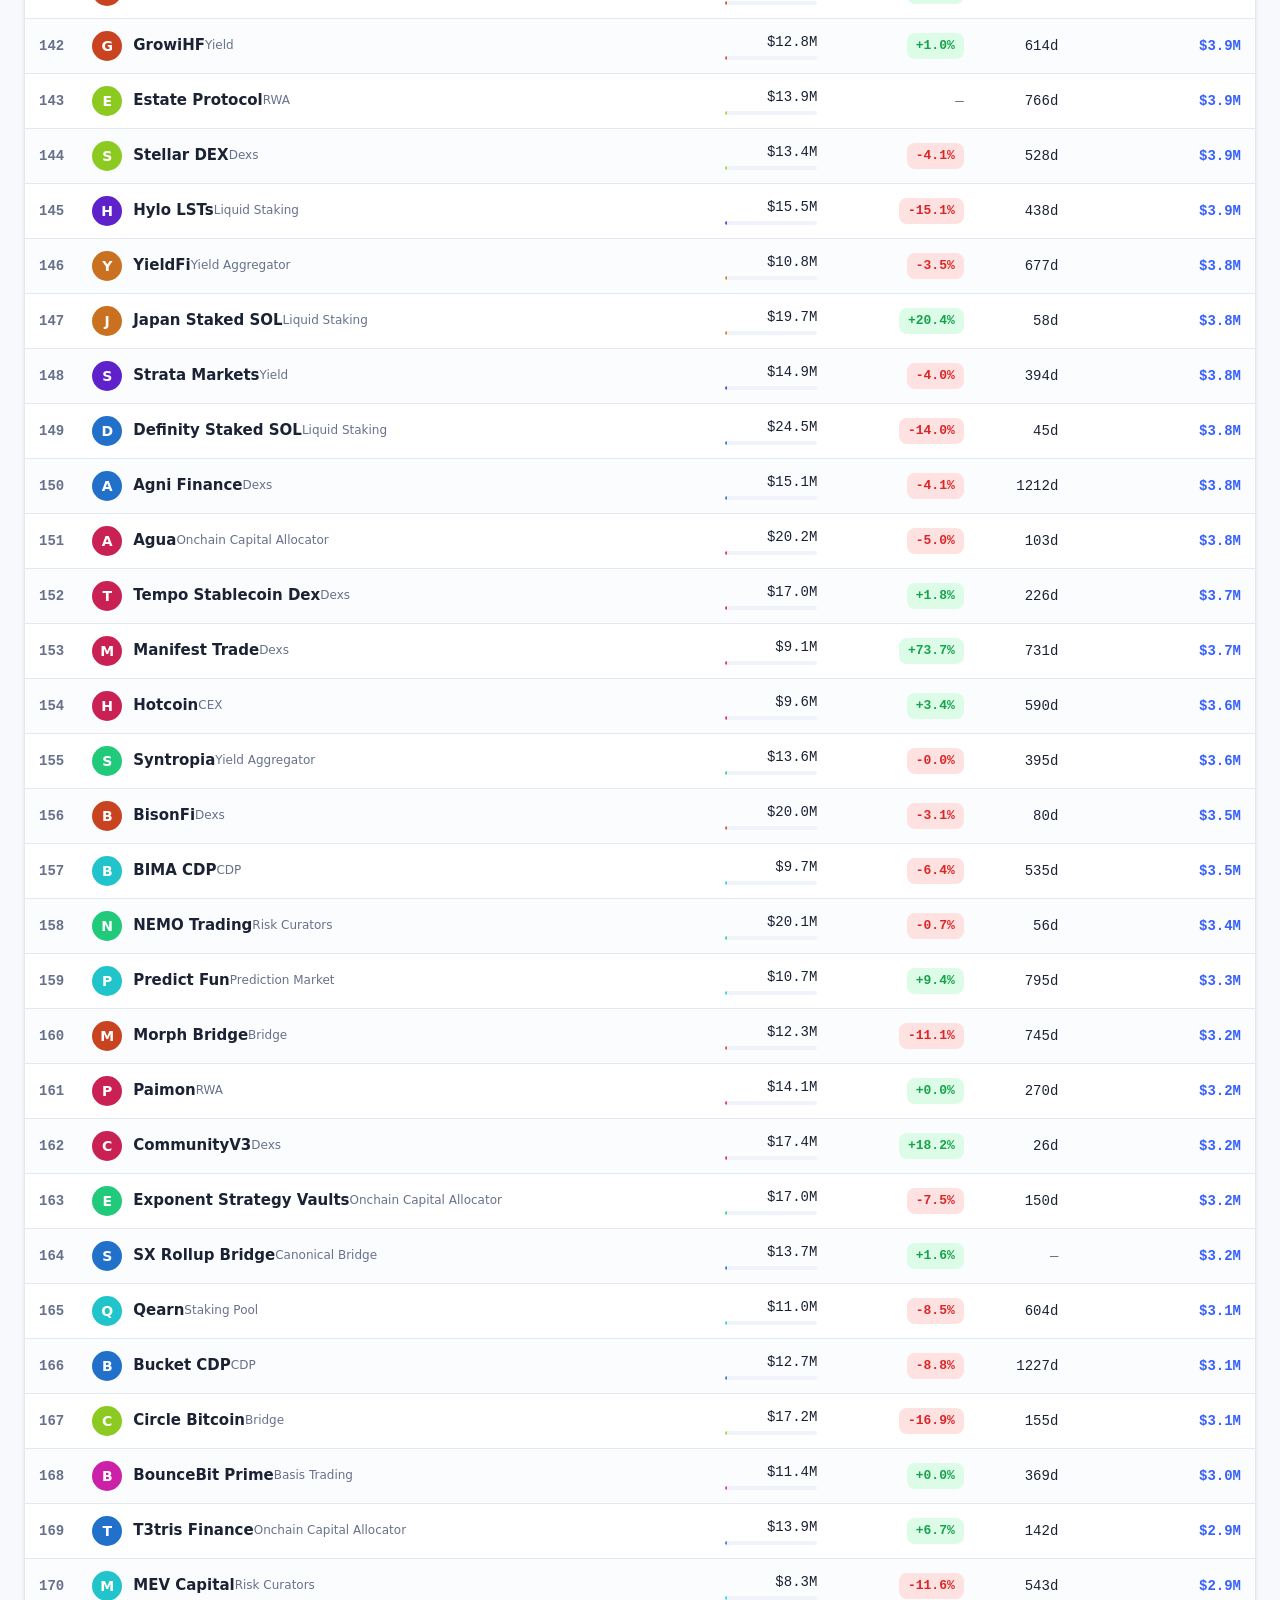
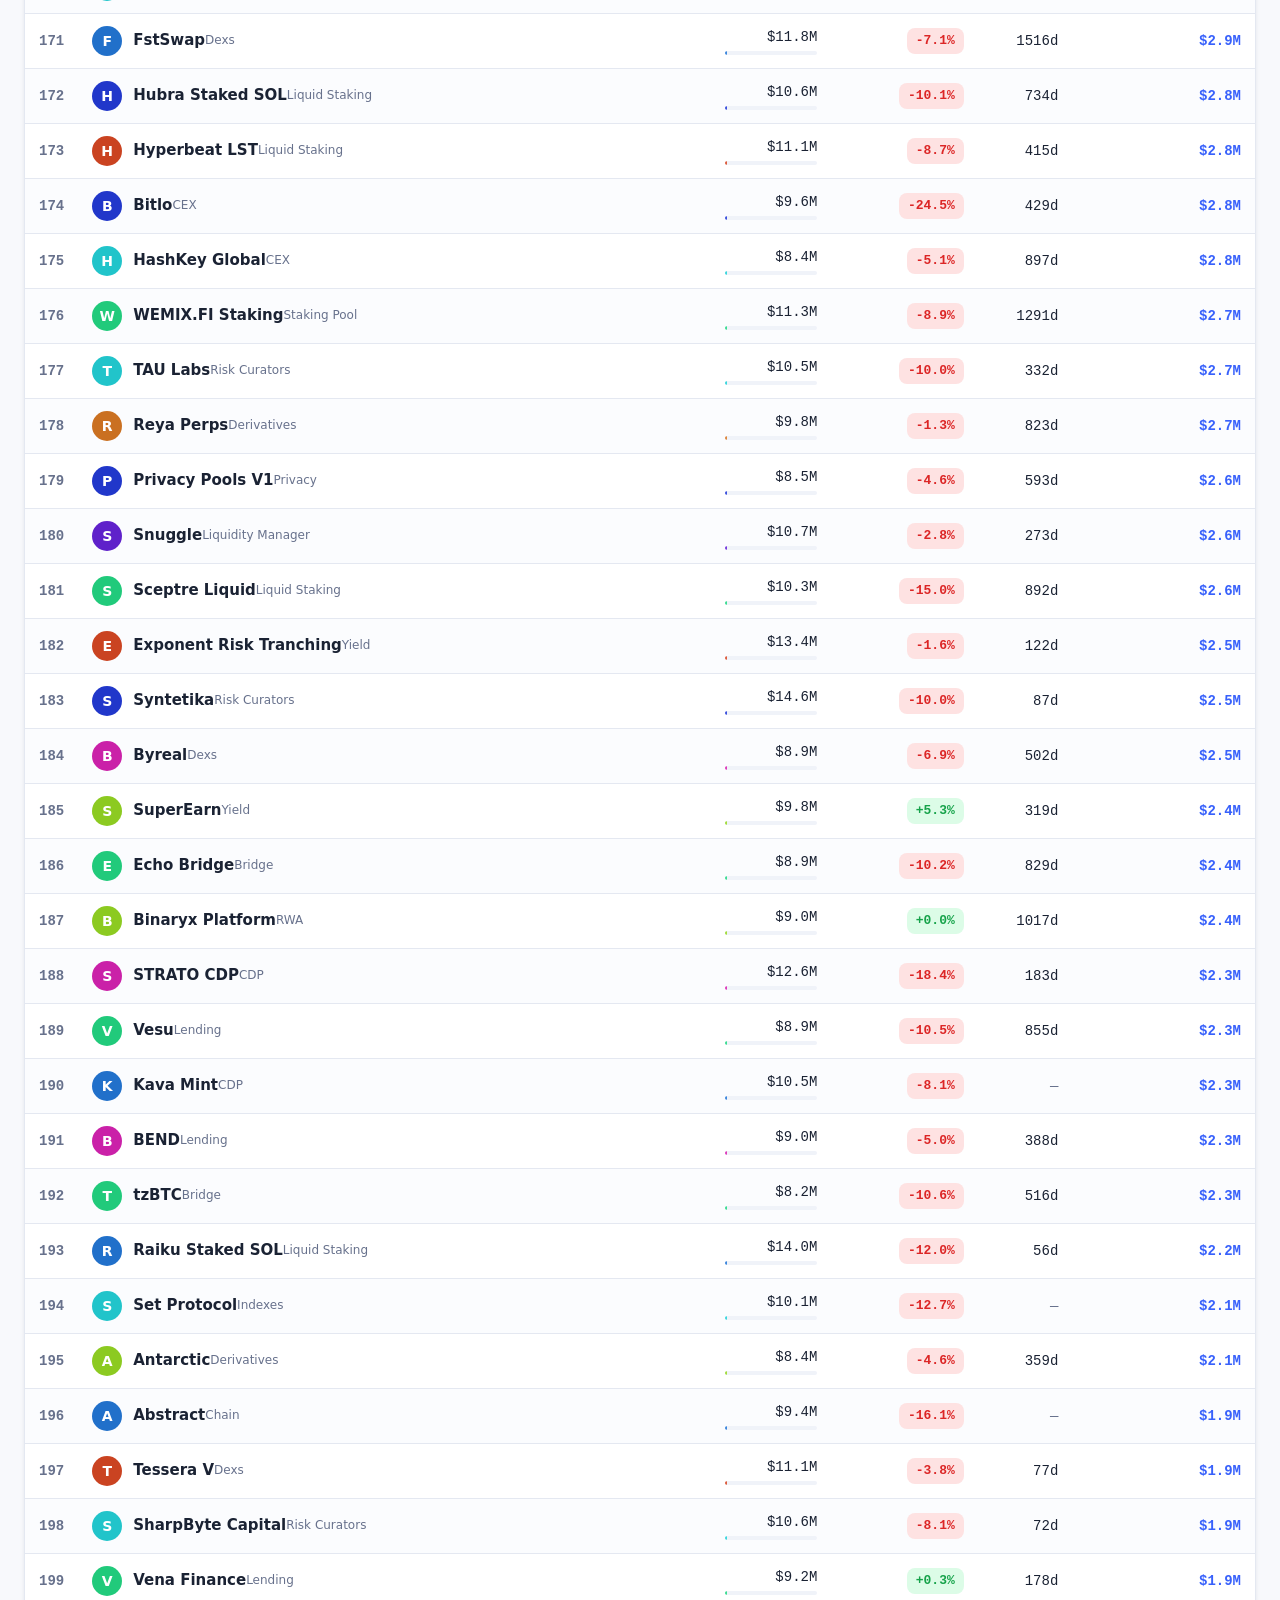
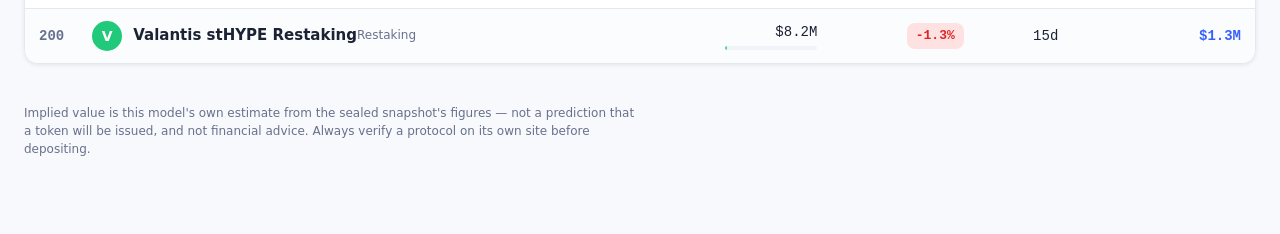
==== commit 47825af0: "copy cache-busted index to out" ====
--- a/out/dashboard/index.html
+++ b/out/dashboard/index.html
@@ -4,11 +4,11 @@
 <meta charset="utf-8">
 <meta name="viewport" content="width=device-width, initial-scale=1">
 <title>Token Radar — pre-token protocols ranked by implied value</title>
-<link rel="stylesheet" href="app.css">
+<link rel="stylesheet" href="app.css?v=5">
 </head>
 <body>
 <main id="board" tabindex="-1" aria-busy="true"></main>
-<script src="data.js"></script>
-<script src="app.js"></script>
+<script src="data.js?v=5"></script>
+<script src="app.js?v=5"></script>
 </body>
 </html>
--- a/out/dashboard/app.css
+++ b/out/dashboard/app.css
@@ -1,93 +1,149 @@
-/* Token Radar v3 — bright, modern dashboard theme. */
+/* Token Radar v5 — CMC-grade theme. */
 :root {
-  --bg: #f4f6fb;
+  --bg: #f8f9fc;
   --panel: #ffffff;
-  --ink: #17233b;
-  --dim: #5b6b85;
-  --line: #e3e8f2;
-  --accent: #2563eb;
-  --accent-soft: #dbeafe;
-  --gold: #b45309;
-  --gold-bg: #fef3c7;
-  --green: #059669;
-  --green-bg: #d1fae5;
+  --panel2: #f0f3f9;
+  --ink: #1a2233;
+  --dim: #67718c;
+  --line: #e4e8f1;
+  --accent: #3861fb;
+  --accent-soft: #e8eeff;
+  --gold: #f0b90b;
+  --green: #16a34a;
+  --green-bg: #dcfce7;
   --red: #dc2626;
   --red-bg: #fee2e2;
   --mono: ui-monospace, "SF Mono", Menlo, monospace;
   --sans: system-ui, -apple-system, "Segoe UI", sans-serif;
-  --shadow: 0 1px 3px rgba(23, 35, 59, 0.08), 0 4px 14px rgba(23, 35, 59, 0.06);
+  --shadow: 0 1px 4px rgba(23, 35, 59, 0.09);
 }
 * { box-sizing: border-box; }
 body { margin: 0; background: var(--bg); color: var(--ink); font: 400 15px/1.5 var(--sans); }
 
-.shell { max-width: 1240px; margin: 0 auto; padding: 20px 24px 64px; }
+.shell { max-width: 1320px; margin: 0 auto; padding: 16px 24px 64px; }
 
-/* Header band */
-.top {
-  display: flex; flex-wrap: wrap; align-items: baseline; justify-content: space-between; gap: 12px;
-  padding: 18px 0 14px; border-bottom: 2px solid var(--accent); margin-bottom: 4px;
+/* Header */
+.top { display: flex; flex-wrap: wrap; align-items: center; justify-content: space-between; gap: 12px; padding: 8px 0 16px; }
+.brand { font-family: var(--sans); font-size: 19px; font-weight: 800; letter-spacing: -0.01em; display: flex; align-items: center; gap: 8px; }
+.brand .mark { color: var(--accent); font-size: 21px; }
+.meta { color: var(--dim); font-size: 12.5px; }
+
+/* Market bar — the CMC strip of global figures */
+.marketbar {
+  display: flex; flex-wrap: wrap; gap: 10px 36px;
+  background: var(--panel); border: 1px solid var(--line); border-radius: 14px;
+  padding: 14px 20px; margin-bottom: 18px; box-shadow: var(--shadow);
 }
-.brand { font-family: var(--mono); font-size: 15px; font-weight: 700; color: var(--accent); letter-spacing: 0.06em; }
-.brand .dot { color: var(--gold); }
-.meta { color: var(--dim); font-size: 13px; }
-
-/* Summary stat cards */
-.facts { display: grid; grid-template-columns: repeat(auto-fit, minmax(150px, 1fr)); gap: 12px; padding: 18px 0; }
-.fact { background: var(--panel); border: 1px solid var(--line); border-radius: 12px; padding: 14px 16px; box-shadow: var(--shadow); }
-.fact b { display: block; font-family: var(--mono); font-size: 22px; color: var(--accent); }
-.fact span { font-size: 12px; color: var(--dim); text-transform: uppercase; letter-spacing: 0.05em; }
+.mitem span { display: block; font-size: 11.5px; color: var(--dim); text-transform: uppercase; letter-spacing: 0.06em; }
+.mitem b { font-family: var(--mono); font-size: 17px; font-variant-numeric: tabular-nums; }
 
 /* Controls */
-.controls { display: flex; flex-wrap: wrap; gap: 10px; padding: 6px 0 14px; align-items: center; }
-.controls input, .controls select {
+.controls { display: flex; flex-wrap: wrap; gap: 10px; padding-bottom: 14px; align-items: center; }
+.search { position: relative; flex: 1; min-width: 200px; max-width: 380px; }
+.search .sicon { position: absolute; left: 12px; top: 50%; transform: translateY(-50%); color: var(--dim); font-size: 17px; }
+.search input {
+  width: 100%; background: var(--panel); color: var(--ink); border: 1px solid var(--line);
+  border-radius: 10px; padding: 10px 14px 10px 36px; font: inherit;
+}
+.controls select {
   background: var(--panel); color: var(--ink); border: 1px solid var(--line);
-  border-radius: 8px; padding: 9px 14px; font: inherit; box-shadow: var(--shadow);
+  border-radius: 10px; padding: 10px 14px; font: inherit;
 }
 .controls input:focus, .controls select:focus { outline: 2px solid var(--accent); outline-offset: -1px; }
-.controls .meta { margin-left: auto; }
 
 /* Table */
-table { width: 100%; border-collapse: separate; border-spacing: 0; background: var(--panel); border-radius: 12px; overflow: hidden; box-shadow: var(--shadow); border: 1px solid var(--line); }
+.tablewrap { background: var(--panel); border: 1px solid var(--line); border-radius: 14px; overflow-x: auto; box-shadow: var(--shadow); }
+table { width: 100%; border-collapse: collapse; font-size: 14px; min-width: 780px; }
 th {
-  text-align: left; color: var(--dim); font-weight: 600; font-size: 12px; text-transform: uppercase;
-  letter-spacing: 0.06em; padding: 12px 14px; border-bottom: 2px solid var(--line);
-  background: var(--panel); cursor: pointer; user-select: none; white-space: nowrap; position: sticky; top: 0;
+  text-align: left; color: var(--dim); font-weight: 600; font-size: 11.5px; text-transform: uppercase;
+  letter-spacing: 0.06em; padding: 12px 14px; background: var(--panel);
+  border-bottom: 1px solid var(--line); cursor: pointer; user-select: none; white-space: nowrap;
+  position: sticky; top: 0; z-index: 2;
 }
 th:hover { color: var(--accent); }
 th.sorted { color: var(--accent); }
-th .arrow { font-size: 10px; margin-left: 3px; }
-td { padding: 11px 14px; border-bottom: 1px solid var(--line); vertical-align: top; }
-tr.row:last-child td { border-bottom: none; }
+td { padding: 12px 14px; border-bottom: 1px solid var(--line); vertical-align: middle; }
+tbody tr:last-child td { border-bottom: none; }
+tbody tr:nth-child(even) td { background: #fbfcfe; }
 tr.row:hover td { background: var(--accent-soft); cursor: pointer; }
-tr.top3 td:first-child { box-shadow: inset 3px 0 0 var(--gold); }
-.rank { font-family: var(--mono); color: var(--dim); font-weight: 700; }
-tr.top3 .rank { color: var(--gold); }
-td.num { font-family: var(--mono); text-align: right; white-space: nowrap; }
-td .name { font-weight: 600; }
-td .sub { display: block; font-size: 12px; color: var(--dim); margin-top: 2px; }
-.iv { font-weight: 700; color: var(--accent); }
+td.rank { font-family: var(--mono); color: var(--dim); font-weight: 700; width: 44px; font-variant-numeric: tabular-nums; }
+tr.top3 td.rank { color: #b8860b; }
+td .name { font-weight: 600; font-size: 15px; }
+td .sub { display: block; font-size: 12px; color: var(--dim); }
+.dim { color: var(--dim); }
+td.num { font-family: var(--mono); text-align: right; white-space: nowrap; font-variant-numeric: tabular-nums; }
+th.num { text-align: right; }
 
-.chip { display: inline-block; background: var(--accent-soft); color: var(--accent); border-radius: 10px; padding: 1px 9px; font-size: 12px; margin-right: 4px; white-space: nowrap; }
-.up { color: var(--green); font-weight: 600; }
-.down { color: var(--red); font-weight: 600; }
+/* Coin logo circle */
+.logo {
+  display: inline-flex; align-items: center; justify-content: center; flex-shrink: 0;
+  width: 30px; height: 30px; border-radius: 50%; color: #fff; font-weight: 700; font-size: 14px;
+  margin-right: 11px; vertical-align: middle;
+}
+.logo.big { width: 52px; height: 52px; font-size: 24px; margin: 0 14px 0 0; }
+.cell-name { white-space: nowrap; }
+.cell-name > span { display: inline-flex; align-items: center; }
+
+/* TVL share bar */
+.tvlwrap { display: flex; flex-direction: column; align-items: flex-end; gap: 3px; }
+.tvlbar { width: 92px; height: 4px; background: var(--panel2); border-radius: 2px; overflow: hidden; }
+.tvlbar i { display: block; height: 100%; border-radius: 2px; }
+
+.badge { display: inline-block; border-radius: 8px; padding: 3px 9px; font-family: var(--mono); font-size: 13px; font-weight: 600; }
+.badge.up { color: var(--green); background: var(--green-bg); }
+.badge.down { color: var(--red); background: var(--red-bg); }
+.iv { color: var(--accent); font-weight: 700; }
 
 /* Detail view */
 .detail { background: var(--panel); border: 1px solid var(--line); border-radius: 16px; padding: 28px; box-shadow: var(--shadow); margin-top: 8px; }
-.detail h2 { font-size: 26px; margin: 0 0 4px; }
-.detail .meta { margin-bottom: 18px; }
+.dhead { display: flex; align-items: center; margin-bottom: 16px; }
+.dhead h2 { font-size: 25px; margin: 0; }
+.dhead .meta { margin: 2px 0 0; }
 .detail .grid { display: grid; grid-template-columns: repeat(auto-fit, minmax(150px, 1fr)); gap: 12px; margin: 18px 0; }
-.detail .fact b { font-size: 19px; }
-.detail h3 { font-size: 16px; margin: 22px 0 10px; color: var(--ink); border-bottom: 1px solid var(--line); padding-bottom: 6px; }
+.fact { background: var(--panel); border: 1px solid var(--line); border-radius: 12px; padding: 14px 16px; display: flex; gap: 13px; align-items: center; }
+.fact .tile { width: 42px; height: 42px; border-radius: 11px; display: flex; align-items: center; justify-content: center; font-size: 20px; flex-shrink: 0; }
+.tile.blue { background: var(--accent-soft); }
+.tile.gold { background: #fef3c7; }
+.tile.green { background: var(--green-bg); }
+.tile.purple { background: #f1e8ff; }
+.fact b { display: block; font-family: var(--mono); font-size: 18px; line-height: 1.25; font-variant-numeric: tabular-nums; }
+.fact span { font-size: 11.5px; color: var(--dim); text-transform: uppercase; letter-spacing: 0.05em; }
+.detail h3 { font-size: 16px; margin: 22px 0 10px; border-bottom: 1px solid var(--line); padding-bottom: 6px; }
 .steps { margin: 0; padding-left: 22px; }
 .steps li { margin-bottom: 10px; }
-.back { background: var(--panel); border: 1px solid var(--line); color: var(--accent); border-radius: 8px; padding: 8px 16px; cursor: pointer; font: inherit; margin-bottom: 14px; }
-.back:hover { background: var(--accent-soft); }
+.back { background: var(--panel); border: 1px solid var(--line); color: var(--ink); border-radius: 8px; padding: 8px 16px; cursor: pointer; font: inherit; margin-bottom: 14px; }
+.back:hover { background: var(--panel2); }
 
 .foot { color: var(--dim); font-size: 12px; padding-top: 28px; max-width: 80ch; }
 
-@media (max-width: 720px) {
-  .shell { padding: 12px 12px 48px; }
+/* Mobile: card layout */
+@media (max-width: 760px) {
+  .shell { padding: 10px 12px 48px; }
+  .marketbar { gap: 8px 20px; padding: 12px 14px; }
+  .mitem { min-width: 40%; }
+  .tablewrap { background: none; border: none; box-shadow: none; overflow: visible; }
+  table, thead, tbody, tr, td { display: block; width: 100%; min-width: 0 !important; }
+  thead { display: none; }
+  tr.row {
+    background: var(--panel); border: 1px solid var(--line); border-radius: 14px;
+    margin-bottom: 10px; padding: 12px 14px; box-shadow: var(--shadow);
+    display: grid; grid-template-columns: auto 1fr auto; grid-template-areas:
+      "rank name iv"
+      "stats stats stats";
+    gap: 4px 12px; align-items: center;
+  }
+  tr.row:hover td { background: none; }
+  tbody tr:nth-child(even) td { background: none; }
+  td { border: none; padding: 0; min-width: 0; }
+  td.rank { grid-area: rank; font-size: 15px; }
+  td.cell-name { grid-area: name; white-space: normal; min-width: 0; }
+  td.cell-name > span { min-width: 0; }
+  td.cell-name .name { white-space: normal; word-break: break-word; display: block; }
+  td.cell-name .sub { white-space: normal; }
+  td.cell-iv { grid-area: iv; text-align: right; }
+  td.cell-tvl { grid-area: stats; }
+  .tvlwrap { flex-direction: row; align-items: center; justify-content: flex-start; gap: 10px; }
+  .tvlbar { flex: 1; }
   .detail { padding: 18px; }
-  table { font-size: 13px; }
-  td, th { padding: 8px 8px; }
+  .dhead { align-items: flex-start; }
 }
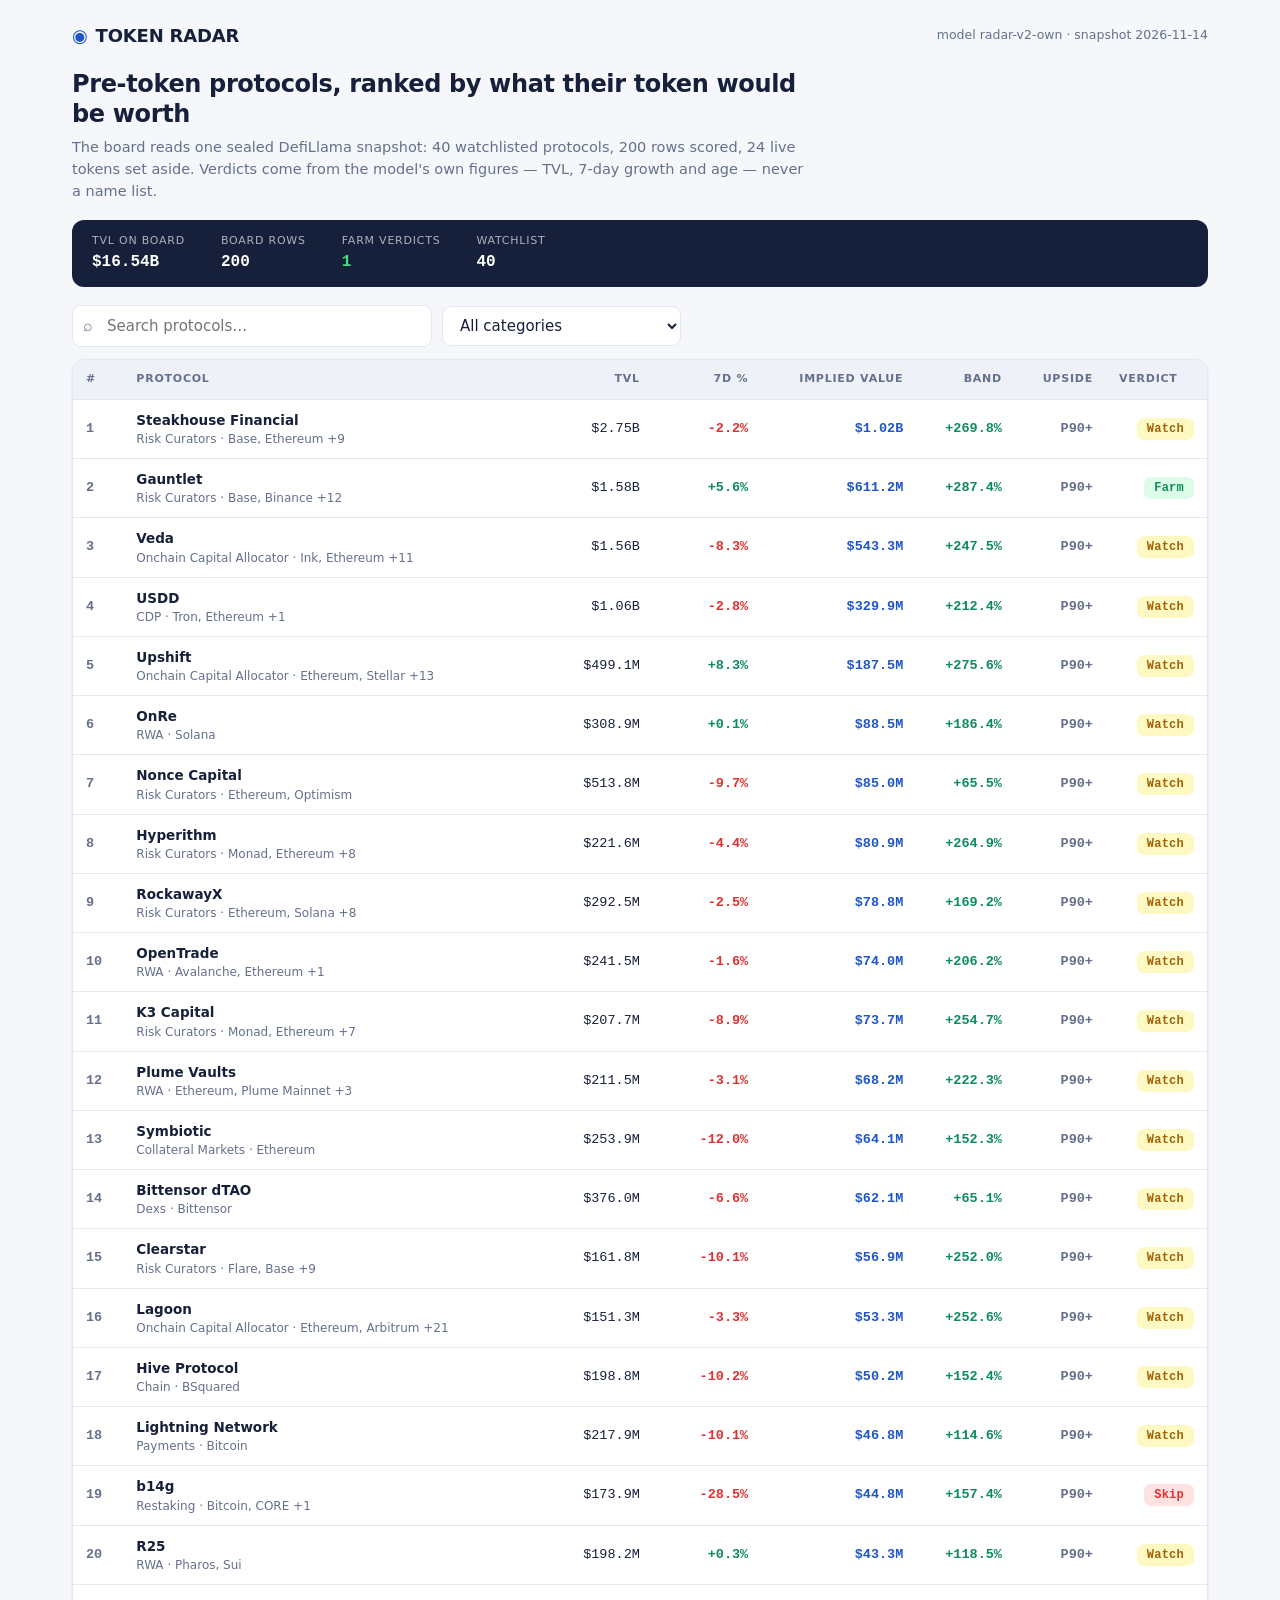
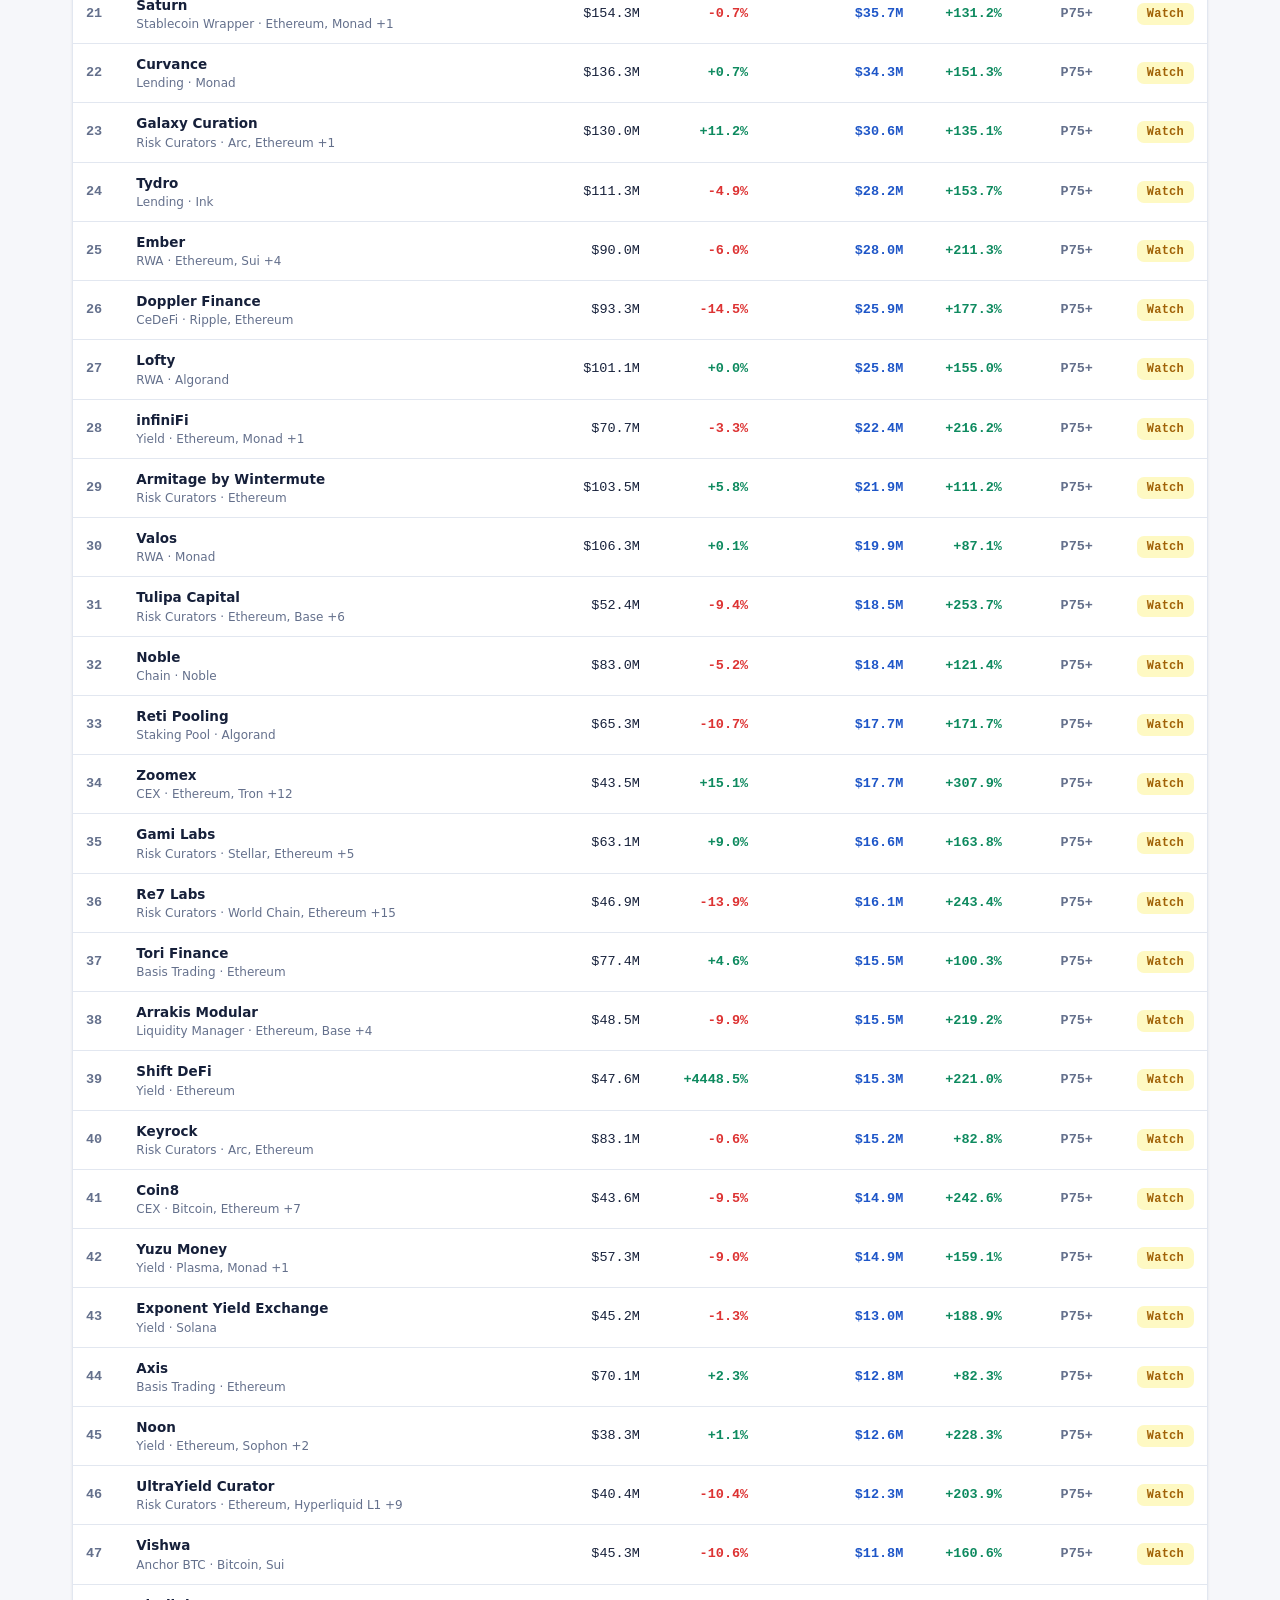
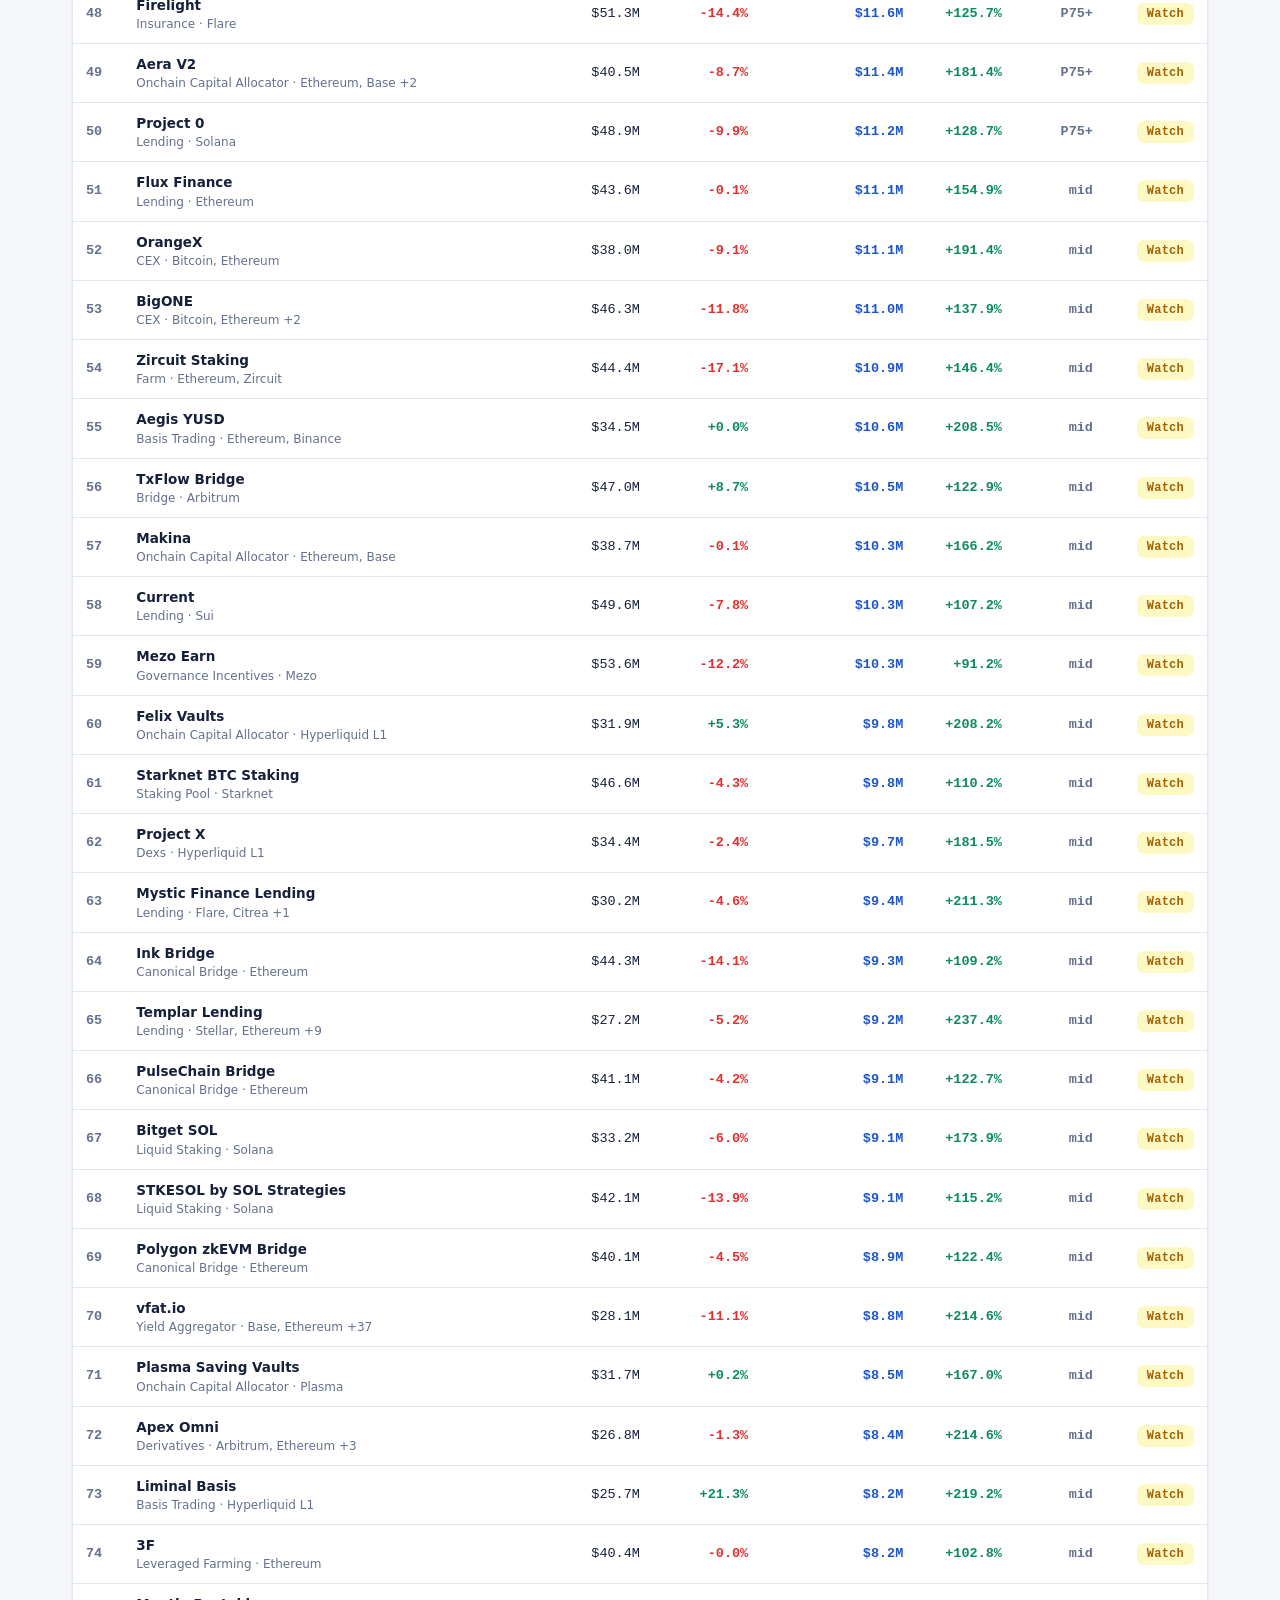
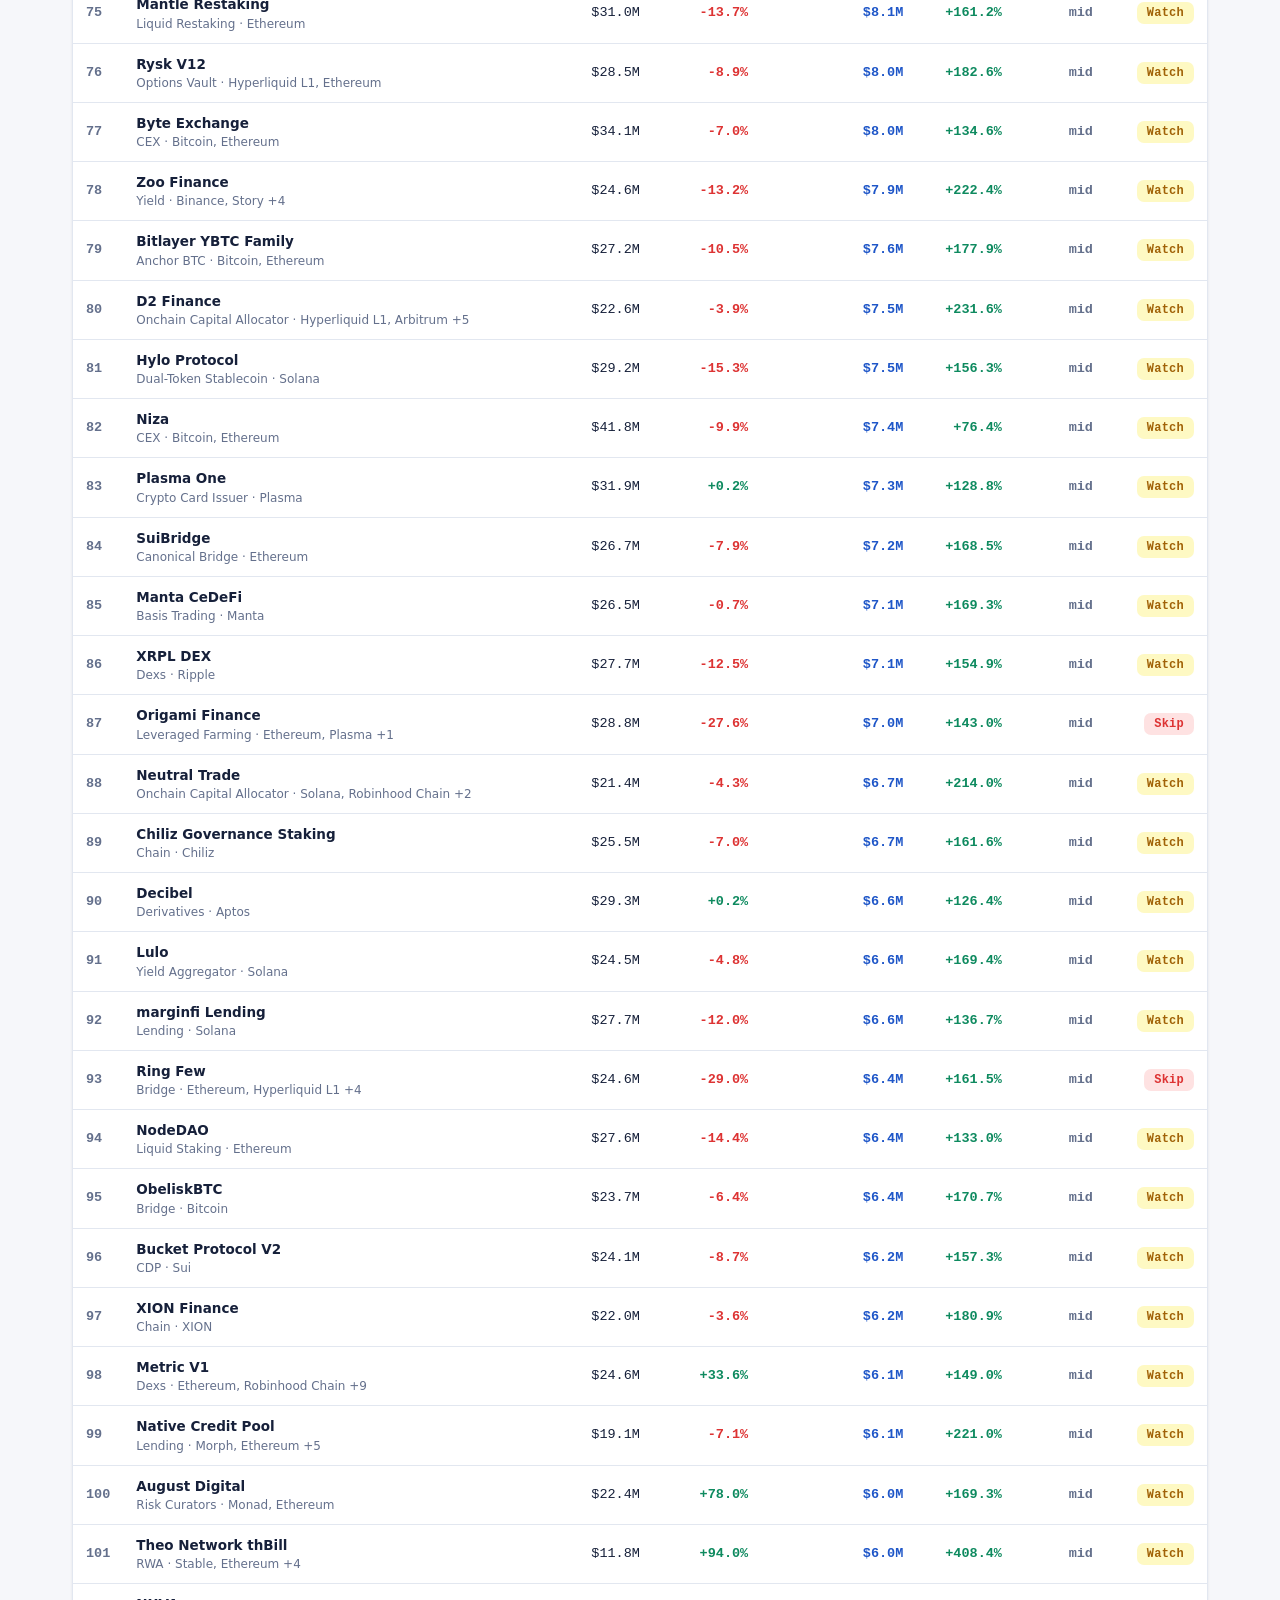
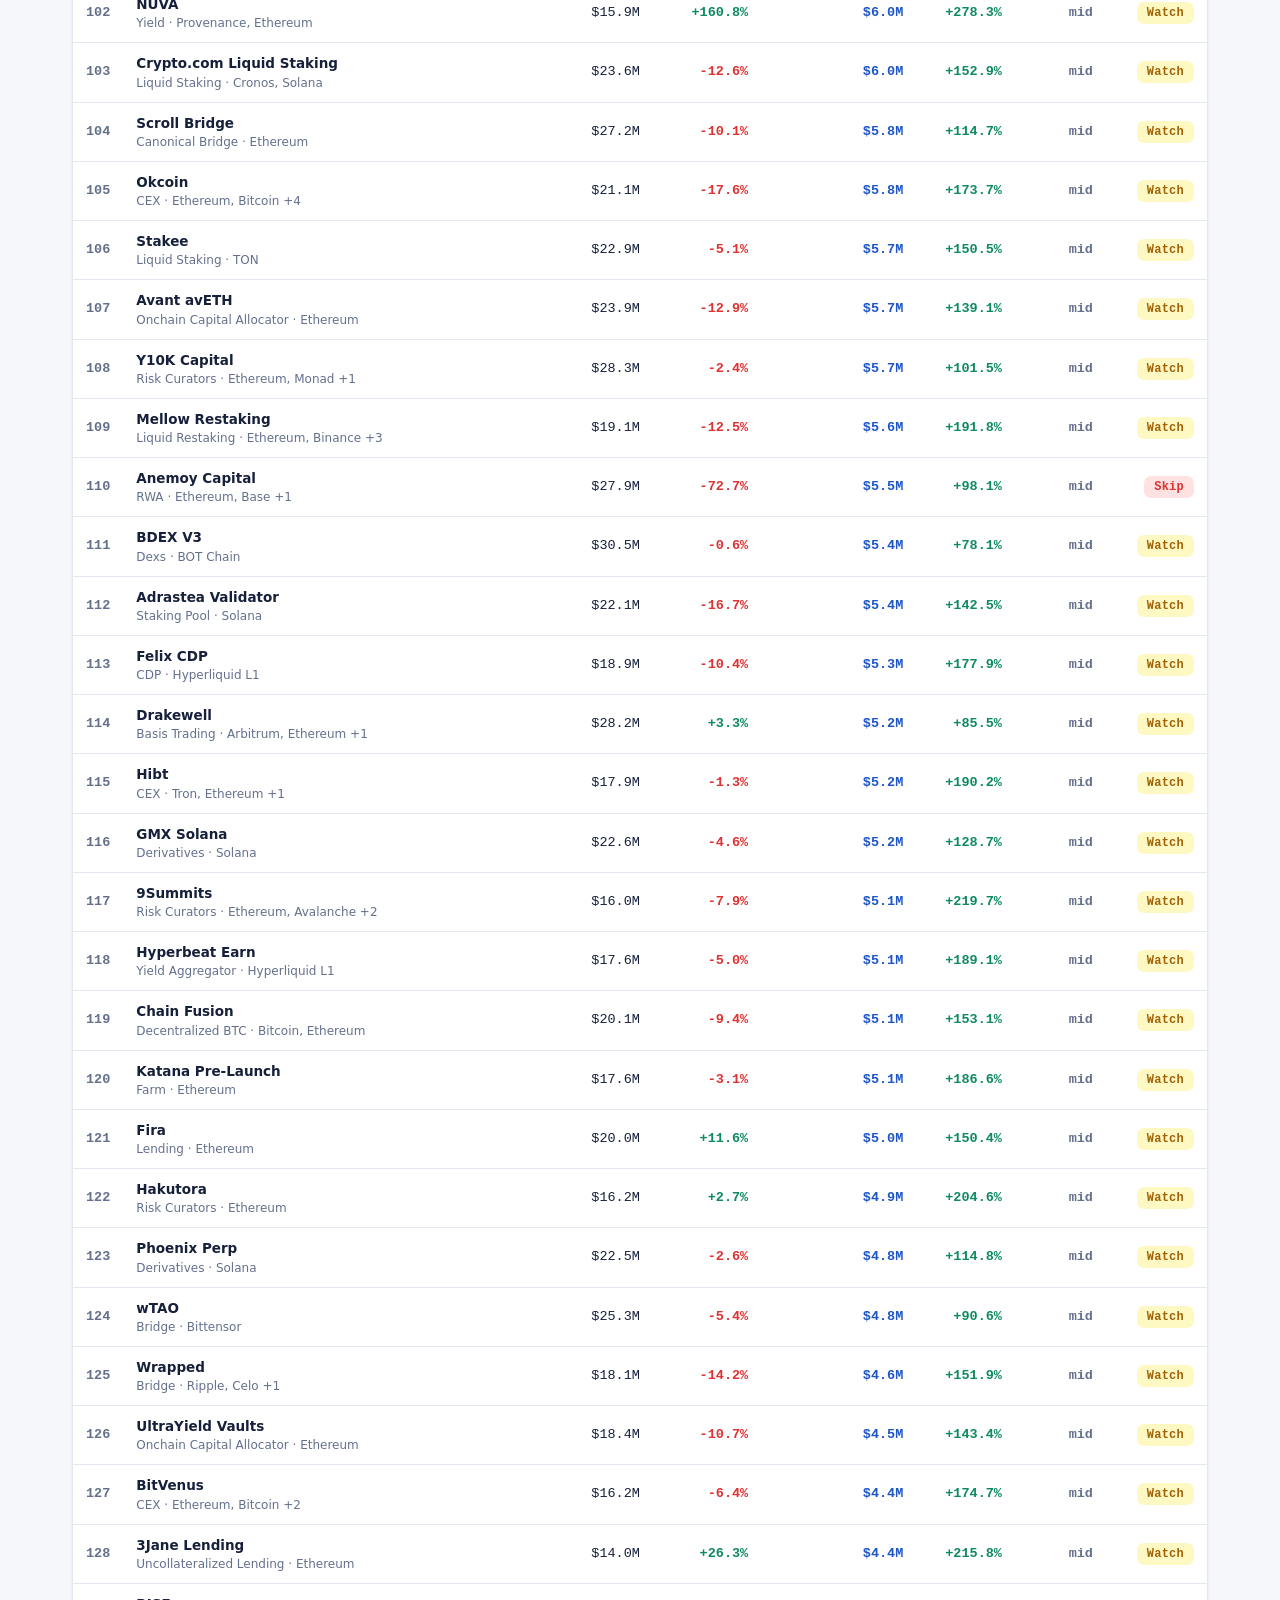
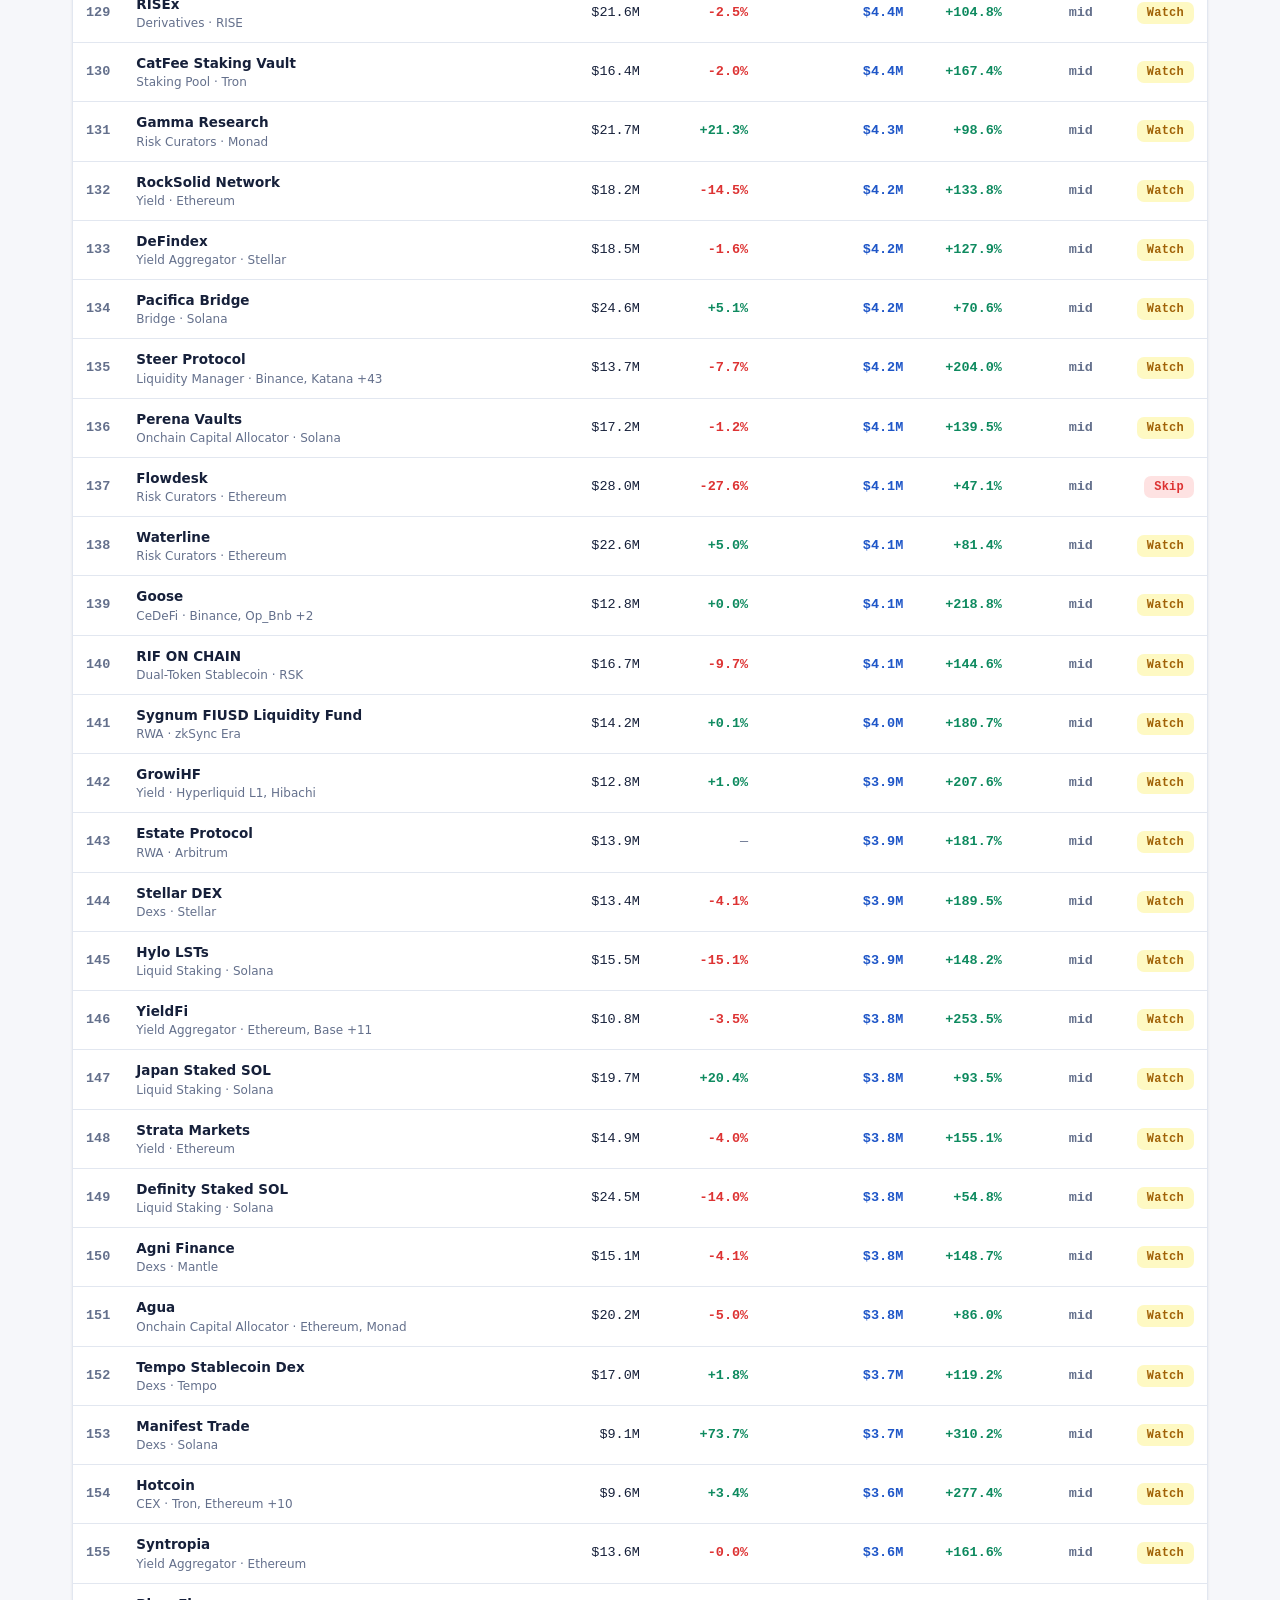
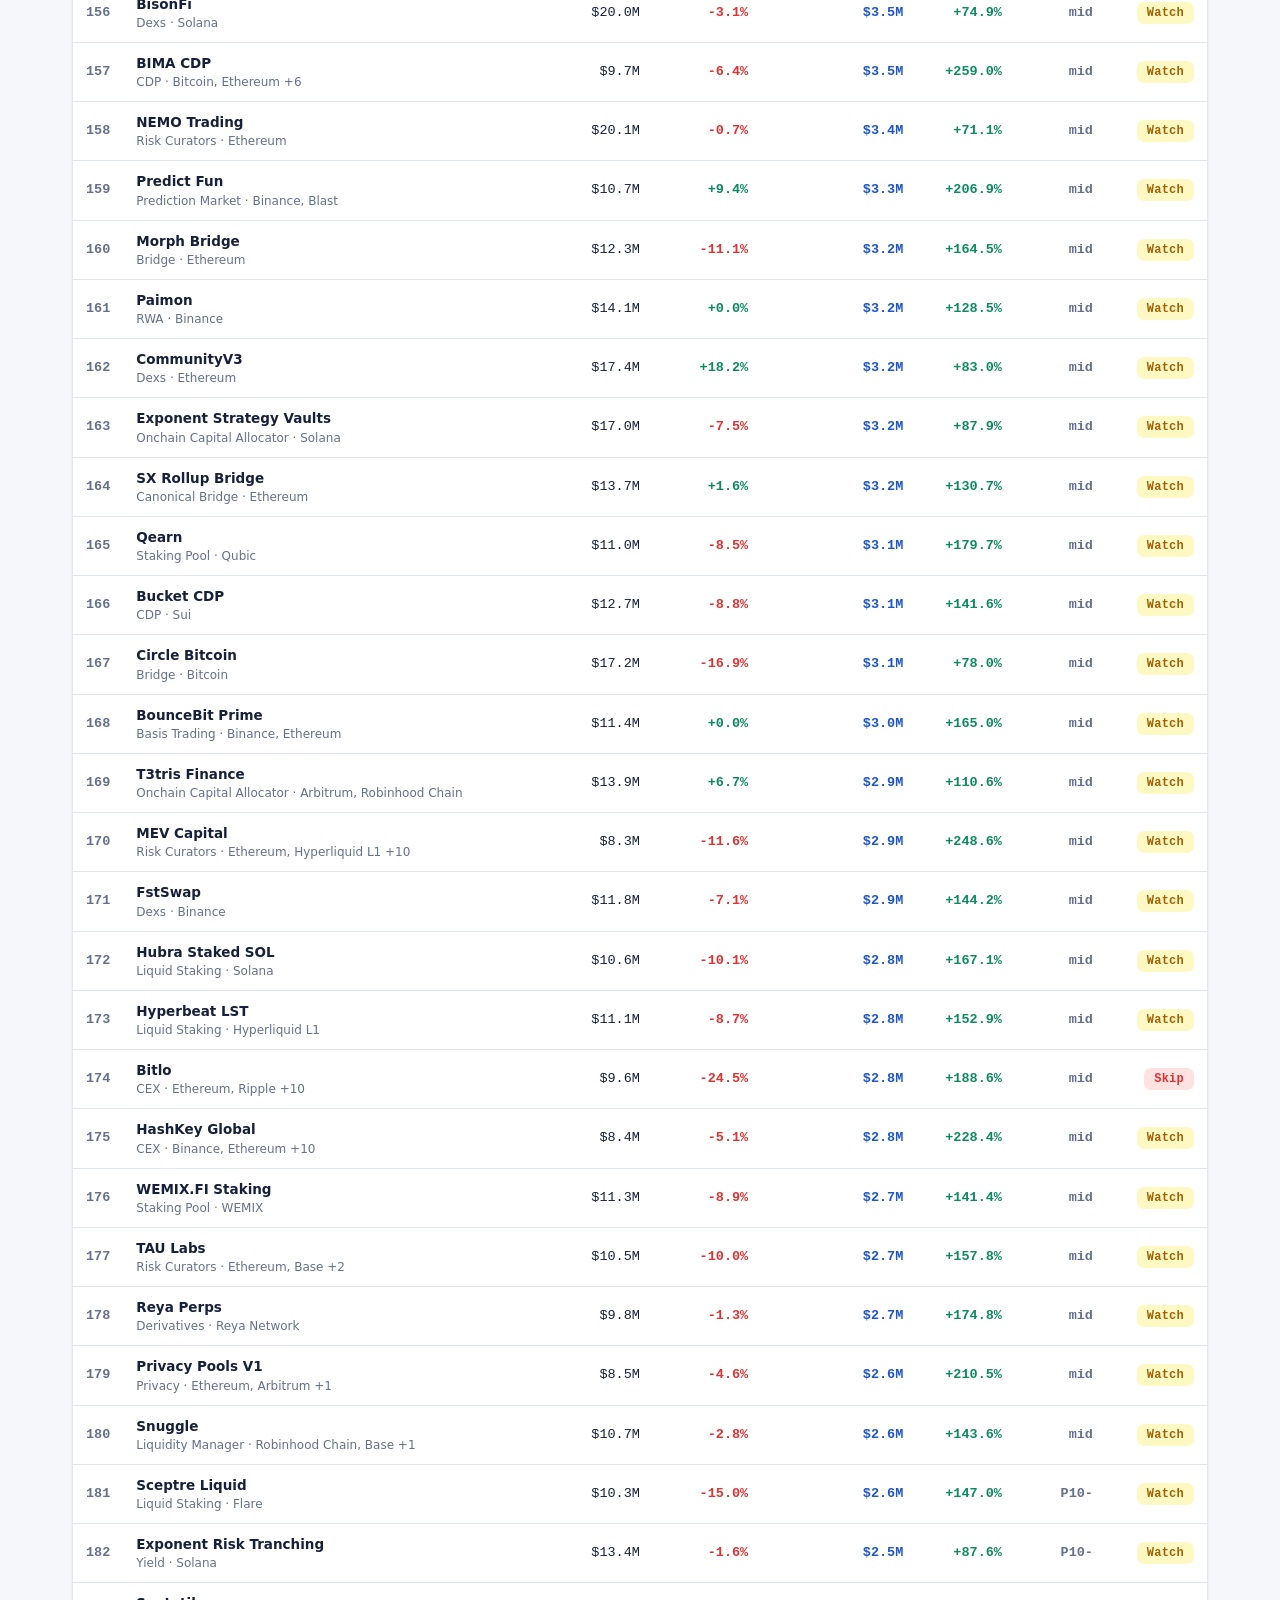
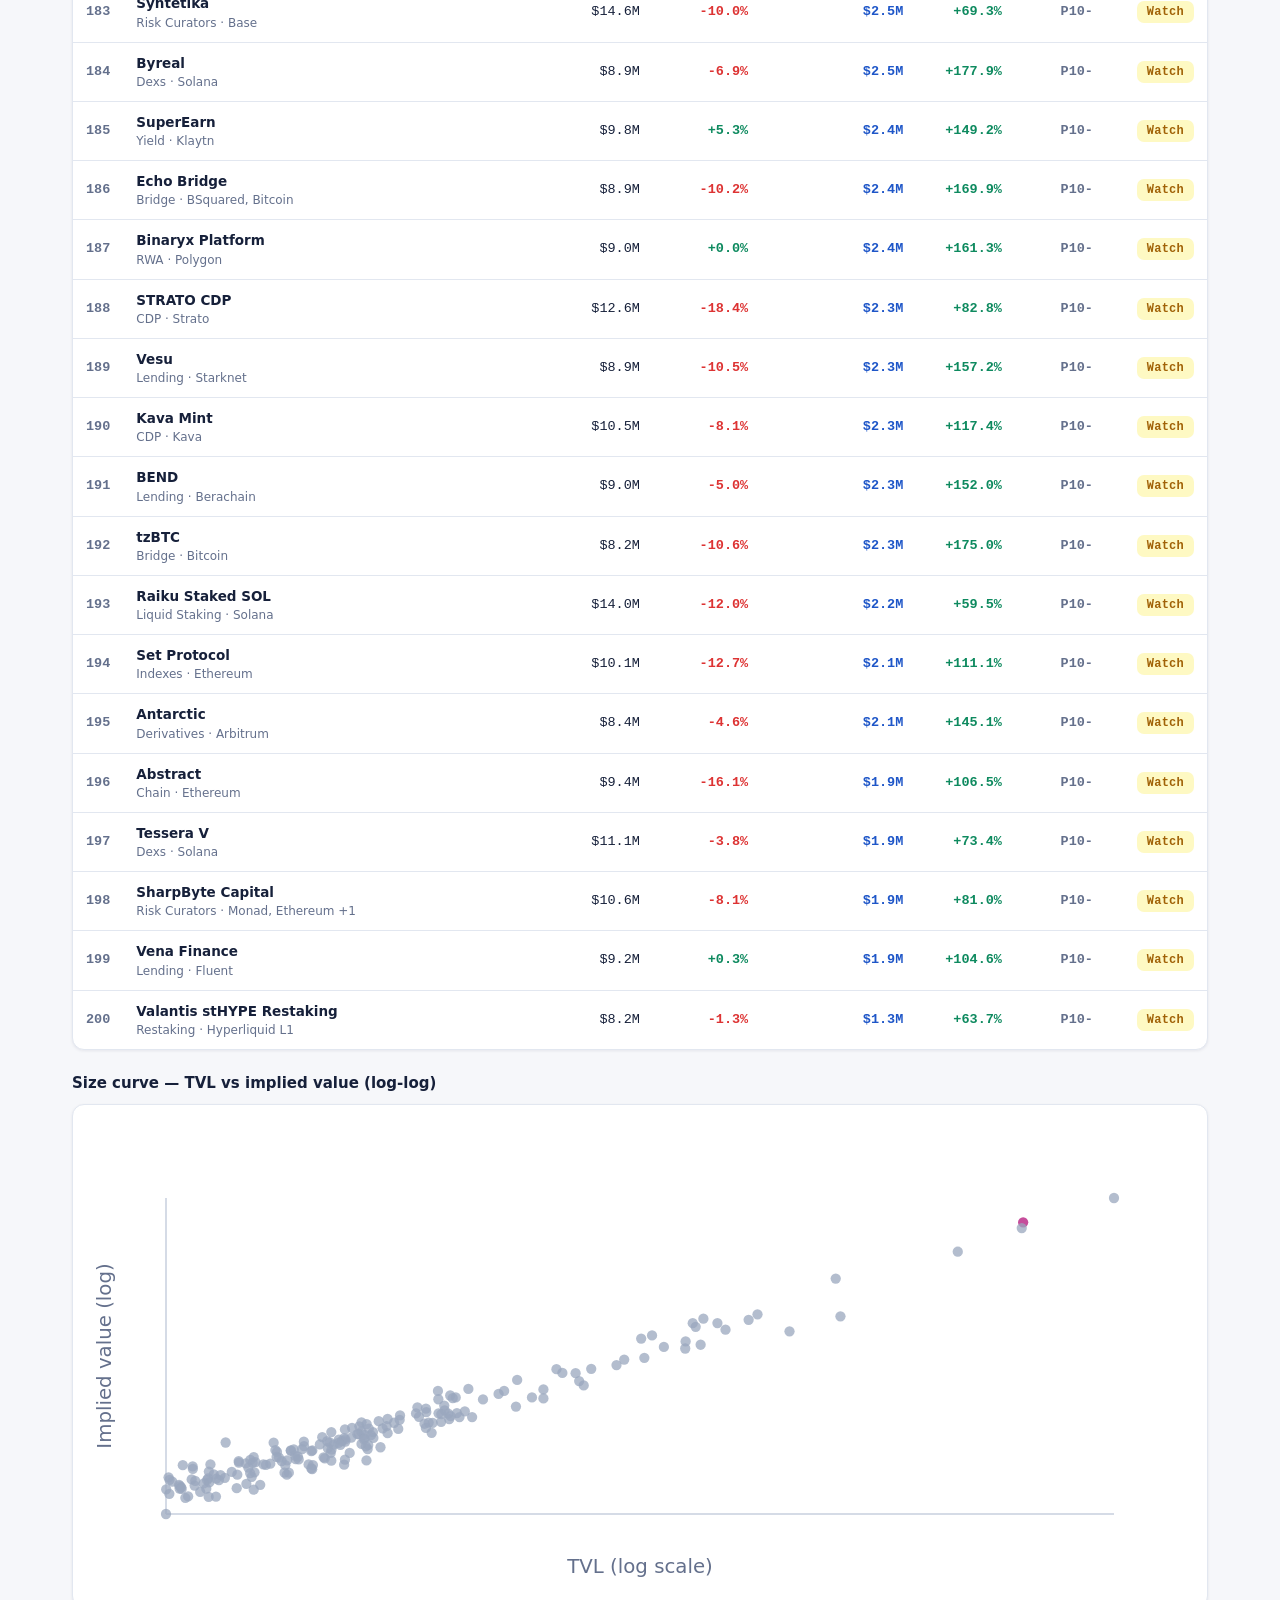
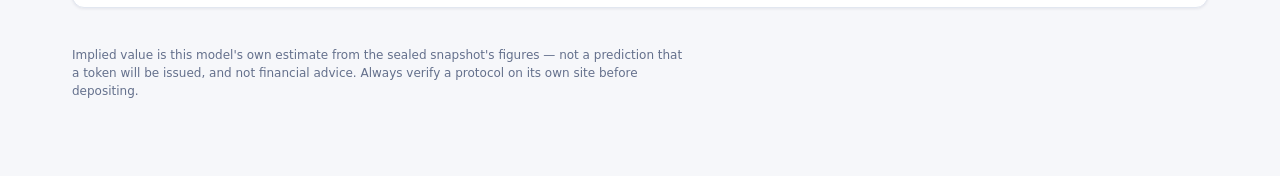
==== commit 6351a30e: "Mobile bulletproof: wider iv column, ellipsis guard, cache v6" ====
--- a/out/dashboard/index.html
+++ b/out/dashboard/index.html
@@ -4,11 +4,11 @@
 <meta charset="utf-8">
 <meta name="viewport" content="width=device-width, initial-scale=1">
 <title>Token Radar — pre-token protocols ranked by implied value</title>
-<link rel="stylesheet" href="app.css?v=5">
+<link rel="stylesheet" href="app.css?v=6">
 </head>
 <body>
 <main id="board" tabindex="-1" aria-busy="true"></main>
-<script src="data.js?v=5"></script>
-<script src="app.js?v=5"></script>
+<script src="data.js?v=6"></script>
+<script src="app.js?v=6"></script>
 </body>
 </html>
--- a/out/dashboard/app.css
+++ b/out/dashboard/app.css
@@ -1,149 +1,138 @@
-/* Token Radar v5 — CMC-grade theme. */
+/* Token Radar v6 — dense data-table theme (Undercurrent-style). */
 :root {
-  --bg: #f8f9fc;
+  --bg: #f6f7fa;
   --panel: #ffffff;
-  --panel2: #f0f3f9;
-  --ink: #1a2233;
-  --dim: #67718c;
-  --line: #e4e8f1;
-  --accent: #3861fb;
-  --accent-soft: #e8eeff;
-  --gold: #f0b90b;
-  --green: #16a34a;
-  --green-bg: #dcfce7;
-  --red: #dc2626;
-  --red-bg: #fee2e2;
+  --panel2: #eef1f7;
+  --ink: #16203a;
+  --dim: #64708c;
+  --line: #e2e7f0;
+  --accent: #1e56c8;
+  --gold: #b8860b;
+  --green: #0e8a5f;
+  --red: #d33;
   --mono: ui-monospace, "SF Mono", Menlo, monospace;
   --sans: system-ui, -apple-system, "Segoe UI", sans-serif;
-  --shadow: 0 1px 4px rgba(23, 35, 59, 0.09);
+  --shadow: 0 1px 3px rgba(20, 30, 60, 0.08);
 }
 * { box-sizing: border-box; }
 body { margin: 0; background: var(--bg); color: var(--ink); font: 400 15px/1.5 var(--sans); }
 
-.shell { max-width: 1320px; margin: 0 auto; padding: 16px 24px 64px; }
+.shell { max-width: 1180px; margin: 0 auto; padding: 16px 22px 64px; }
 
-/* Header */
-.top { display: flex; flex-wrap: wrap; align-items: center; justify-content: space-between; gap: 12px; padding: 8px 0 16px; }
-.brand { font-family: var(--sans); font-size: 19px; font-weight: 800; letter-spacing: -0.01em; display: flex; align-items: center; gap: 8px; }
-.brand .mark { color: var(--accent); font-size: 21px; }
+.top { display: flex; flex-wrap: wrap; align-items: center; justify-content: space-between; gap: 12px; padding: 6px 0 14px; }
+.brand { font-size: 18px; font-weight: 800; display: flex; align-items: center; gap: 8px; letter-spacing: -0.01em; }
+.brand .mark { color: var(--accent); }
 .meta { color: var(--dim); font-size: 12.5px; }
 
-/* Market bar — the CMC strip of global figures */
+/* Headline block — the entry's one-paragraph pitch */
+.headline { padding: 6px 0 18px; max-width: 78ch; }
+.headline h1 { font-size: 24px; line-height: 1.25; margin: 0 0 8px; letter-spacing: -0.015em; }
+.headline p { color: var(--dim); margin: 0; font-size: 14.5px; }
+
+/* Market strip */
 .marketbar {
-  display: flex; flex-wrap: wrap; gap: 10px 36px;
-  background: var(--panel); border: 1px solid var(--line); border-radius: 14px;
-  padding: 14px 20px; margin-bottom: 18px; box-shadow: var(--shadow);
+  display: flex; flex-wrap: wrap; gap: 8px 36px;
+  background: var(--ink); color: #fff; border-radius: 12px;
+  padding: 13px 20px; margin-bottom: 18px;
 }
-.mitem span { display: block; font-size: 11.5px; color: var(--dim); text-transform: uppercase; letter-spacing: 0.06em; }
-.mitem b { font-family: var(--mono); font-size: 17px; font-variant-numeric: tabular-nums; }
+.mitem span { display: block; font-size: 11px; color: rgba(255,255,255,0.65); text-transform: uppercase; letter-spacing: 0.07em; }
+.mitem b { font-family: var(--mono); font-size: 16px; font-variant-numeric: tabular-nums; }
+.mitem b.up { color: #4ade80; }
 
 /* Controls */
-.controls { display: flex; flex-wrap: wrap; gap: 10px; padding-bottom: 14px; align-items: center; }
-.search { position: relative; flex: 1; min-width: 200px; max-width: 380px; }
-.search .sicon { position: absolute; left: 12px; top: 50%; transform: translateY(-50%); color: var(--dim); font-size: 17px; }
-.search input {
-  width: 100%; background: var(--panel); color: var(--ink); border: 1px solid var(--line);
-  border-radius: 10px; padding: 10px 14px 10px 36px; font: inherit;
-}
-.controls select {
-  background: var(--panel); color: var(--ink); border: 1px solid var(--line);
-  border-radius: 10px; padding: 10px 14px; font: inherit;
-}
+.controls { display: flex; flex-wrap: wrap; gap: 10px; padding-bottom: 12px; align-items: center; }
+.search { position: relative; flex: 1; min-width: 200px; max-width: 360px; }
+.search .sicon { position: absolute; left: 11px; top: 50%; transform: translateY(-50%); color: var(--dim); font-size: 16px; }
+.search input { width: 100%; background: var(--panel); color: var(--ink); border: 1px solid var(--line); border-radius: 9px; padding: 9px 13px 9px 34px; font: inherit; }
+.controls select { background: var(--panel); color: var(--ink); border: 1px solid var(--line); border-radius: 9px; padding: 9px 13px; font: inherit; }
 .controls input:focus, .controls select:focus { outline: 2px solid var(--accent); outline-offset: -1px; }
 
-/* Table */
-.tablewrap { background: var(--panel); border: 1px solid var(--line); border-radius: 14px; overflow-x: auto; box-shadow: var(--shadow); }
-table { width: 100%; border-collapse: collapse; font-size: 14px; min-width: 780px; }
+/* Table — dense, data-first */
+.tablewrap { background: var(--panel); border: 1px solid var(--line); border-radius: 12px; overflow-x: auto; box-shadow: var(--shadow); }
+table { width: 100%; border-collapse: collapse; font-size: 13.5px; min-width: 820px; }
 th {
-  text-align: left; color: var(--dim); font-weight: 600; font-size: 11.5px; text-transform: uppercase;
-  letter-spacing: 0.06em; padding: 12px 14px; background: var(--panel);
+  text-align: left; color: var(--dim); font-weight: 600; font-size: 11px; text-transform: uppercase;
+  letter-spacing: 0.07em; padding: 11px 13px; background: var(--panel2);
   border-bottom: 1px solid var(--line); cursor: pointer; user-select: none; white-space: nowrap;
-  position: sticky; top: 0; z-index: 2;
 }
 th:hover { color: var(--accent); }
-th.sorted { color: var(--accent); }
-td { padding: 12px 14px; border-bottom: 1px solid var(--line); vertical-align: middle; }
+td { padding: 10px 13px; border-bottom: 1px solid var(--line); vertical-align: middle; }
 tbody tr:last-child td { border-bottom: none; }
-tbody tr:nth-child(even) td { background: #fbfcfe; }
-tr.row:hover td { background: var(--accent-soft); cursor: pointer; }
-td.rank { font-family: var(--mono); color: var(--dim); font-weight: 700; width: 44px; font-variant-numeric: tabular-nums; }
-tr.top3 td.rank { color: #b8860b; }
-td .name { font-weight: 600; font-size: 15px; }
+tr.row:hover td { background: #f2f6ff; cursor: pointer; }
+td.rank { font-family: var(--mono); color: var(--dim); font-weight: 600; width: 40px; font-variant-numeric: tabular-nums; }
+td .name { font-weight: 600; }
 td .sub { display: block; font-size: 12px; color: var(--dim); }
 .dim { color: var(--dim); }
 td.num { font-family: var(--mono); text-align: right; white-space: nowrap; font-variant-numeric: tabular-nums; }
 th.num { text-align: right; }
-
-/* Coin logo circle */
-.logo {
-  display: inline-flex; align-items: center; justify-content: center; flex-shrink: 0;
-  width: 30px; height: 30px; border-radius: 50%; color: #fff; font-weight: 700; font-size: 14px;
-  margin-right: 11px; vertical-align: middle;
-}
-.logo.big { width: 52px; height: 52px; font-size: 24px; margin: 0 14px 0 0; }
-.cell-name { white-space: nowrap; }
-.cell-name > span { display: inline-flex; align-items: center; }
-
-/* TVL share bar */
-.tvlwrap { display: flex; flex-direction: column; align-items: flex-end; gap: 3px; }
-.tvlbar { width: 92px; height: 4px; background: var(--panel2); border-radius: 2px; overflow: hidden; }
-.tvlbar i { display: block; height: 100%; border-radius: 2px; }
-
-.badge { display: inline-block; border-radius: 8px; padding: 3px 9px; font-family: var(--mono); font-size: 13px; font-weight: 600; }
-.badge.up { color: var(--green); background: var(--green-bg); }
-.badge.down { color: var(--red); background: var(--red-bg); }
+.up { color: var(--green); font-weight: 600; }
+.down { color: var(--red); font-weight: 600; }
 .iv { color: var(--accent); font-weight: 700; }
 
-/* Detail view */
-.detail { background: var(--panel); border: 1px solid var(--line); border-radius: 16px; padding: 28px; box-shadow: var(--shadow); margin-top: 8px; }
-.dhead { display: flex; align-items: center; margin-bottom: 16px; }
-.dhead h2 { font-size: 25px; margin: 0; }
-.dhead .meta { margin: 2px 0 0; }
+.verdict { display: inline-block; border-radius: 7px; padding: 2px 10px; font-size: 12px; font-weight: 700; letter-spacing: 0.02em; }
+.verdict.good { background: #dcfce7; color: var(--green); }
+.verdict.mid { background: #fef9c3; color: #a16207; }
+.verdict.bad { background: #fee2e2; color: var(--red); }
+
+/* Percentile band + size curve */
+.bandcell { color: var(--dim); font-weight: 600; }
+.band.top .bandcell, td.bandcell { font-variant-numeric: tabular-nums; }
+.sechead { font-size: 15px; margin: 22px 0 10px; color: var(--ink); }
+.curvebox { background: var(--panel); border: 1px solid var(--line); border-radius: 12px; padding: 14px; box-shadow: var(--shadow); }
+.curvebox svg { width: 100%; height: auto; display: block; }
+.curvebox .axis { font-size: 10px; fill: var(--dim); }
+
+/* Detail */
+.detail { background: var(--panel); border: 1px solid var(--line); border-radius: 14px; padding: 26px; box-shadow: var(--shadow); margin-top: 8px; }
+.dhead h2 { font-size: 23px; margin: 0; }
 .detail .grid { display: grid; grid-template-columns: repeat(auto-fit, minmax(150px, 1fr)); gap: 12px; margin: 18px 0; }
-.fact { background: var(--panel); border: 1px solid var(--line); border-radius: 12px; padding: 14px 16px; display: flex; gap: 13px; align-items: center; }
-.fact .tile { width: 42px; height: 42px; border-radius: 11px; display: flex; align-items: center; justify-content: center; font-size: 20px; flex-shrink: 0; }
-.tile.blue { background: var(--accent-soft); }
+.fact { background: var(--panel); border: 1px solid var(--line); border-radius: 11px; padding: 13px 15px; display: flex; gap: 12px; align-items: center; }
+.fact .tile { width: 40px; height: 40px; border-radius: 10px; display: flex; align-items: center; justify-content: center; font-size: 19px; flex-shrink: 0; }
+.tile.blue { background: #e3ecff; }
 .tile.gold { background: #fef3c7; }
-.tile.green { background: var(--green-bg); }
+.tile.green { background: #dcfce7; }
 .tile.purple { background: #f1e8ff; }
-.fact b { display: block; font-family: var(--mono); font-size: 18px; line-height: 1.25; font-variant-numeric: tabular-nums; }
-.fact span { font-size: 11.5px; color: var(--dim); text-transform: uppercase; letter-spacing: 0.05em; }
-.detail h3 { font-size: 16px; margin: 22px 0 10px; border-bottom: 1px solid var(--line); padding-bottom: 6px; }
+.fact b { display: block; font-family: var(--mono); font-size: 17px; line-height: 1.25; font-variant-numeric: tabular-nums; }
+.fact span { font-size: 11px; color: var(--dim); text-transform: uppercase; letter-spacing: 0.05em; }
+.detail h3 { font-size: 15px; margin: 20px 0 10px; border-bottom: 1px solid var(--line); padding-bottom: 6px; text-transform: uppercase; letter-spacing: 0.05em; color: var(--dim); }
 .steps { margin: 0; padding-left: 22px; }
-.steps li { margin-bottom: 10px; }
-.back { background: var(--panel); border: 1px solid var(--line); color: var(--ink); border-radius: 8px; padding: 8px 16px; cursor: pointer; font: inherit; margin-bottom: 14px; }
+.steps li { margin-bottom: 9px; }
+.back { background: var(--panel); border: 1px solid var(--line); color: var(--ink); border-radius: 8px; padding: 8px 15px; cursor: pointer; font: inherit; margin-bottom: 12px; }
 .back:hover { background: var(--panel2); }
 
-.foot { color: var(--dim); font-size: 12px; padding-top: 28px; max-width: 80ch; }
+.foot { color: var(--dim); font-size: 12px; padding-top: 26px; max-width: 80ch; }
 
-/* Mobile: card layout */
+/* Mobile: compact cards */
 @media (max-width: 760px) {
   .shell { padding: 10px 12px 48px; }
-  .marketbar { gap: 8px 20px; padding: 12px 14px; }
-  .mitem { min-width: 40%; }
+  .headline h1 { font-size: 20px; }
+  .marketbar { gap: 6px 18px; padding: 11px 14px; }
+  .mitem { min-width: 42%; }
   .tablewrap { background: none; border: none; box-shadow: none; overflow: visible; }
   table, thead, tbody, tr, td { display: block; width: 100%; min-width: 0 !important; }
   thead { display: none; }
   tr.row {
-    background: var(--panel); border: 1px solid var(--line); border-radius: 14px;
-    margin-bottom: 10px; padding: 12px 14px; box-shadow: var(--shadow);
-    display: grid; grid-template-columns: auto 1fr auto; grid-template-areas:
+    background: var(--panel); border: 1px solid var(--line); border-radius: 12px;
+    margin-bottom: 9px; padding: 11px 13px; box-shadow: var(--shadow);
+    display: grid; grid-template-columns: auto 1fr minmax(84px, auto); grid-template-areas:
       "rank name iv"
-      "stats stats stats";
-    gap: 4px 12px; align-items: center;
+      "sub sub sub"
+      "tvl chg verdict";
+    gap: 4px 10px; align-items: center;
   }
   tr.row:hover td { background: none; }
-  tbody tr:nth-child(even) td { background: none; }
   td { border: none; padding: 0; min-width: 0; }
-  td.rank { grid-area: rank; font-size: 15px; }
-  td.cell-name { grid-area: name; white-space: normal; min-width: 0; }
-  td.cell-name > span { min-width: 0; }
-  td.cell-name .name { white-space: normal; word-break: break-word; display: block; }
-  td.cell-name .sub { white-space: normal; }
-  td.cell-iv { grid-area: iv; text-align: right; }
-  td.cell-tvl { grid-area: stats; }
-  .tvlwrap { flex-direction: row; align-items: center; justify-content: flex-start; gap: 10px; }
-  .tvlbar { flex: 1; }
+  td.rank { grid-area: rank; }
+  td.cell-name { grid-area: name; min-width: 0; }
+  td.cell-name .name { display: block; white-space: normal; word-break: break-word; }
+  td.cell-name .sub { grid-area: sub; white-space: normal; }
+  td.cell-iv { grid-area: iv; text-align: right; font-size: 13px; }
+  td.cell-iv .iv { white-space: nowrap; display: inline-block; max-width: 100%; overflow: hidden; text-overflow: ellipsis; }
+  td.cell-tvl { grid-area: tvl; }
+  td.cell-chg { grid-area: chg; text-align: left; }
+  td.cell-up { display: none; }
+  td.cell-tvl .tvlwrap { flex-direction: column; align-items: flex-start; gap: 2px; }
+  td.cell-tvl .tvlbar { width: 100%; }
+  td.cell-verdict { grid-area: verdict; text-align: right; }
   .detail { padding: 18px; }
-  .dhead { align-items: flex-start; }
 }
